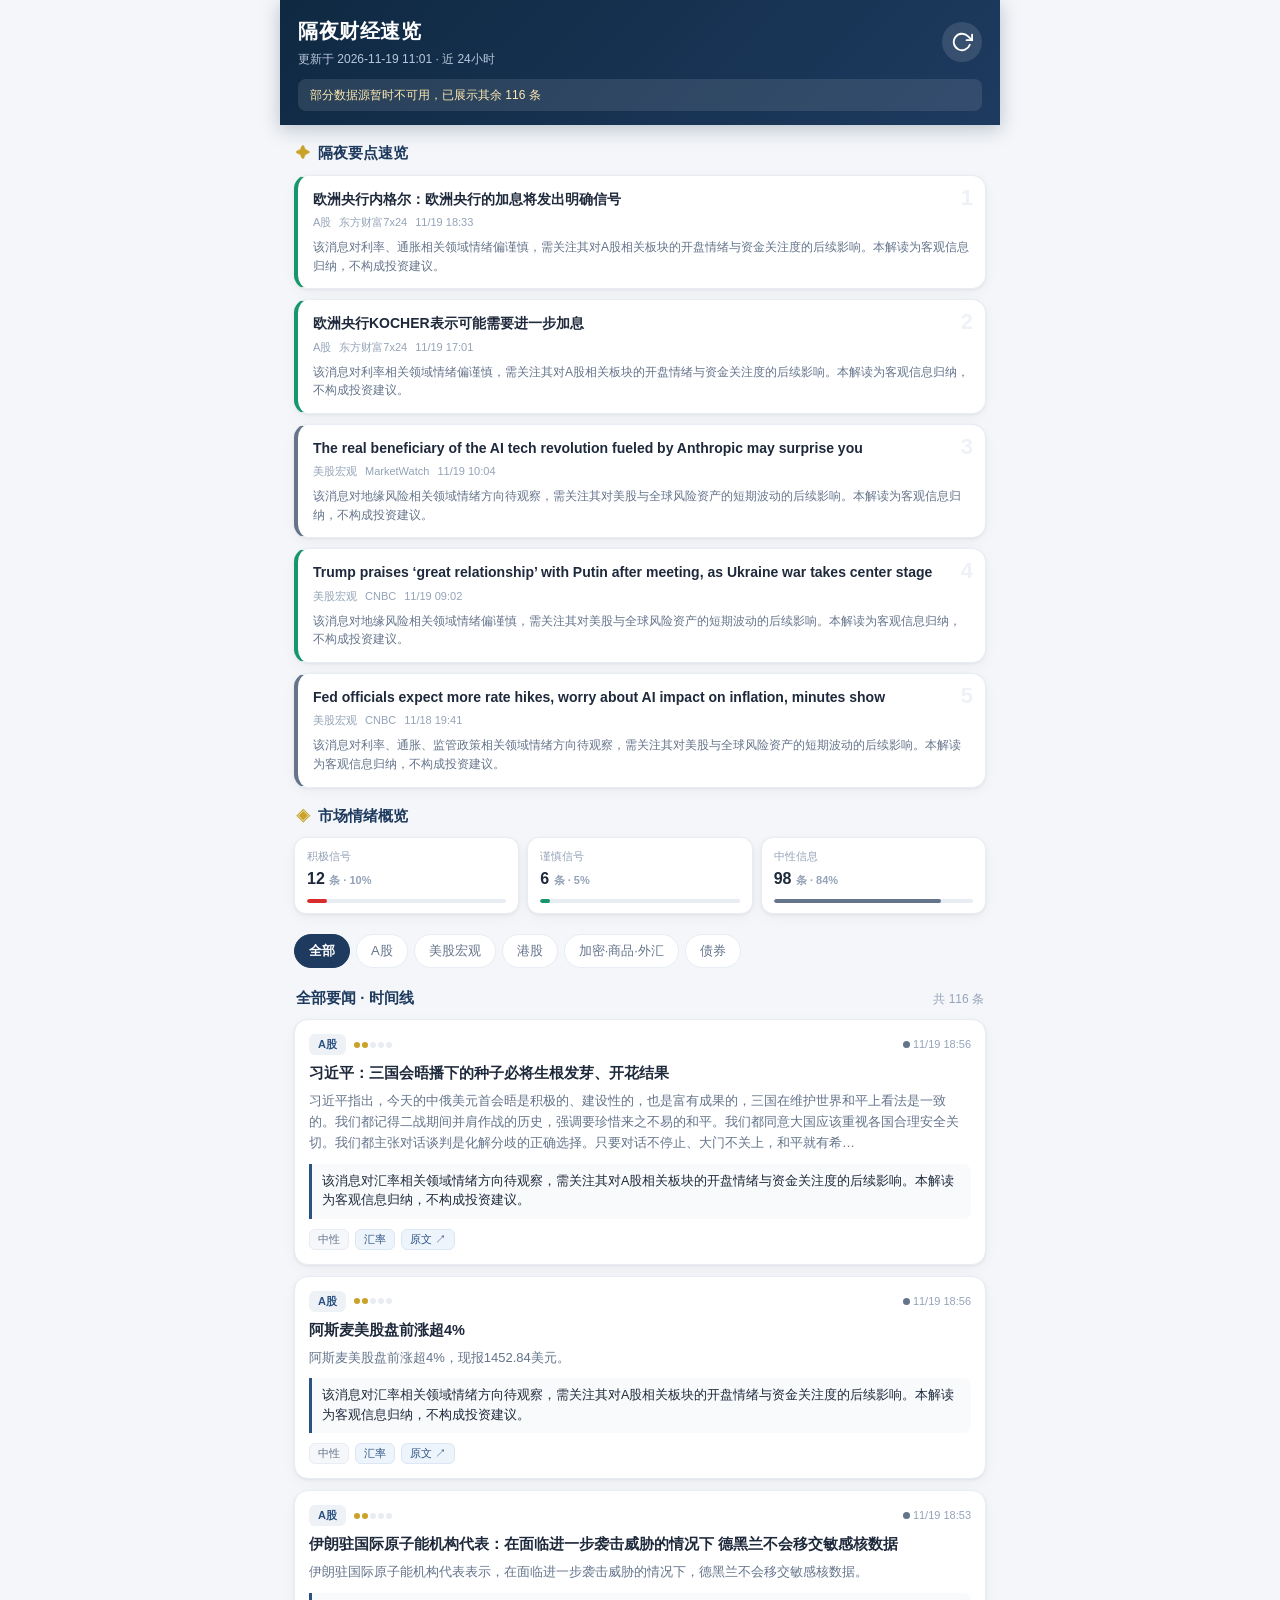
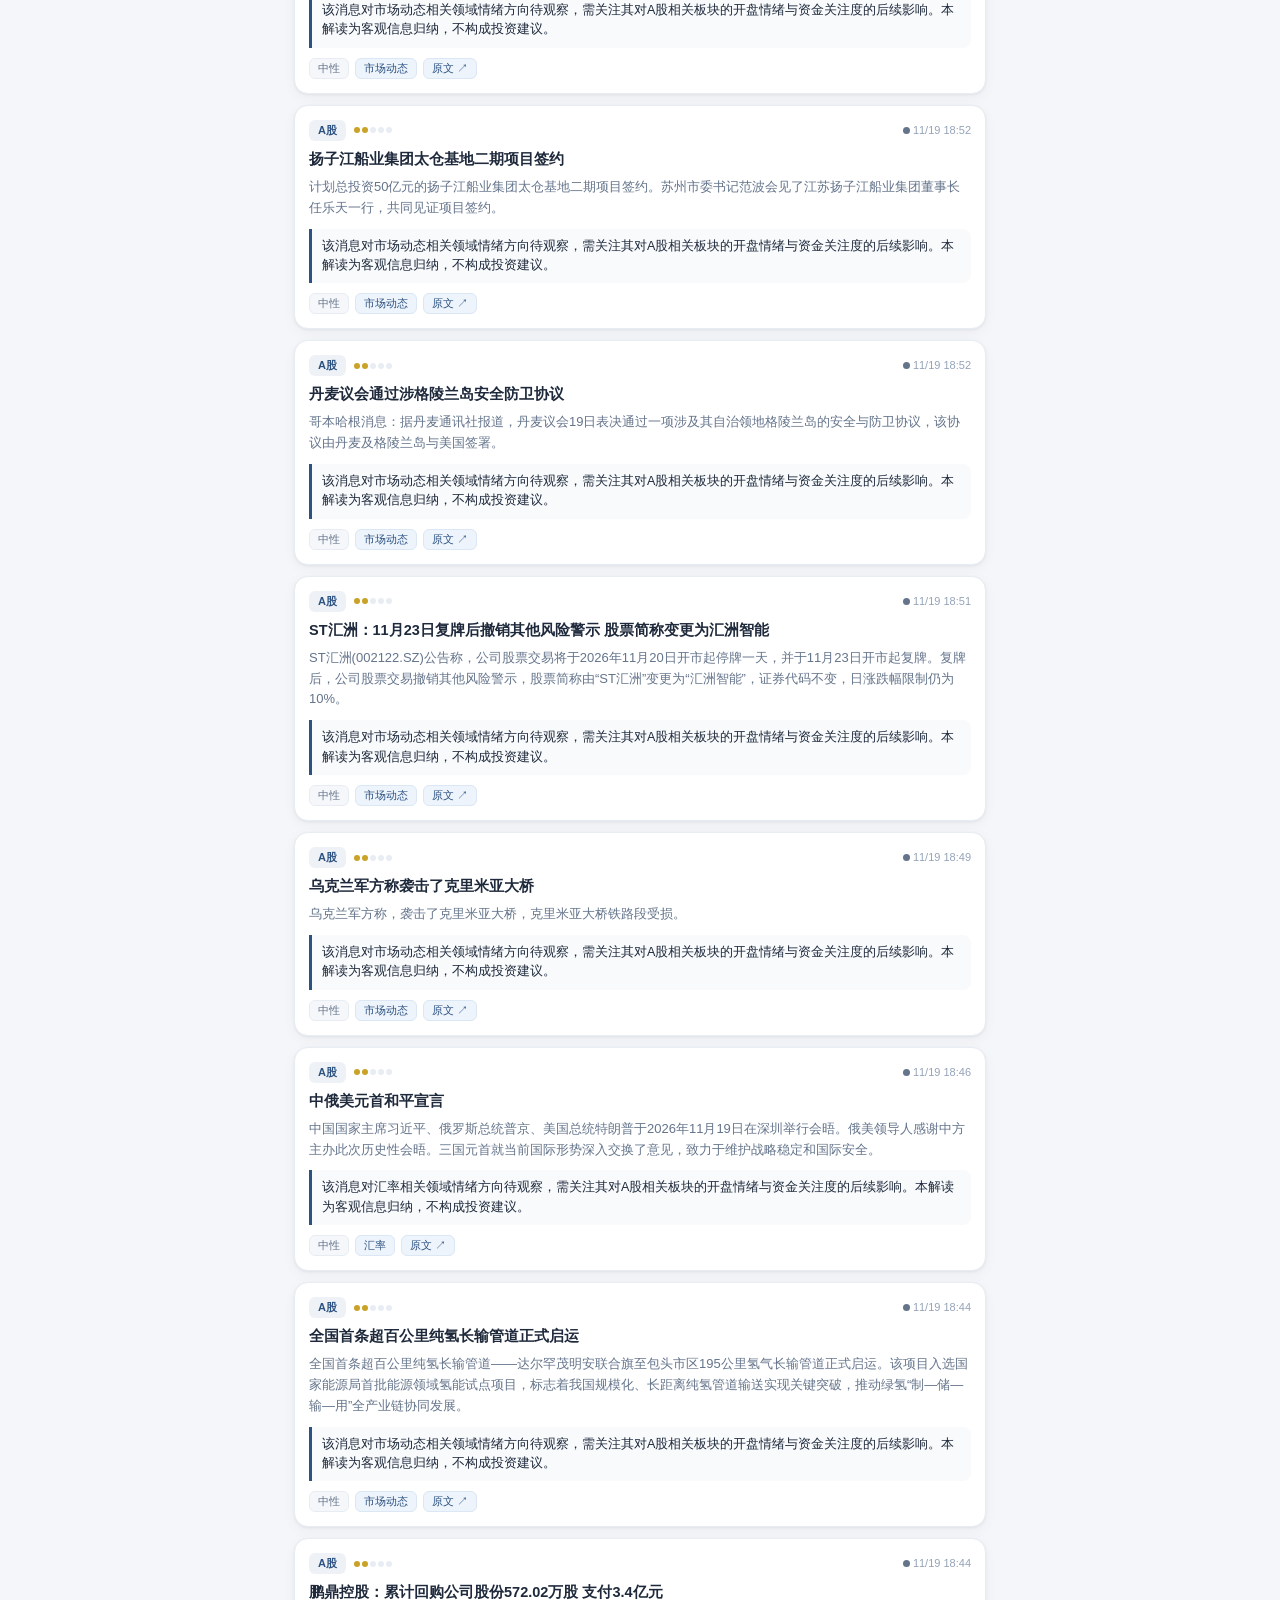
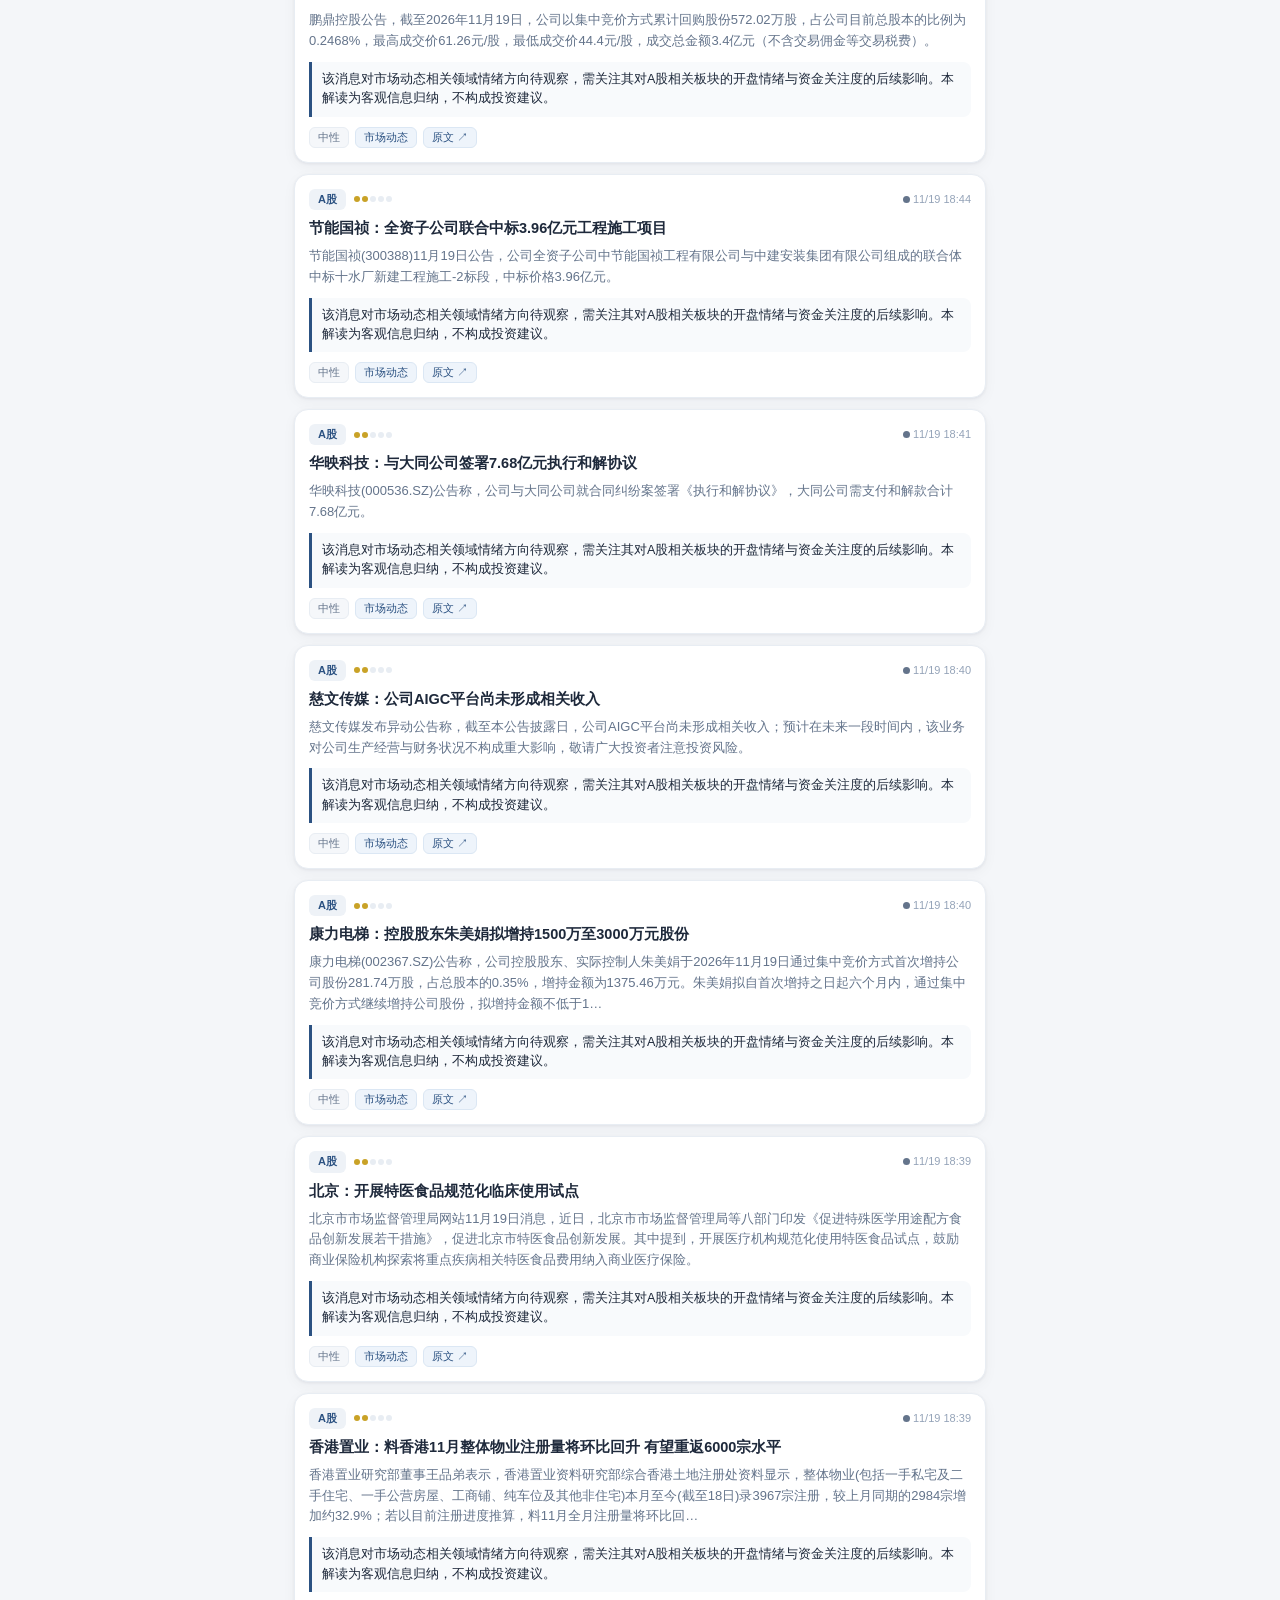
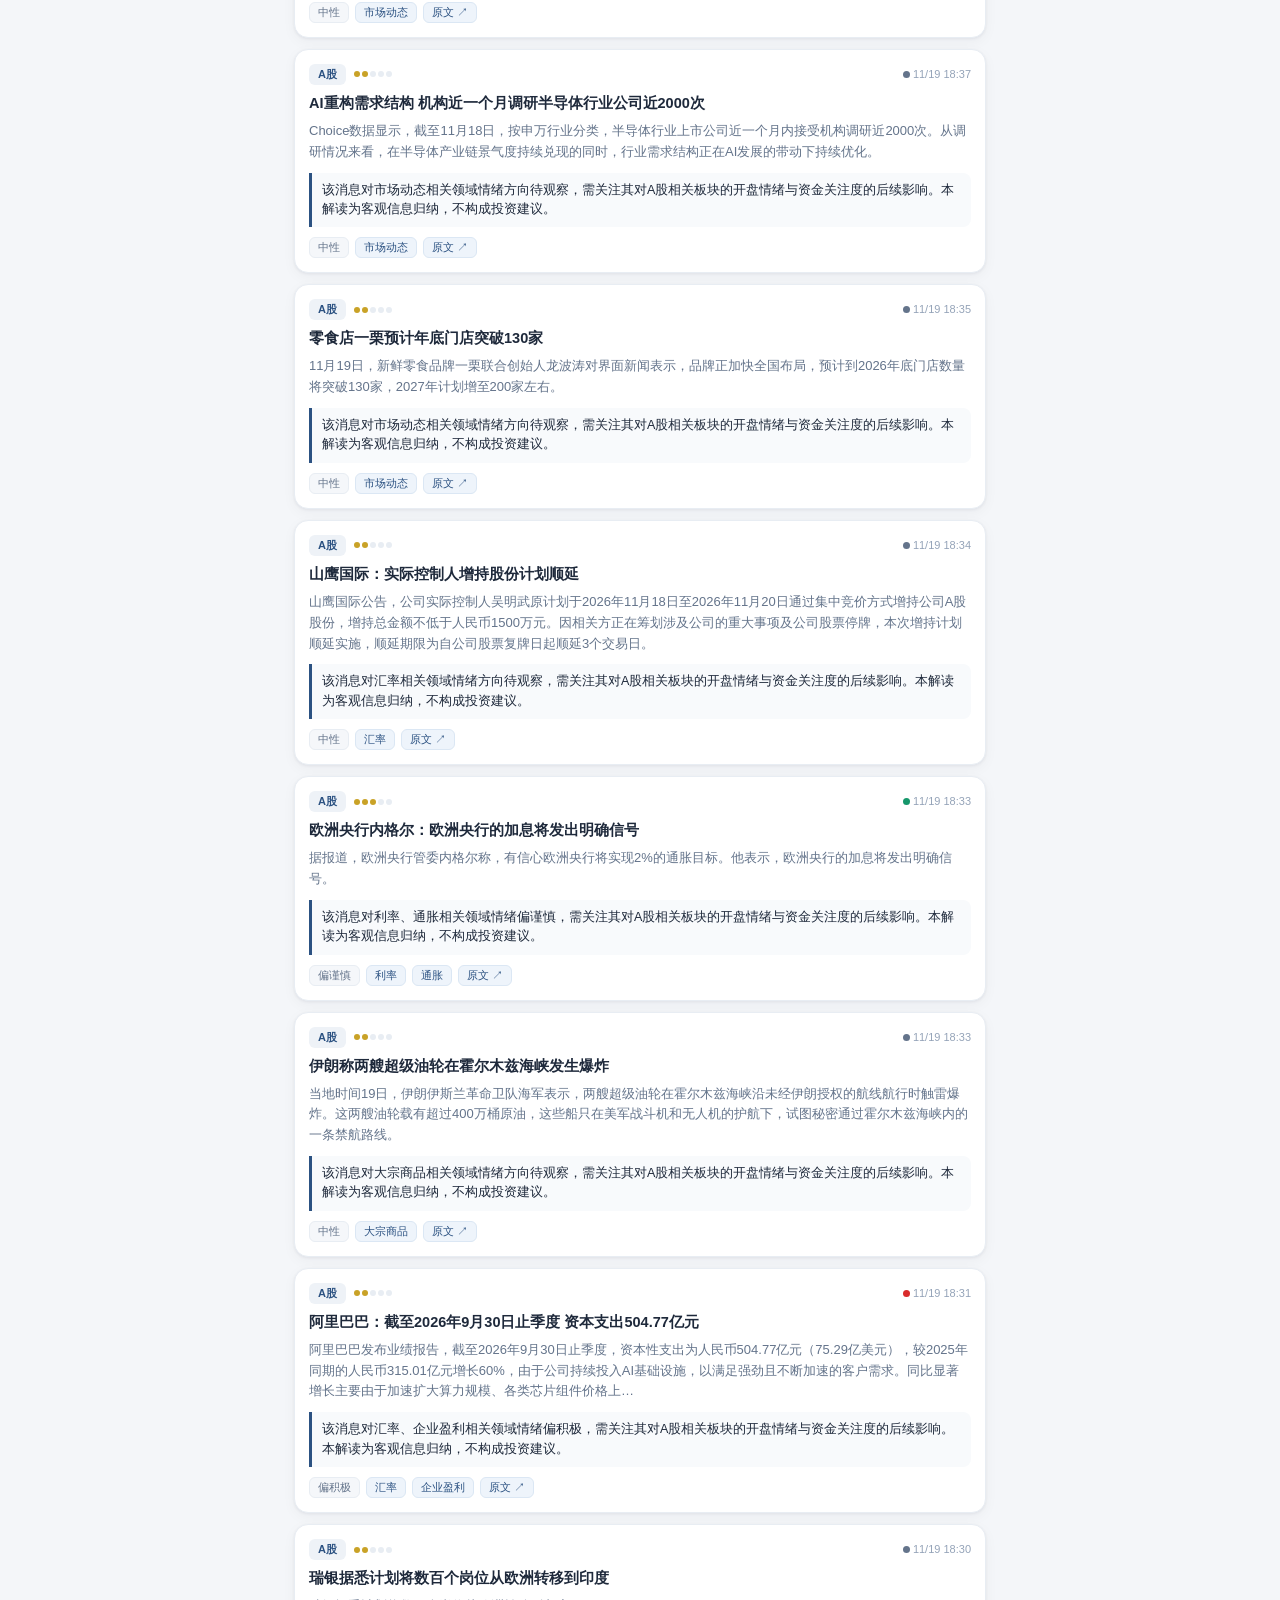
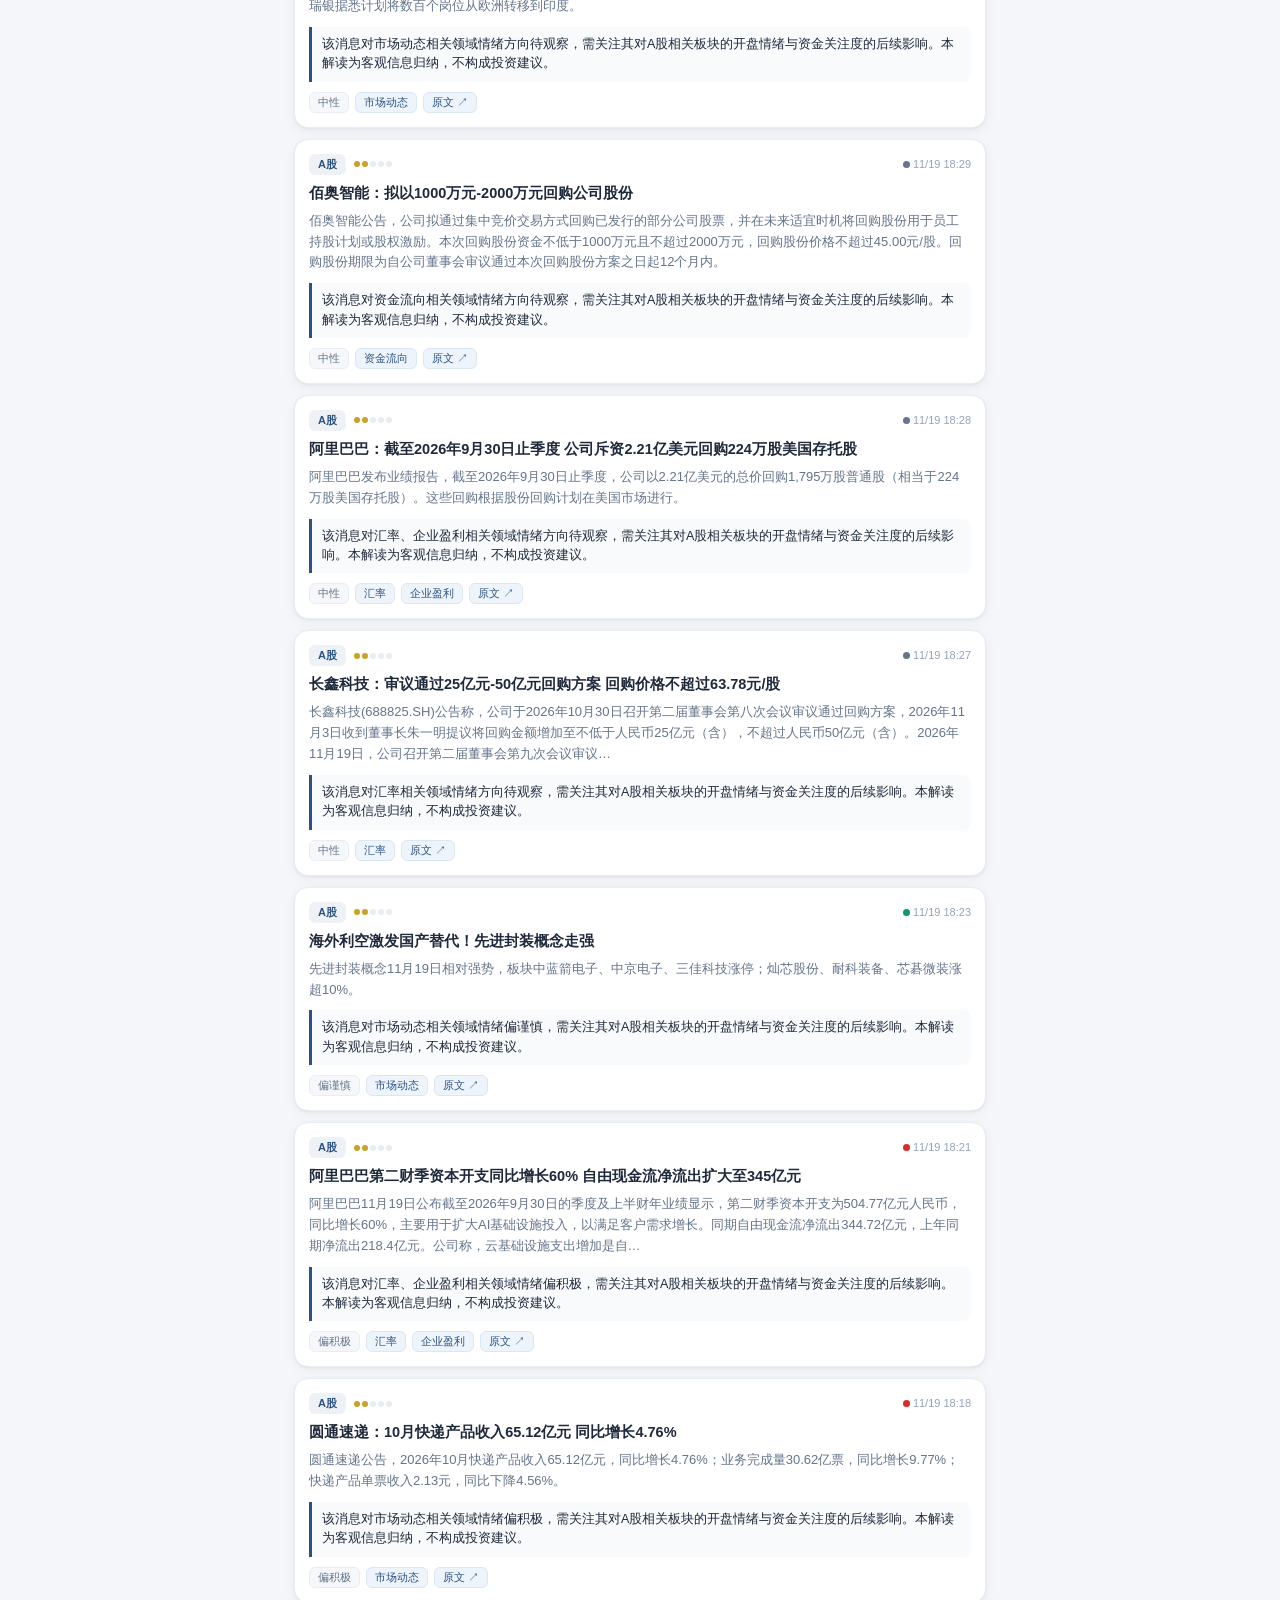
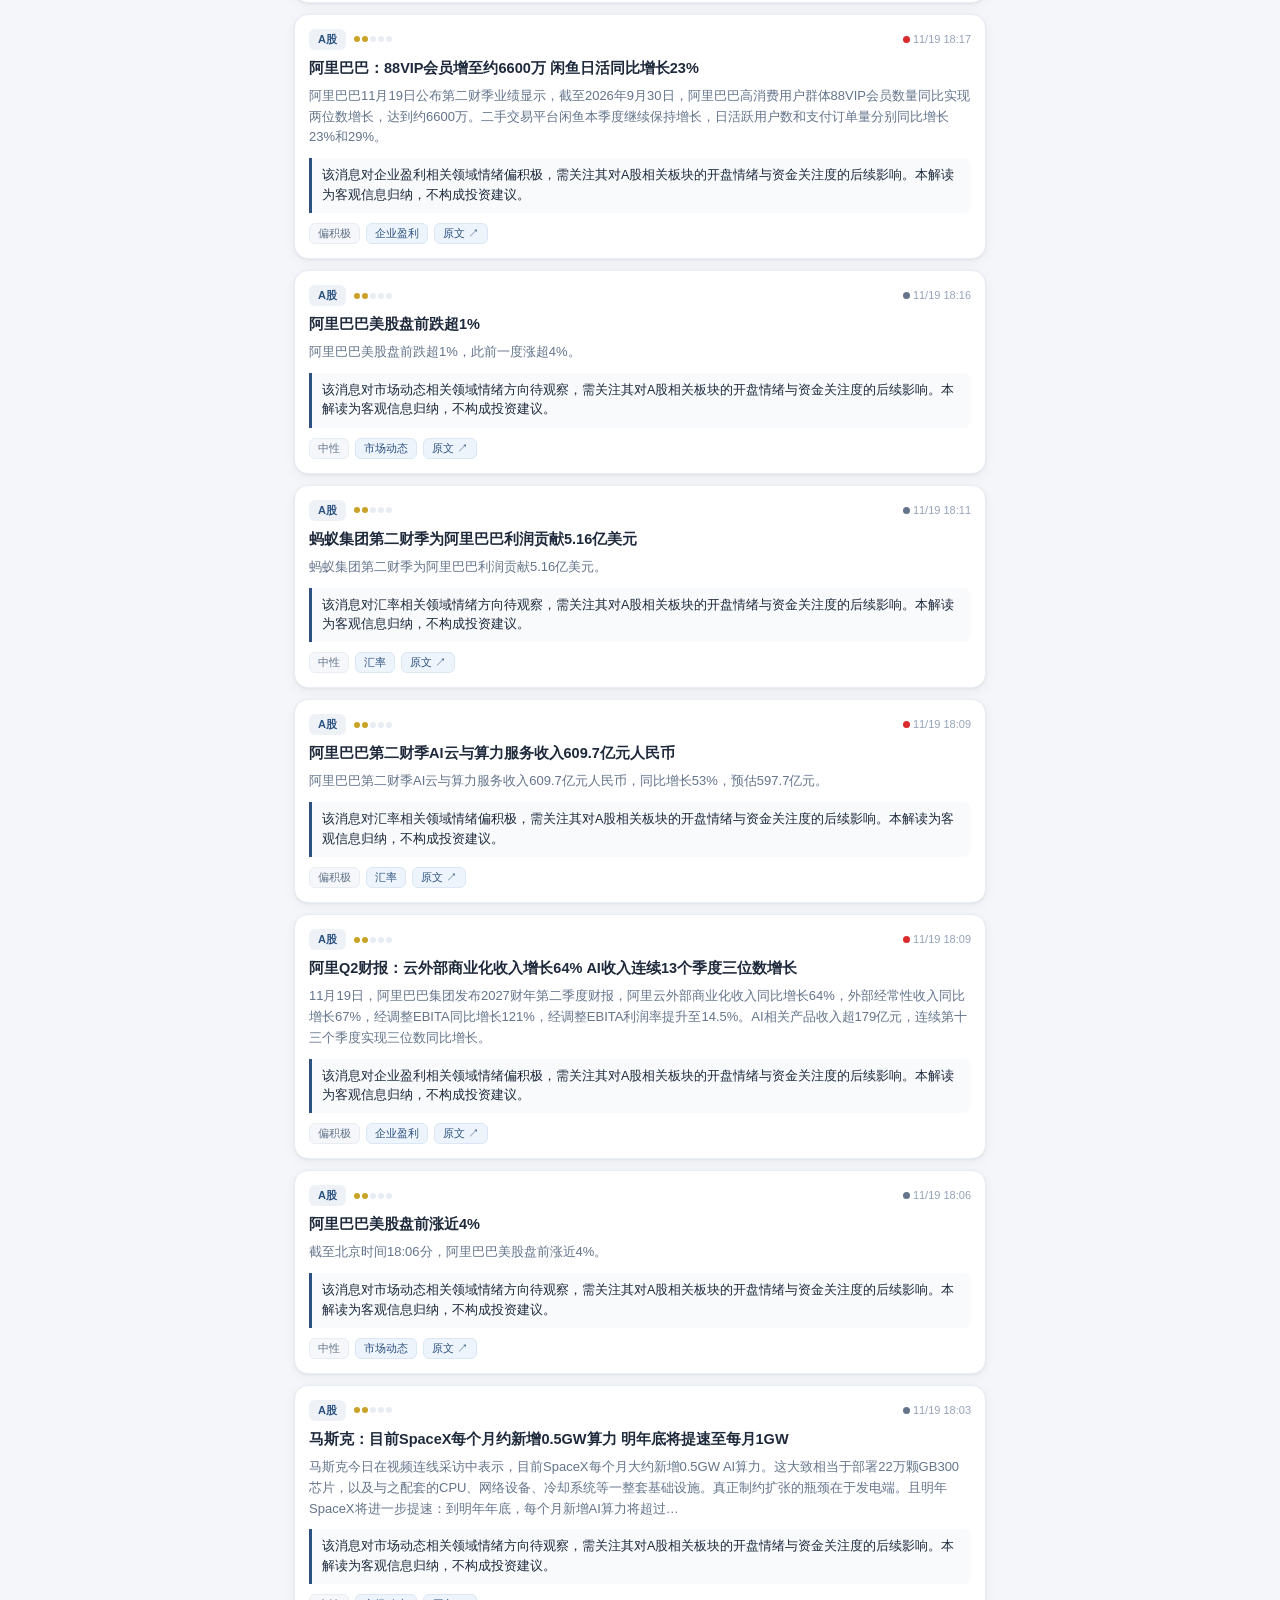
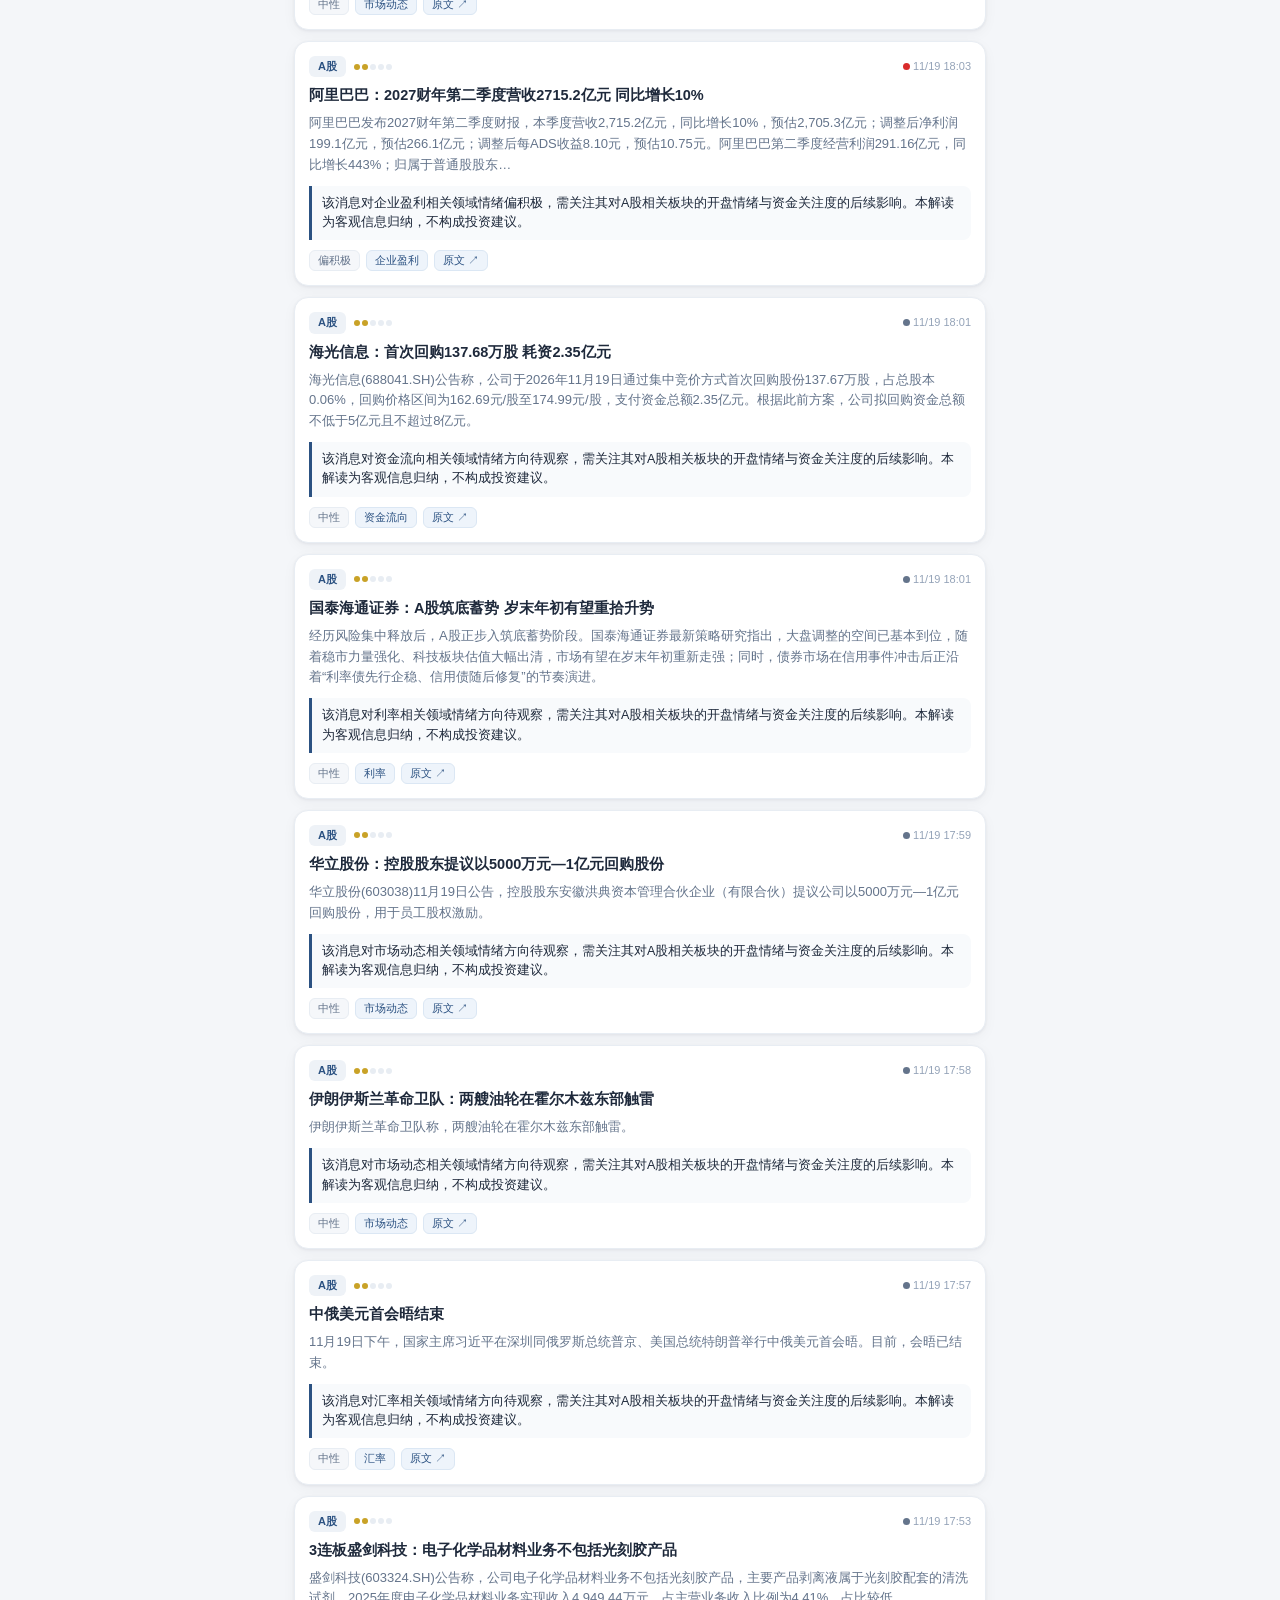
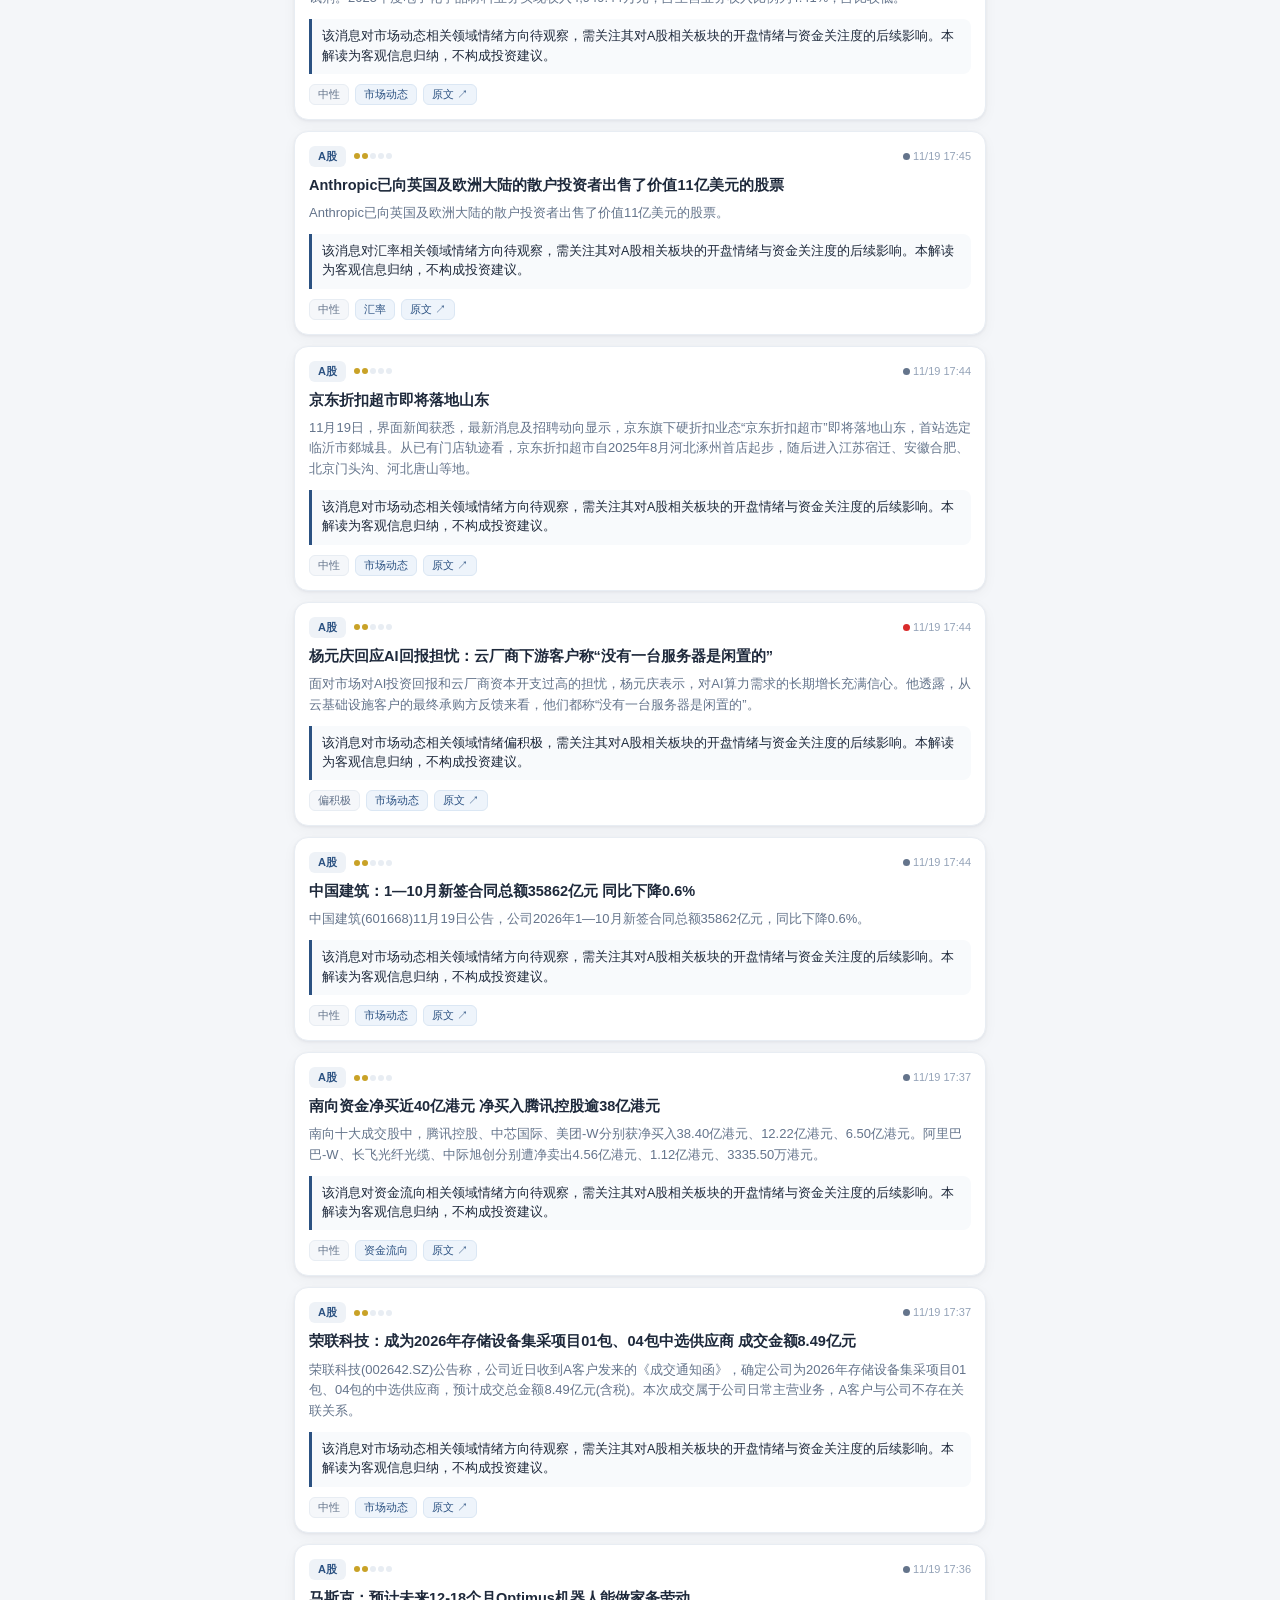
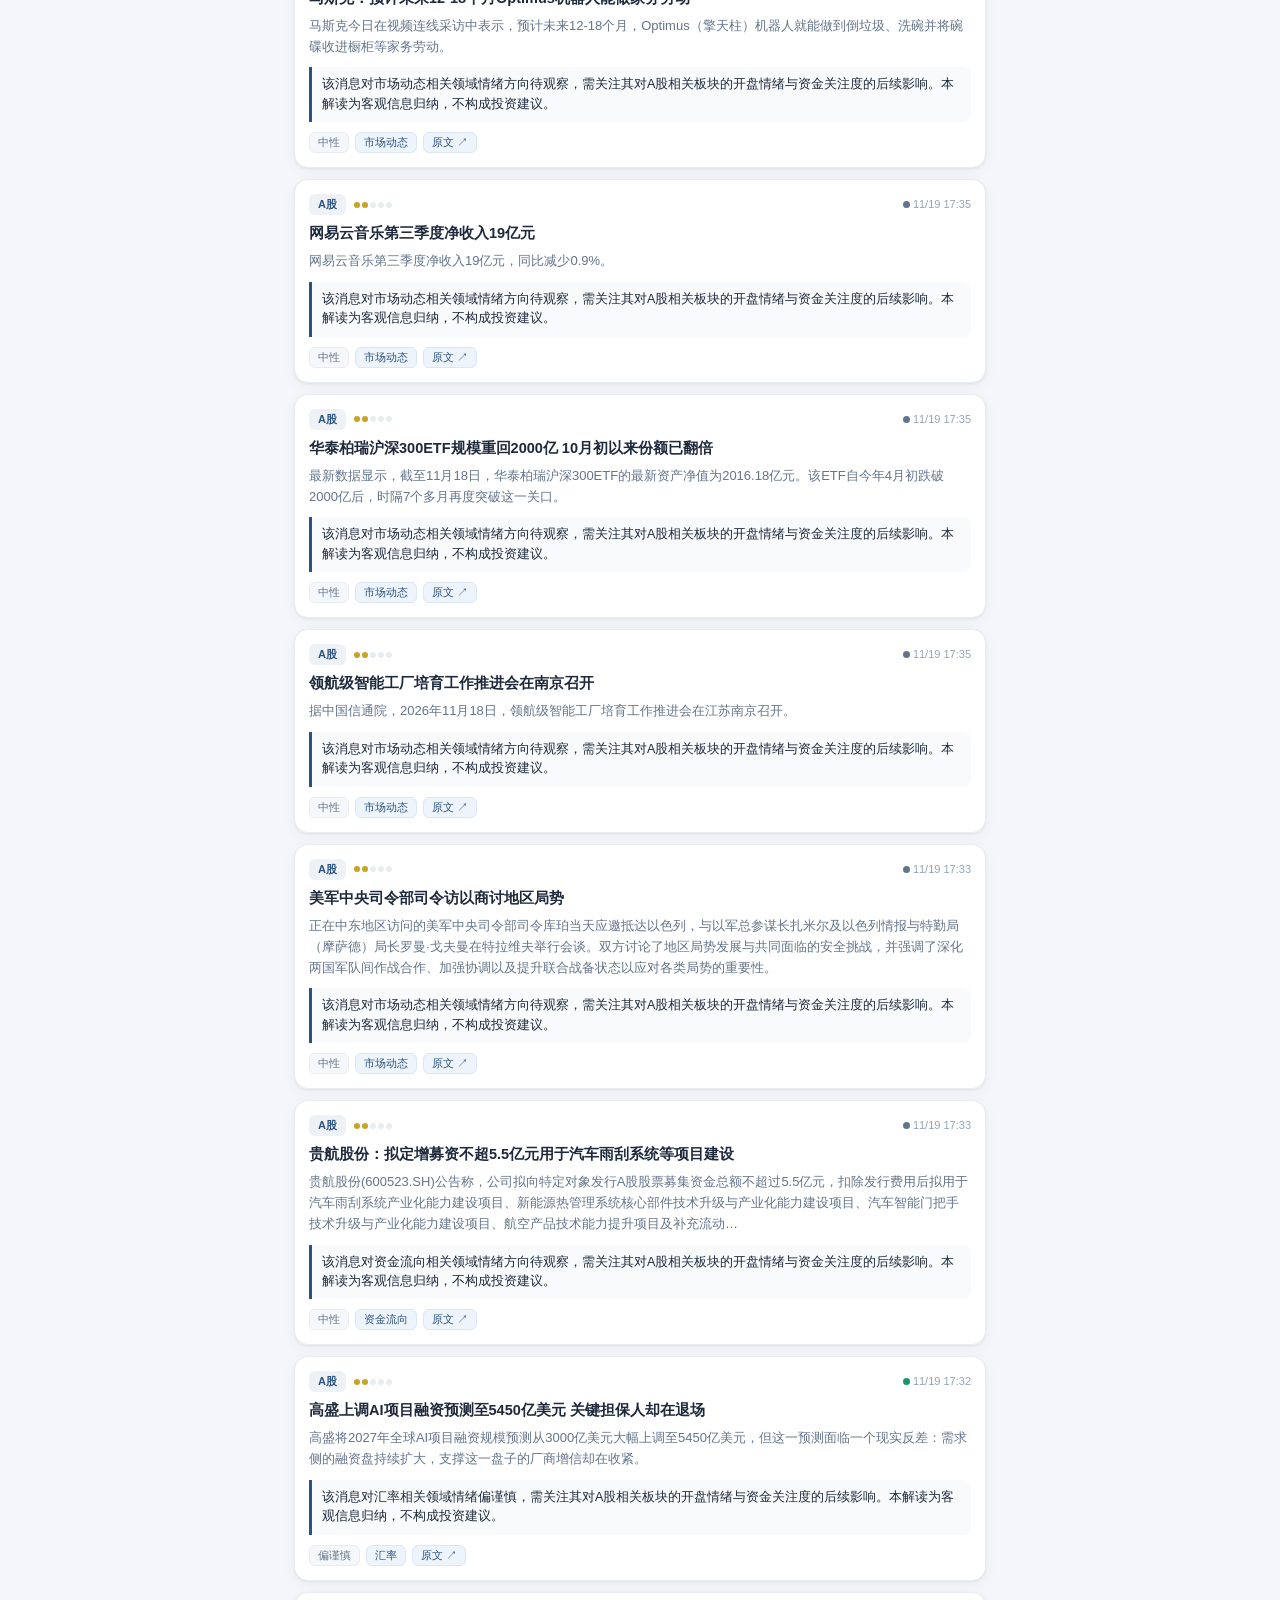
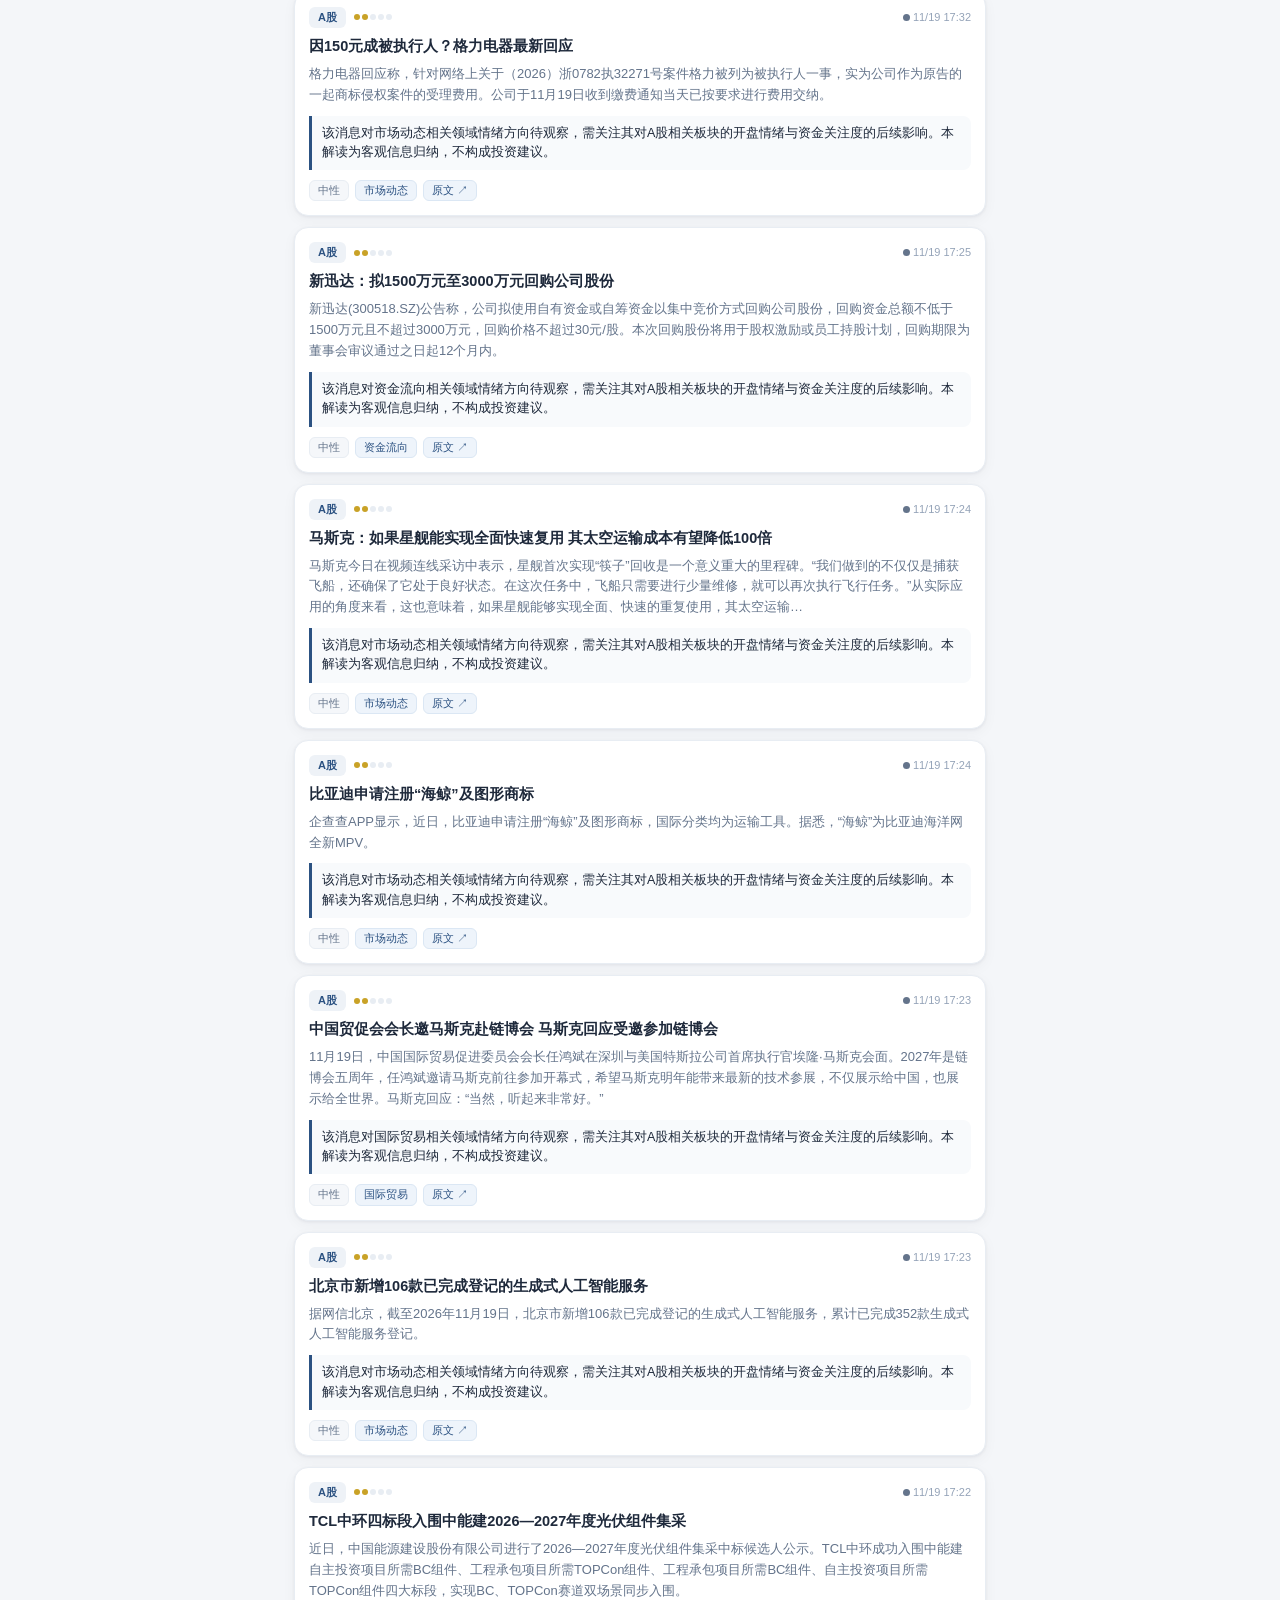
==== docs/index.html @ d335243e "feat: 隔夜财经速览 PWA 初始版本" ====
<!DOCTYPE html>
<html lang="zh-CN">
<head>
  <meta charset="UTF-8">
  <meta name="viewport" content="width=device-width, initial-scale=1.0, viewport-fit=cover">
  <meta name="theme-color" content="#0f172a">
  <meta name="description" content="隔夜财经速览 — 过去24小时全球重点金融新闻，辅助次日交易判断">
  <title>隔夜财经速览</title>
  <link rel="manifest" href="manifest.json">
  <link rel="icon" href="icon.svg" type="image/svg+xml">
  <link rel="apple-touch-icon" href="icon.svg">
  <link rel="stylesheet" href="styles.css">
</head>
<body>
  <header class="app-header">
    <div class="header-main">
      <div>
        <h1 class="app-title">隔夜财经速览</h1>
        <p class="app-subtitle" id="update-time">正在加载...</p>
      </div>
      <button id="refresh-btn" class="icon-btn" aria-label="刷新数据" title="刷新数据">
        <svg viewBox="0 0 24 24" width="22" height="22" fill="none" stroke="currentColor" stroke-width="2" stroke-linecap="round" stroke-linejoin="round">
          <polyline points="23 4 23 10 17 10"></polyline>
          <path d="M20.49 15a9 9 0 1 1-2.12-9.36L23 10"></path>
        </svg>
      </button>
    </div>
    <div id="status-banner" class="status-banner hidden"></div>
  </header>

  <main>
    <!-- 隔夜要点速览 -->
    <section class="section" id="top-section">
      <div class="section-head">
        <h2 class="section-title"><span class="sec-icon">✦</span> 隔夜要点速览</h2>
      </div>
      <div id="top-picks" class="top-picks">
        <div class="skeleton-card"></div>
        <div class="skeleton-card"></div>
        <div class="skeleton-card"></div>
      </div>
    </section>

    <!-- 市场情绪概览 -->
    <section class="section" id="mood-section">
      <div class="section-head">
        <h2 class="section-title"><span class="sec-icon">◈</span> 市场情绪概览</h2>
      </div>
      <div id="mood-bar" class="mood-bar"></div>
    </section>

    <!-- 分区导航 -->
    <nav class="tabs" id="market-tabs" aria-label="市场分区">
      <button class="tab active" data-market="all">全部</button>
      <button class="tab" data-market="A股">A股</button>
      <button class="tab" data-market="美股宏观">美股宏观</button>
      <button class="tab" data-market="港股">港股</button>
      <button class="tab" data-market="加密商品外汇">加密·商品·外汇</button>
      <button class="tab" data-market="债券">债券</button>
    </nav>

    <!-- 新闻列表 -->
    <section class="section" id="feed-section">
      <div class="section-head">
        <h2 class="section-title" id="feed-title">全部要闻 · 时间线</h2>
        <span class="count-badge" id="feed-count"></span>
      </div>
      <div id="feed" class="feed"></div>
    </section>

    <!-- 免责声明 -->
    <footer class="disclaimer">
      <strong>免责声明</strong>
      <p>本应用仅汇总公开新闻并提供客观影响分析，不构成任何投资建议或要约。数据来自第三方，可能存在延迟或误差；市场有风险，决策请自主判断并核对原文。</p>
      <p class="foot-note">数据来源：东方财富、Google News、CNBC、MarketWatch、Yahoo Finance、美联储等公开渠道</p>
    </footer>
  </main>

  <!-- 下拉刷新指示 -->
  <div id="pull-indicator" class="pull-indicator">下拉刷新</div>

  <script src="app.js"></script>
</body>
</html>
---- docs/styles.css ----
:root {
  --bg: #f4f6f9;
  --surface: #ffffff;
  --surface-2: #f8fafc;
  --text: #1e293b;
  --text-2: #64748b;
  --text-3: #94a3b8;
  --border: #e8edf3;
  --primary: #1e3a5f;
  --primary-light: #2c5282;
  --accent: #c9a227;
  --up: #d92b2b;      /* 涨/积极 = 红（中国习惯） */
  --down: #16976b;    /* 跌/消极 = 绿 */
  --neutral: #64748b;
  --shadow: 0 1px 3px rgba(15, 23, 42, .06), 0 4px 14px rgba(15, 23, 42, .04);
  --radius: 14px;
}

* { box-sizing: border-box; -webkit-tap-highlight-color: transparent; }

html, body {
  margin: 0;
  padding: 0;
  background: var(--bg);
  color: var(--text);
  font-family: -apple-system, BlinkMacSystemFont, "PingFang SC", "Microsoft YaHei", "Segoe UI", Roboto, sans-serif;
  line-height: 1.55;
  -webkit-font-smoothing: antialiased;
}

body {
  padding-top: env(safe-area-inset-top);
  padding-bottom: calc(64px + env(safe-area-inset-bottom));
  max-width: 720px;
  margin: 0 auto;
}

/* ---------- Header ---------- */
.app-header {
  position: sticky;
  top: 0;
  z-index: 20;
  background: linear-gradient(135deg, #0f2942 0%, #1e3a5f 100%);
  color: #fff;
  padding: calc(16px + env(safe-area-inset-top)) 18px 14px;
  box-shadow: 0 4px 18px rgba(15, 41, 66, .25);
}
.header-main { display: flex; align-items: center; justify-content: space-between; }
.app-title { margin: 0; font-size: 20px; font-weight: 700; letter-spacing: .5px; }
.app-subtitle { margin: 3px 0 0; font-size: 12px; color: #b9c9dc; }
.icon-btn {
  background: rgba(255,255,255,.12);
  border: none;
  color: #fff;
  width: 40px; height: 40px;
  border-radius: 50%;
  display: flex; align-items: center; justify-content: center;
  cursor: pointer;
  transition: background .2s, transform .3s;
}
.icon-btn:active { background: rgba(255,255,255,.24); }
.icon-btn.spinning svg { animation: spin .8s linear infinite; }
@keyframes spin { to { transform: rotate(360deg); } }

.status-banner {
  margin-top: 10px;
  padding: 7px 12px;
  border-radius: 8px;
  font-size: 12px;
  background: rgba(255,255,255,.1);
  color: #ffe9b0;
}
.status-banner.error { background: rgba(217,43,43,.25); color: #ffd7d7; }
.hidden { display: none !important; }

/* ---------- Section ---------- */
.section { margin: 16px 14px; }
.section-head {
  display: flex; align-items: baseline; justify-content: space-between;
  margin-bottom: 10px; padding: 0 2px;
}
.section-title { margin: 0; font-size: 15px; font-weight: 700; color: var(--primary); }
.sec-icon { color: var(--accent); margin-right: 4px; font-size: 14px; }
.count-badge { font-size: 12px; color: var(--text-3); }

/* ---------- Top picks ---------- */
.top-picks { display: flex; flex-direction: column; gap: 10px; }
.top-card {
  position: relative;
  background: var(--surface);
  border: 1px solid var(--border);
  border-left: 4px solid var(--up);
  border-radius: var(--radius);
  padding: 13px 14px 13px 15px;
  box-shadow: var(--shadow);
  text-decoration: none;
  color: inherit;
  display: block;
  transition: transform .15s, box-shadow .15s;
}
.top-card:active { transform: scale(.99); }
.top-card .rank {
  position: absolute; top: 11px; right: 12px;
  font-size: 22px; font-weight: 800; color: #eef2f7; line-height: 1;
}
.top-card .tc-title { font-size: 14px; font-weight: 700; margin: 0 26px 5px 0; line-height: 1.45; }
.top-card .tc-meta { font-size: 11px; color: var(--text-3); display: flex; gap: 8px; flex-wrap: wrap; }
.top-card .tc-view { font-size: 12px; color: var(--text-2); margin: 7px 0 0; }
.top-card.negative { border-left-color: var(--down); }
.top-card.neutral { border-left-color: var(--neutral); }

/* ---------- Mood bar ---------- */
.mood-bar {
  display: flex; gap: 8px; flex-wrap: wrap;
}
.mood-item {
  flex: 1 1 100px;
  background: var(--surface);
  border: 1px solid var(--border);
  border-radius: 12px;
  padding: 10px 12px;
  box-shadow: var(--shadow);
}
.mood-item .mi-label { font-size: 11px; color: var(--text-3); }
.mood-item .mi-value { font-size: 16px; font-weight: 700; margin-top: 2px; }
.mood-item .mi-bar { height: 4px; border-radius: 4px; background: var(--border); margin-top: 7px; overflow: hidden; }
.mood-item .mi-bar span { display: block; height: 100%; border-radius: 4px; }

/* ---------- Tabs ---------- */
.tabs {
  display: flex; gap: 6px; overflow-x: auto;
  padding: 4px 14px 2px;
  position: sticky; top: 0; z-index: 10;
  background: var(--bg);
  scrollbar-width: none;
}
.tabs::-webkit-scrollbar { display: none; }
.tab {
  flex: 0 0 auto;
  border: 1px solid var(--border);
  background: var(--surface);
  color: var(--text-2);
  padding: 7px 14px;
  border-radius: 20px;
  font-size: 13px;
  cursor: pointer;
  white-space: nowrap;
  transition: all .15s;
}
.tab.active { background: var(--primary); color: #fff; border-color: var(--primary); font-weight: 600; }

/* ---------- Feed ---------- */
.feed { display: flex; flex-direction: column; gap: 11px; }
.card {
  background: var(--surface);
  border: 1px solid var(--border);
  border-radius: var(--radius);
  padding: 14px;
  box-shadow: var(--shadow);
}
.card-head { display: flex; align-items: center; gap: 8px; margin-bottom: 8px; }
.market-chip {
  font-size: 11px; font-weight: 600;
  padding: 2px 9px; border-radius: 6px;
  background: #eef2f7; color: var(--primary-light);
}
.importance { display: flex; gap: 2px; }
.importance i { width: 6px; height: 6px; border-radius: 50%; background: var(--border); }
.importance i.on { background: var(--accent); }
.card-time { margin-left: auto; font-size: 11px; color: var(--text-3); }
.card-title { margin: 0 0 7px; font-size: 14.5px; font-weight: 700; line-height: 1.45; }
.card-title a { color: var(--text); text-decoration: none; }
.card-title a:active { color: var(--primary-light); }
.card-summary { margin: 0; font-size: 13px; color: var(--text-2); line-height: 1.6; }
.card-view {
  margin: 10px 0 0;
  font-size: 12.5px;
  color: var(--text);
  background: var(--surface-2);
  border-left: 3px solid var(--primary-light);
  border-radius: 0 8px 8px 0;
  padding: 8px 10px;
}
.tags { display: flex; gap: 6px; flex-wrap: wrap; margin-top: 10px; }
.tag {
  font-size: 11px; color: var(--primary-light);
  background: #eef4fb; border: 1px solid #dbe7f4;
  padding: 1px 8px; border-radius: 6px;
}
.sentiment-dot { width: 7px; height: 7px; border-radius: 50%; display: inline-block; }
.sentiment-dot.positive { background: var(--up); }
.sentiment-dot.negative { background: var(--down); }
.sentiment-dot.neutral { background: var(--neutral); }

.skeleton-card {
  height: 92px; border-radius: var(--radius);
  background: linear-gradient(90deg, #eef1f5 25%, #f7f9fb 50%, #eef1f5 75%);
  background-size: 200% 100%;
  animation: shimmer 1.3s infinite;
}
@keyframes shimmer { to { background-position: -200% 0; } }

.empty-state { text-align: center; padding: 40px 20px; color: var(--text-3); font-size: 13px; }

/* ---------- Disclaimer ---------- */
.disclaimer {
  margin: 22px 14px 10px; padding: 16px;
  background: #eef1f5; border-radius: 12px;
  font-size: 11.5px; color: var(--text-2); line-height: 1.6;
}
.disclaimer strong { color: var(--text); font-size: 12px; }
.disclaimer p { margin: 6px 0 0; }
.foot-note { color: var(--text-3) !important; font-size: 10.5px !important; }

/* ---------- Pull indicator ---------- */
.pull-indicator {
  position: fixed; top: -50px; left: 0; right: 0;
  text-align: center; font-size: 12px; color: #fff;
  background: var(--primary); padding: 10px;
  transition: top .2s; z-index: 30;
}
.pull-indicator.show { top: 0; }

@media (max-width: 380px) {
  .app-title { font-size: 18px; }
  .card-title { font-size: 13.5px; }
}
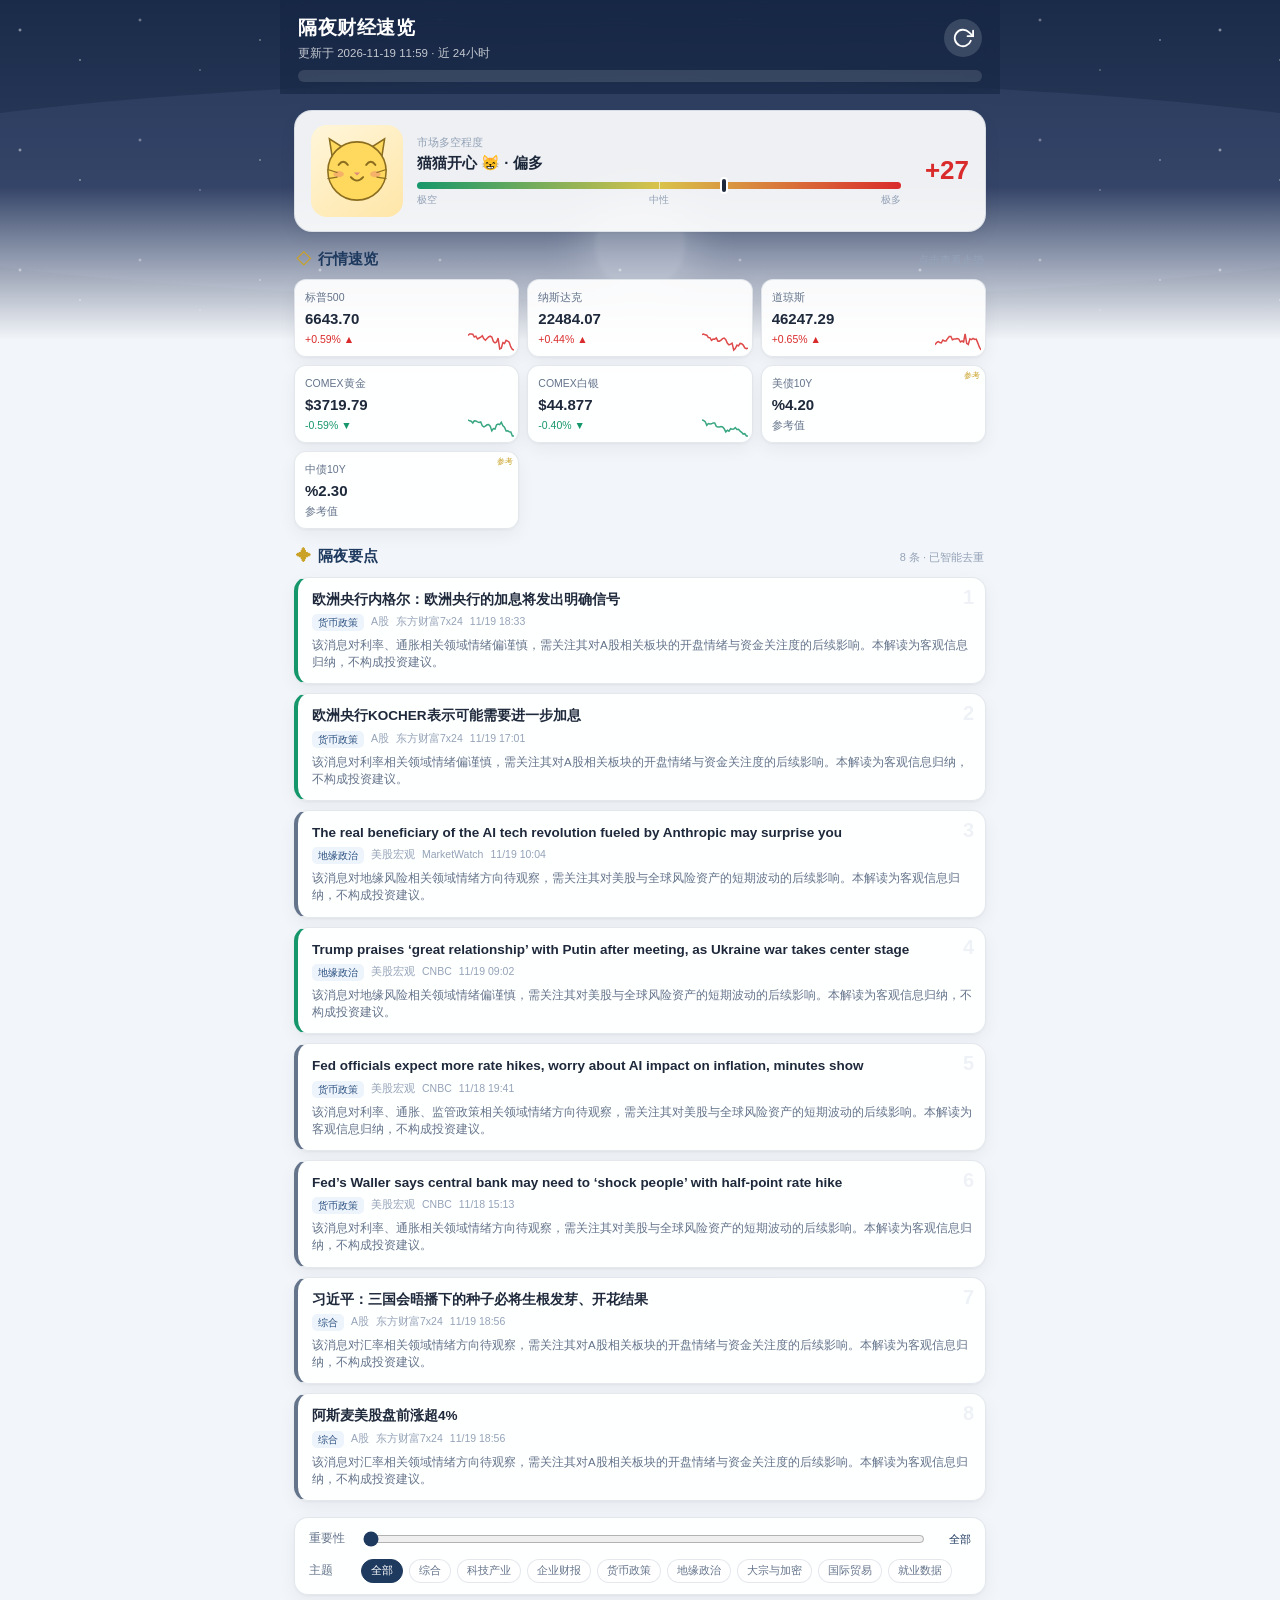
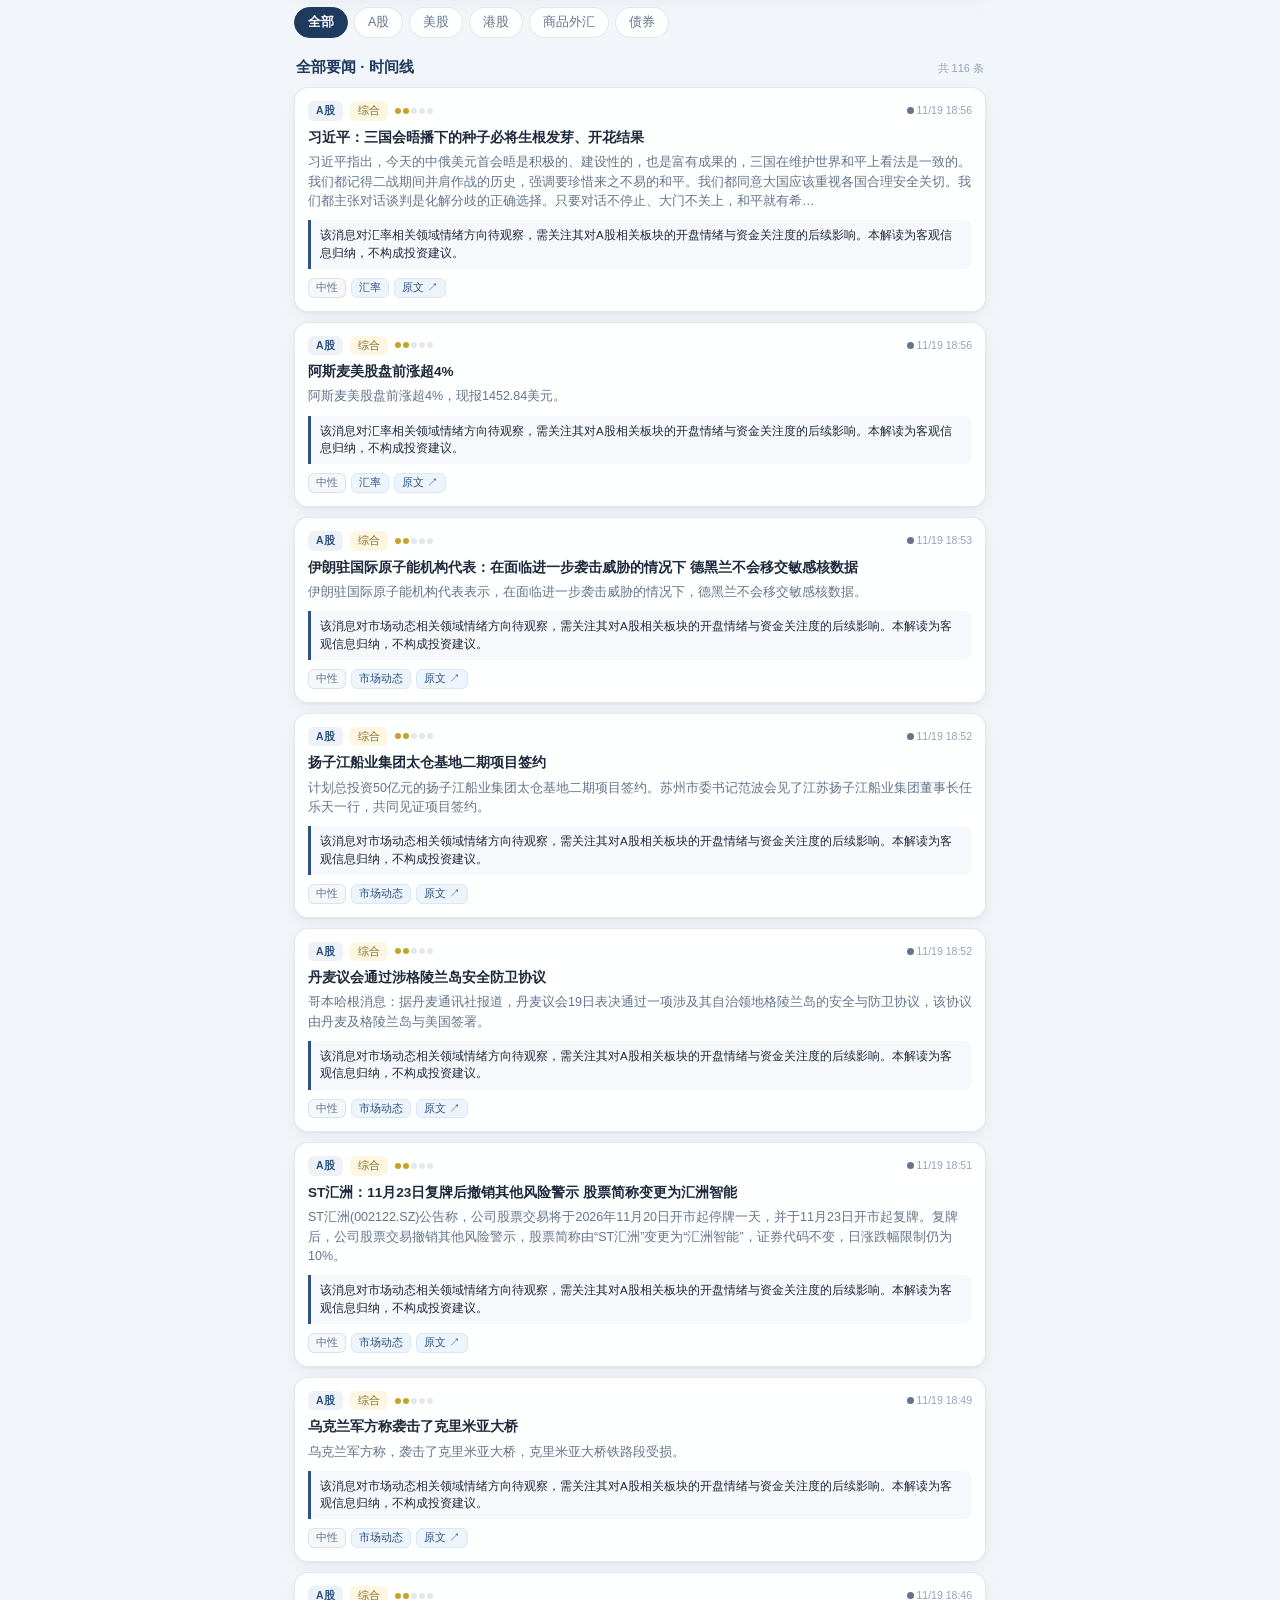
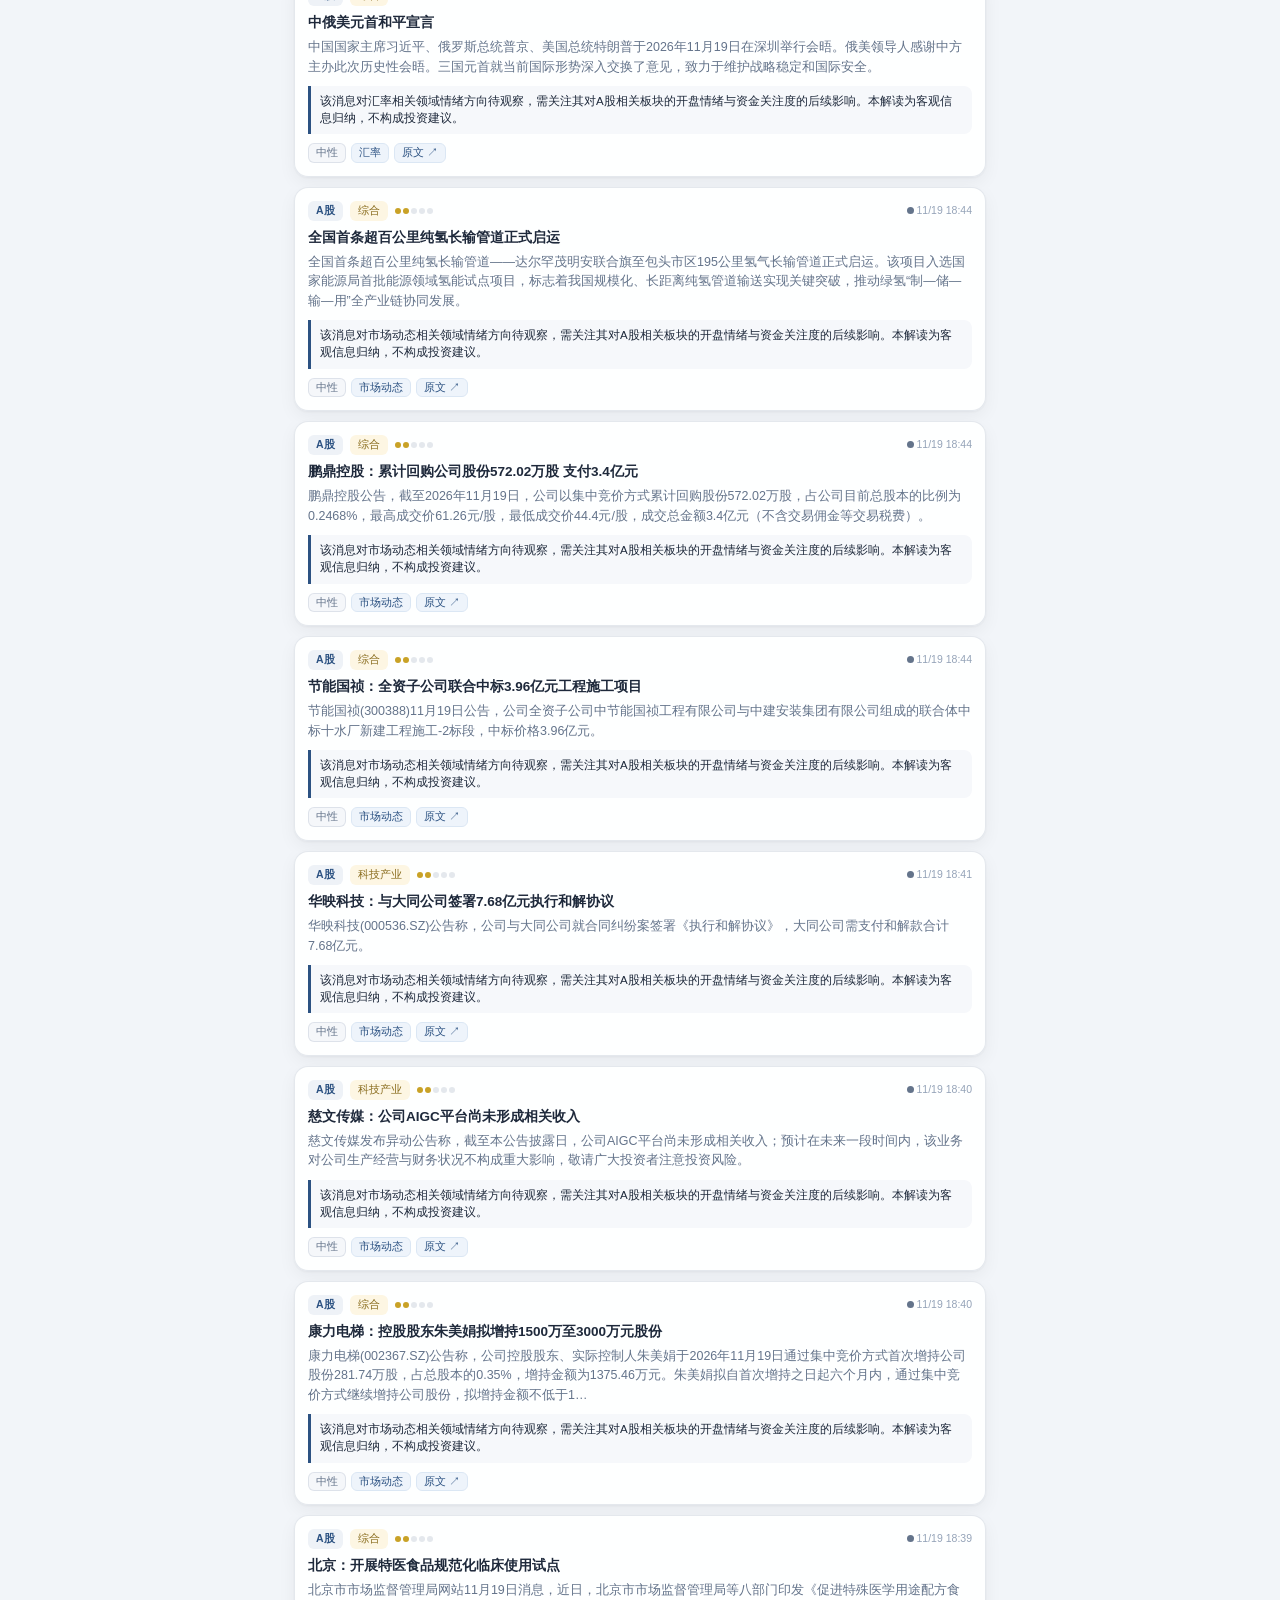
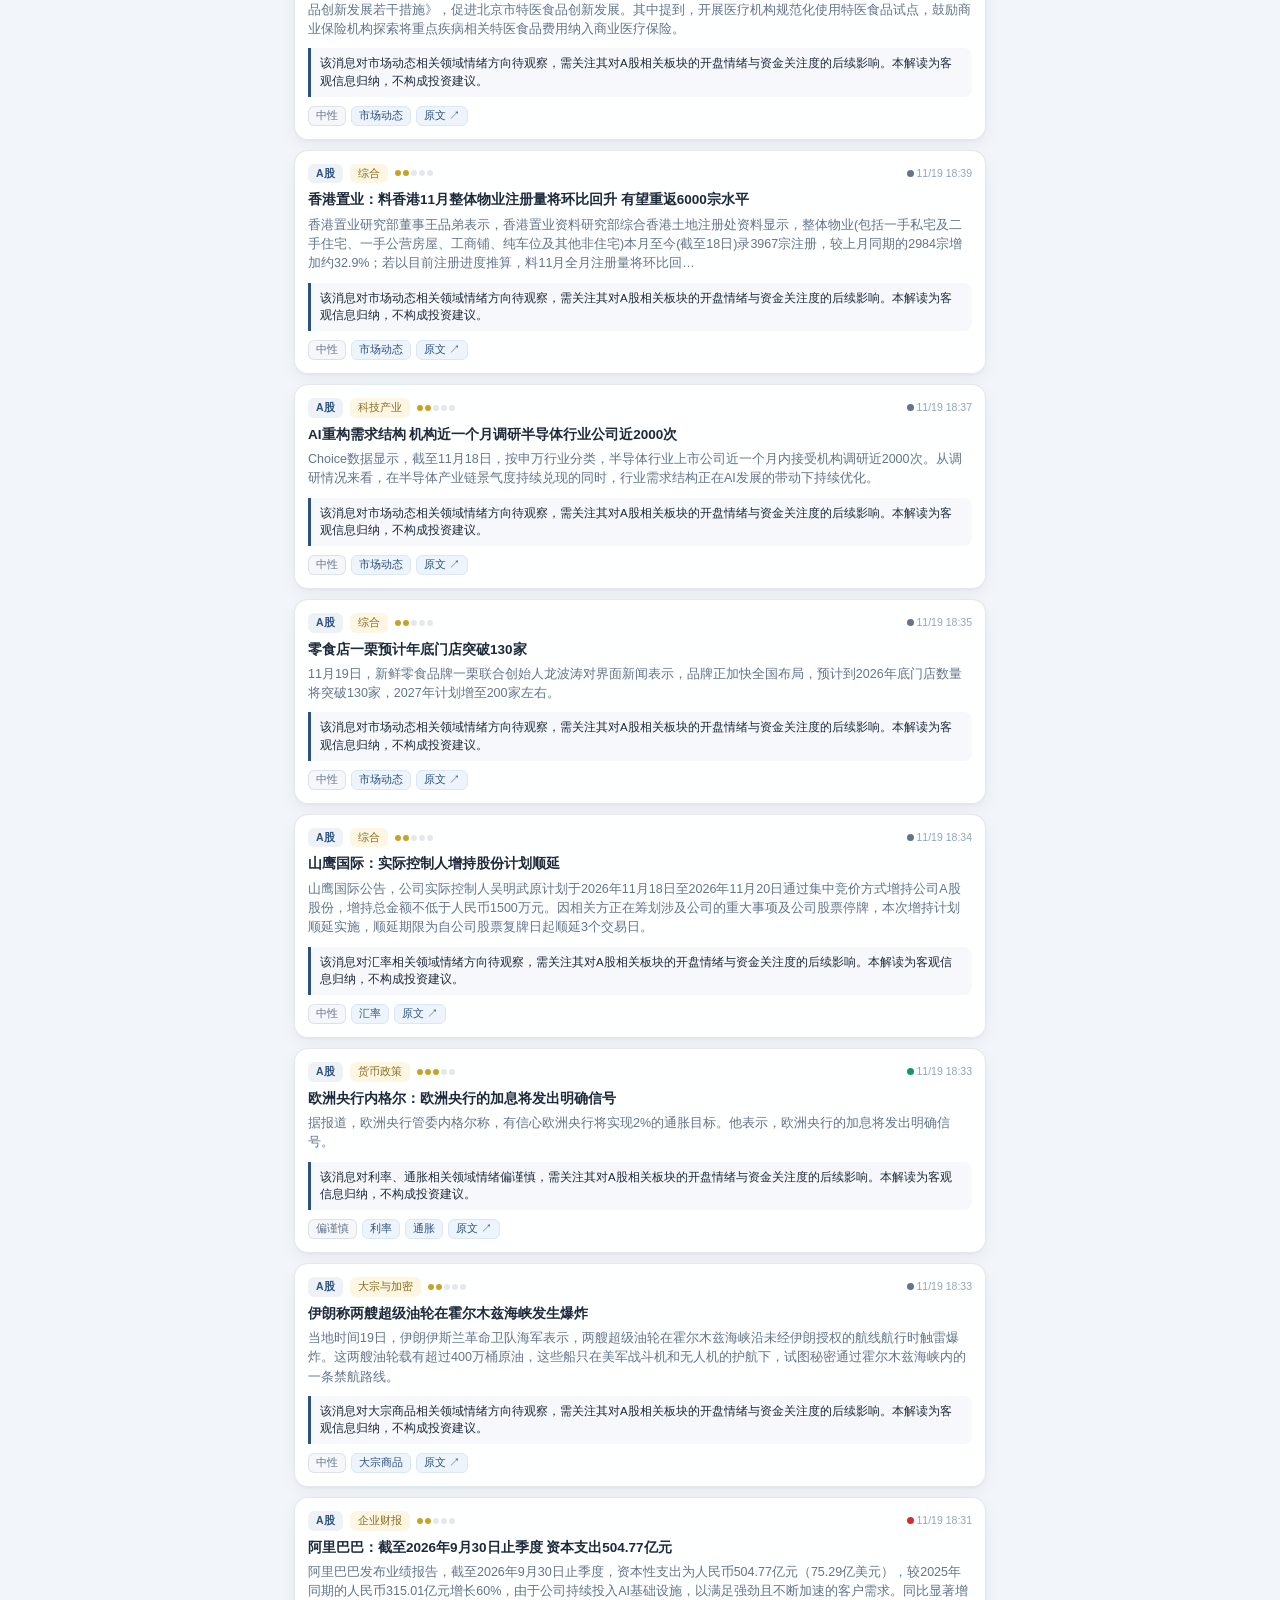
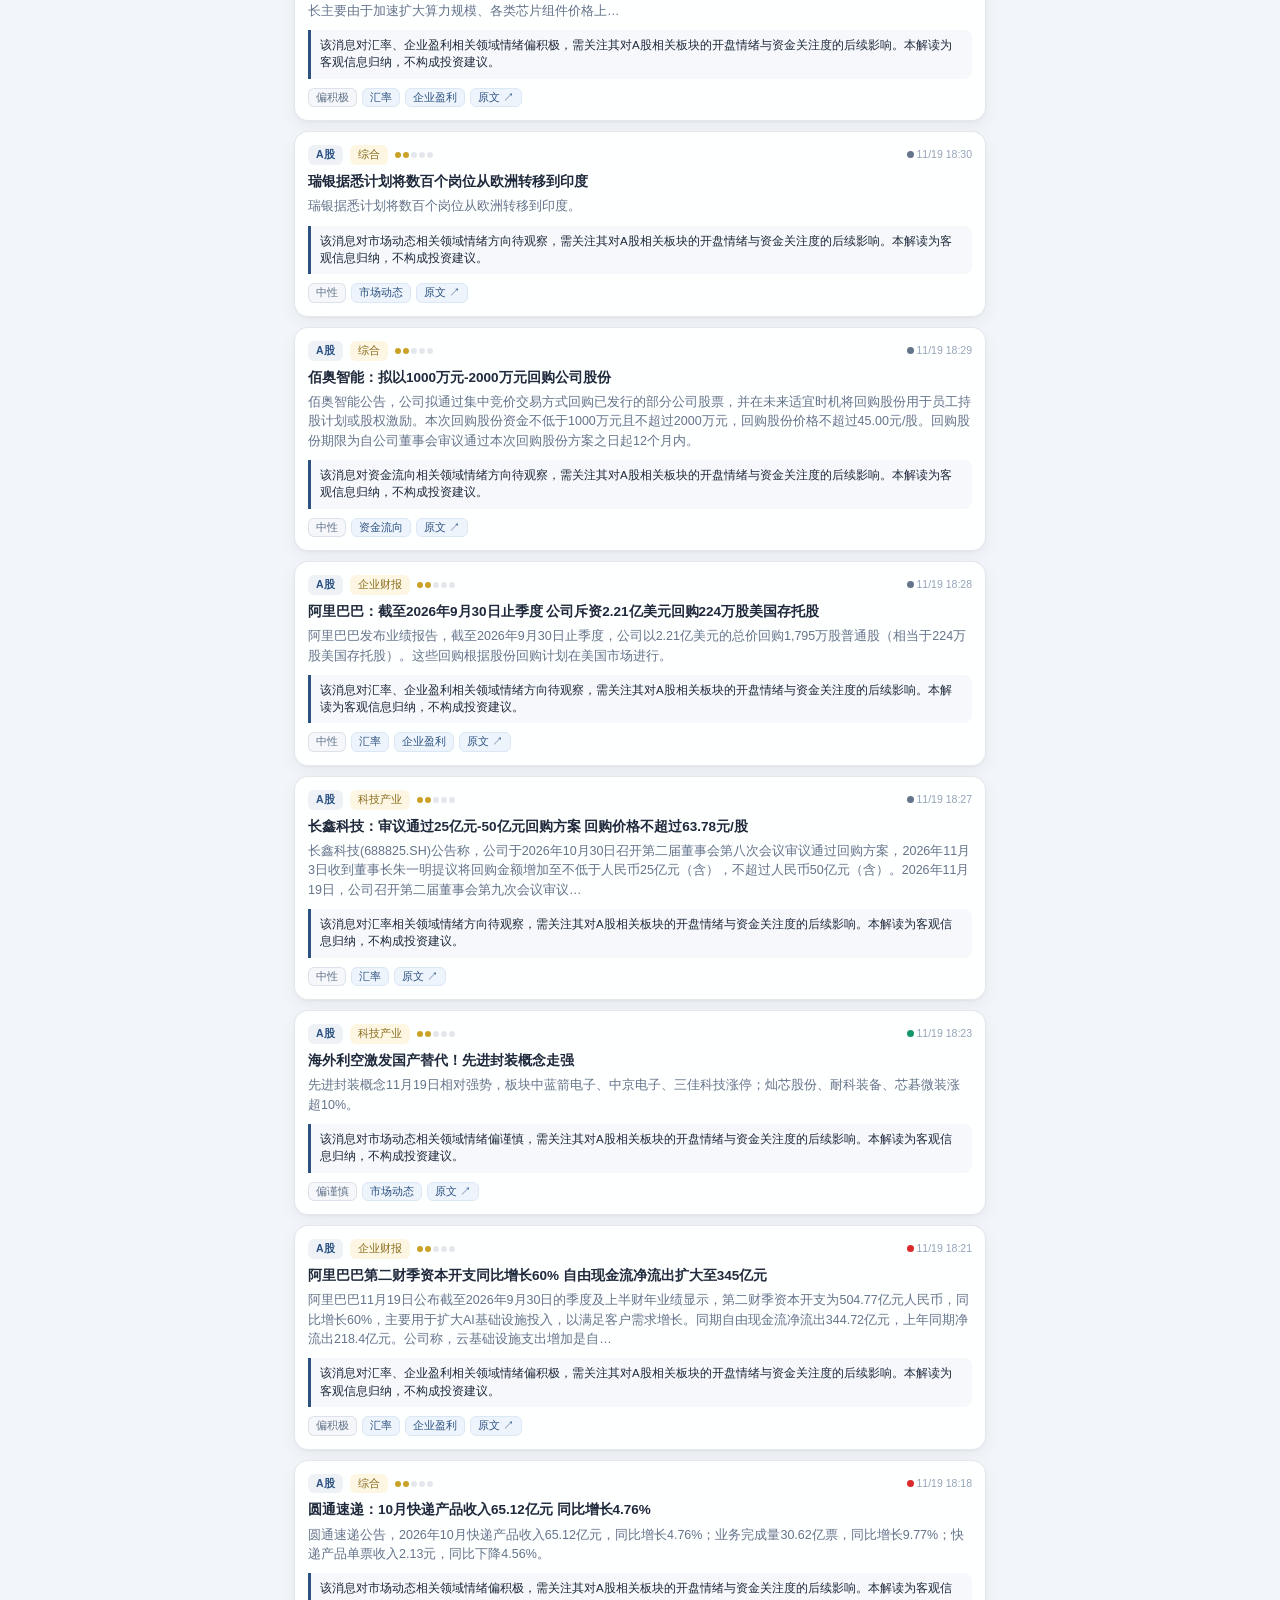
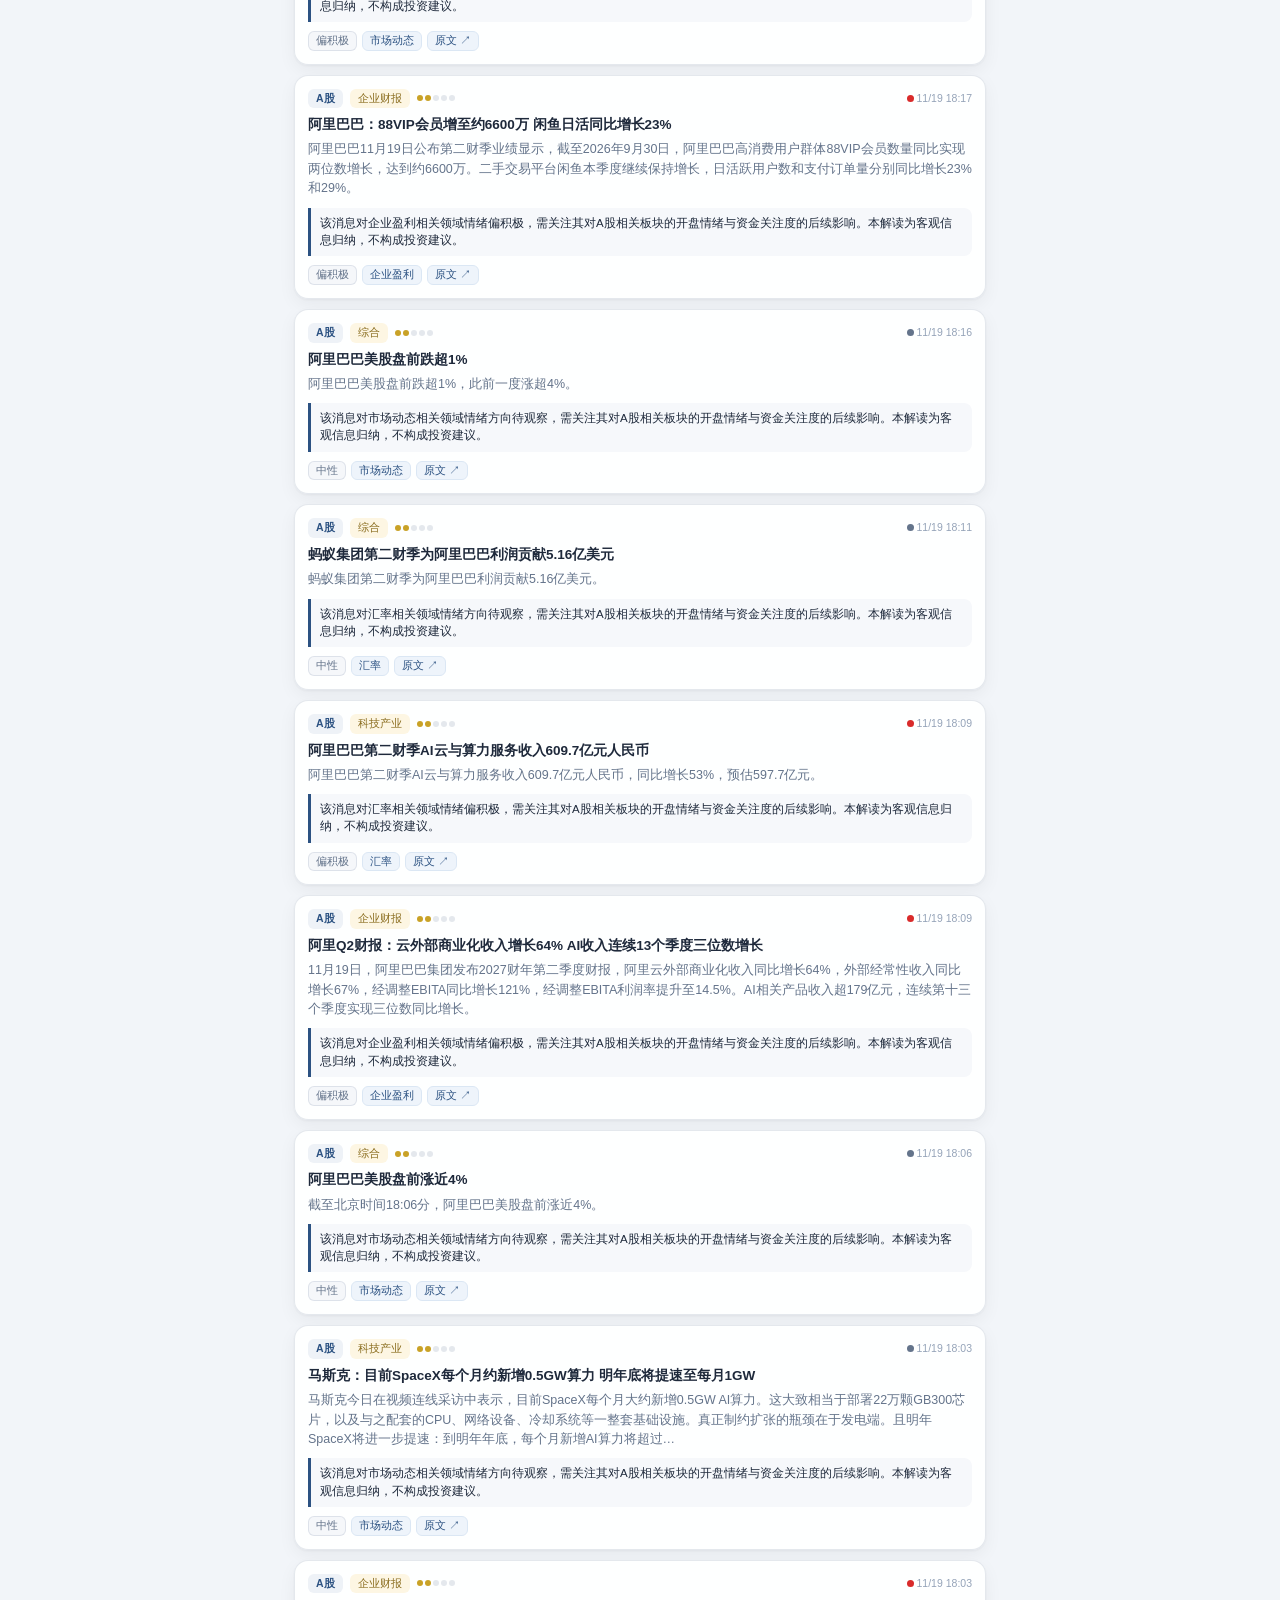
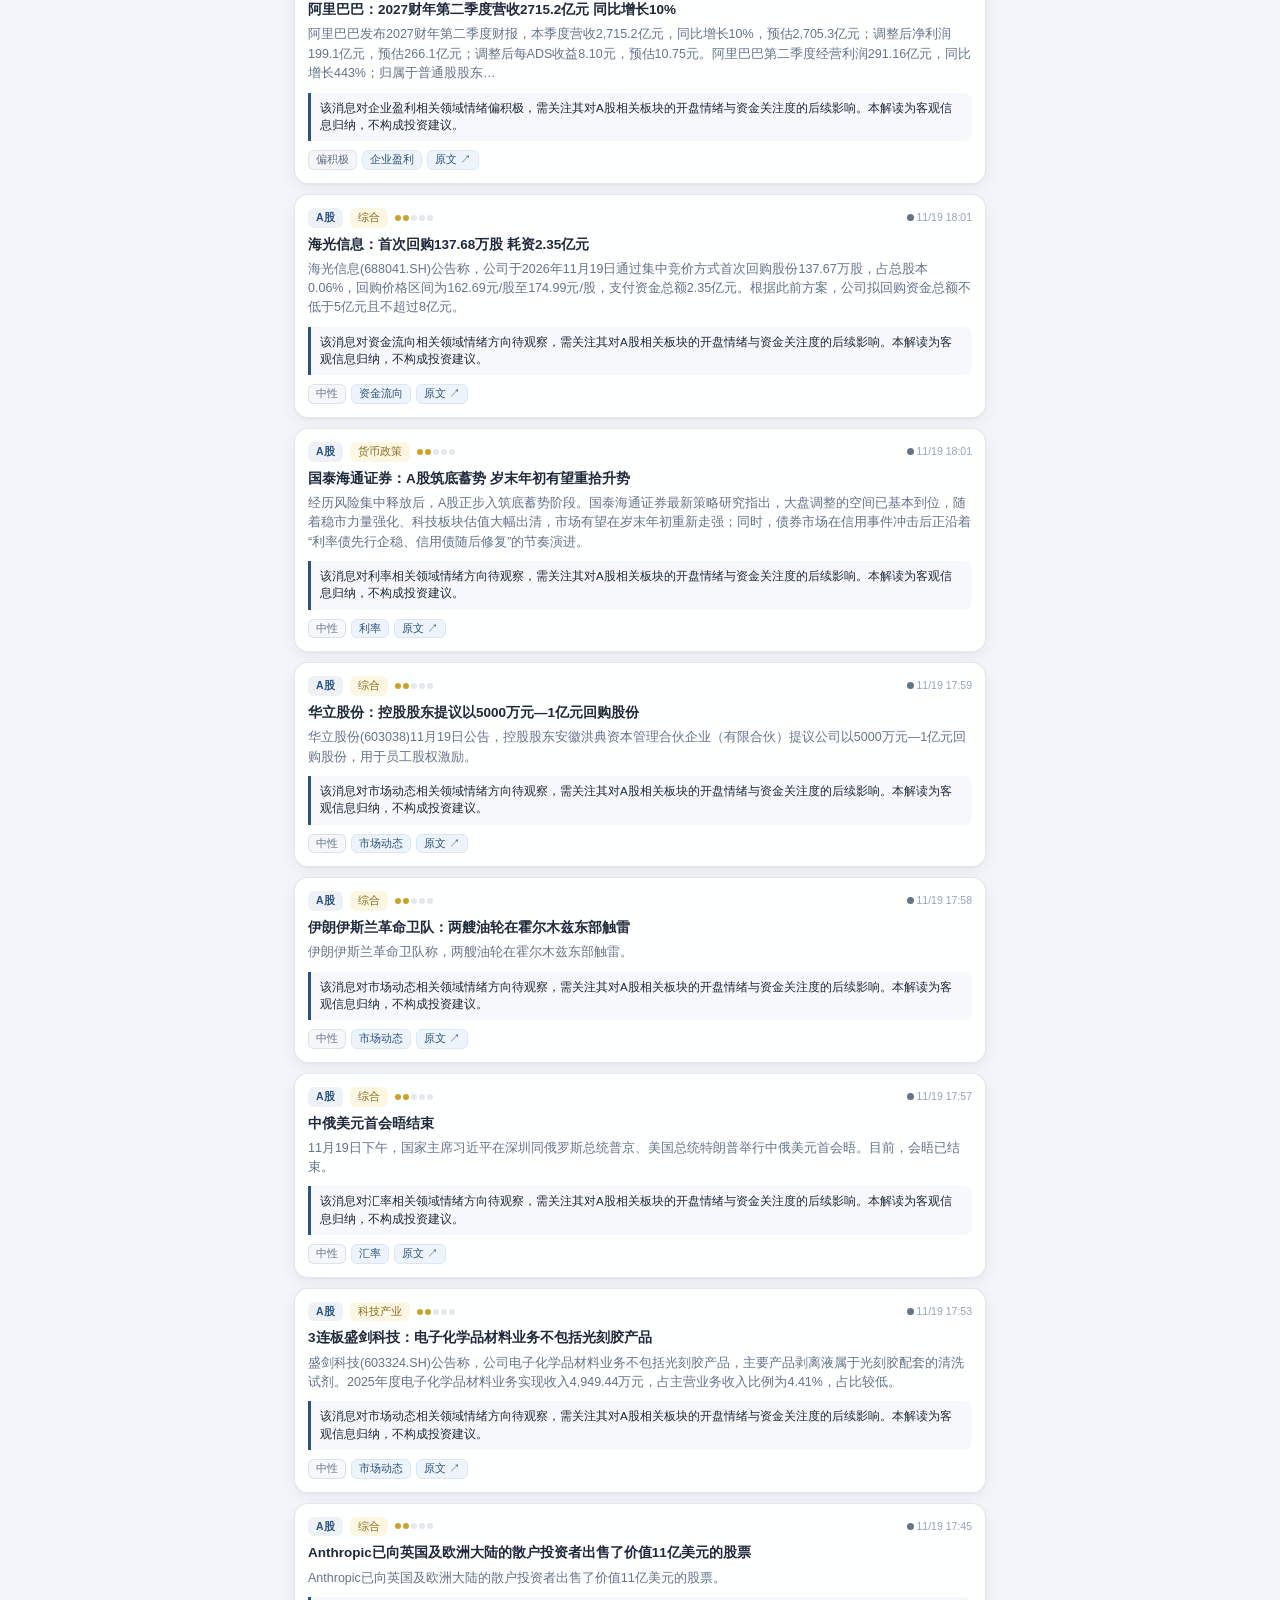
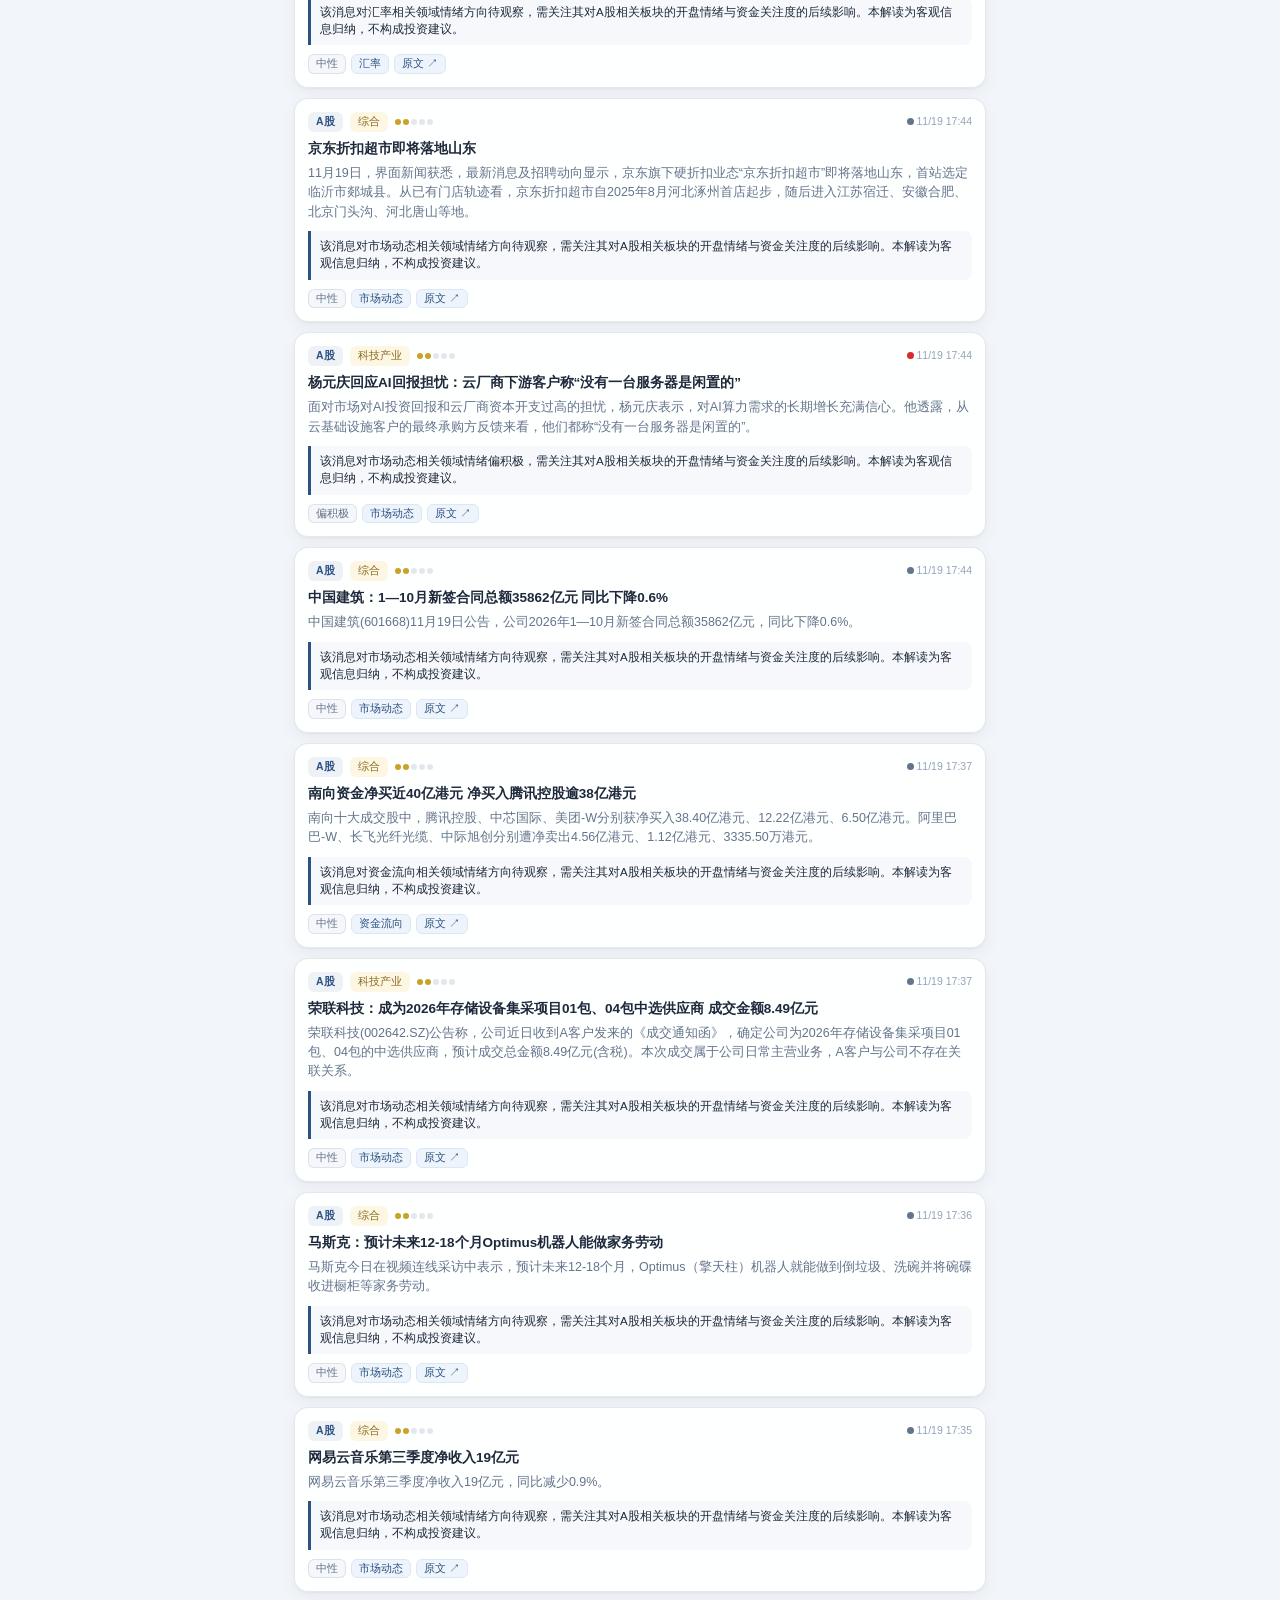
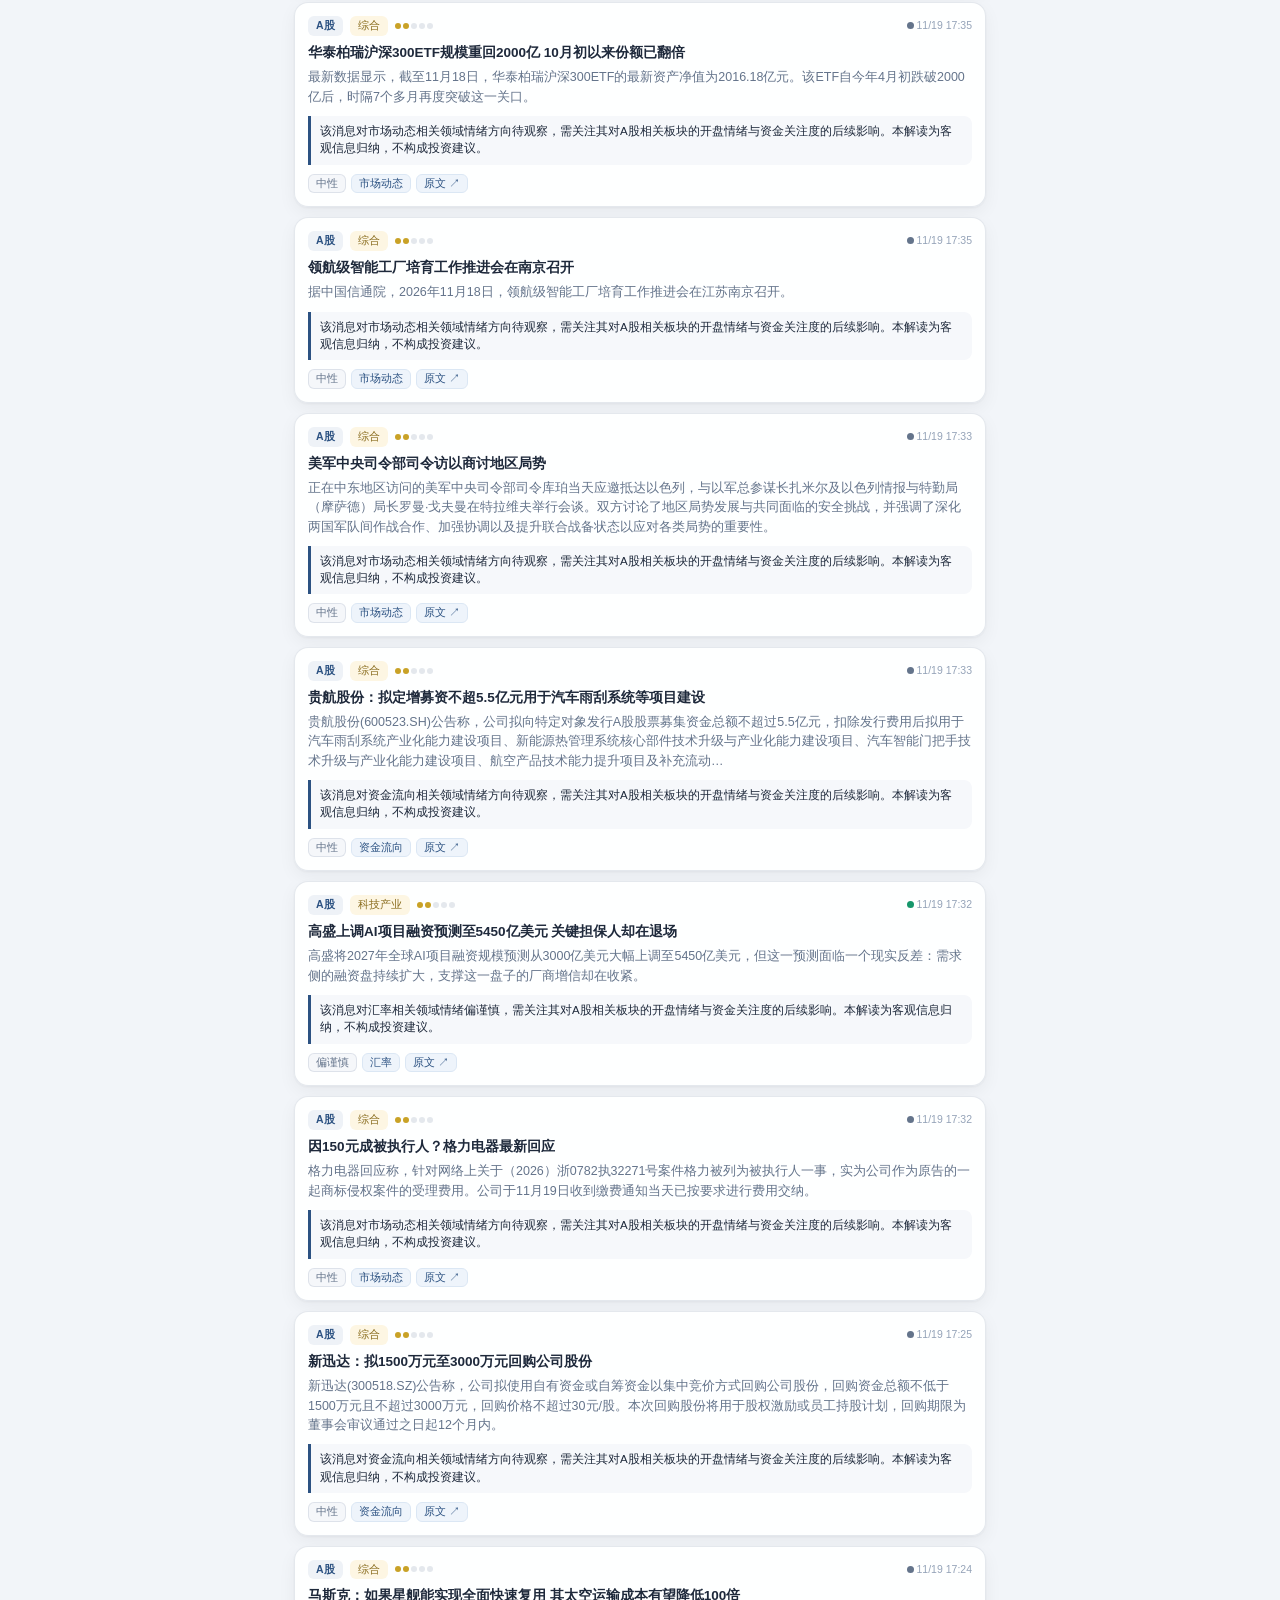
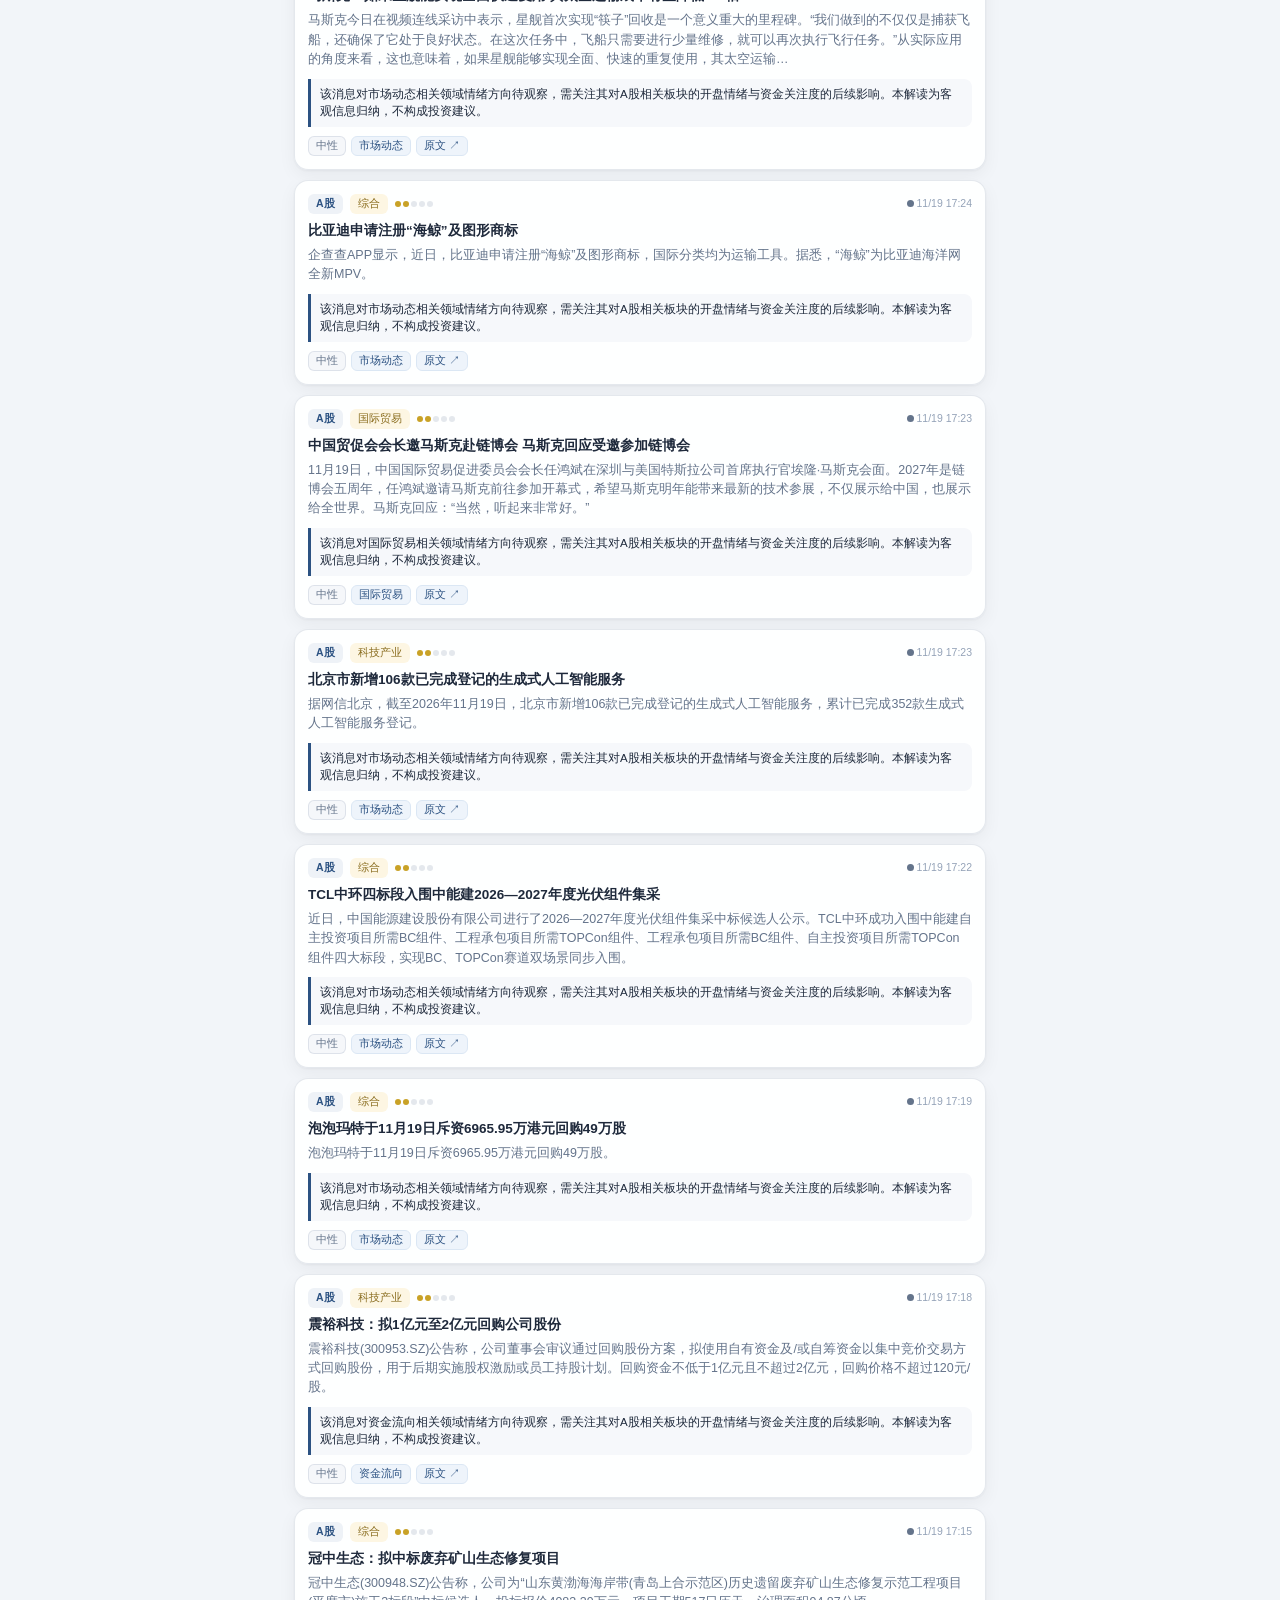
==== commit 3f7c6aed: "feat: 增加行情走势图、猫猫心情多空指数、晨昏线背景与筛选精简" ====
--- a/docs/index.html
+++ b/docs/index.html
@@ -3,8 +3,8 @@
 <head>
   <meta charset="UTF-8">
   <meta name="viewport" content="width=device-width, initial-scale=1.0, viewport-fit=cover">
-  <meta name="theme-color" content="#0f172a">
-  <meta name="description" content="隔夜财经速览 — 过去24小时全球重点金融新闻，辅助次日交易判断">
+  <meta name="theme-color" content="#1a2b4a">
+  <meta name="description" content="隔夜财经速览 — 过去24小时全球重点金融新闻与行情，辅助次日交易判断">
   <title>隔夜财经速览</title>
   <link rel="manifest" href="manifest.json">
   <link rel="icon" href="icon.svg" type="image/svg+xml">
@@ -12,6 +12,13 @@
   <link rel="stylesheet" href="styles.css">
 </head>
 <body>
+  <!-- 晨昏线动态背景 -->
+  <div class="sky-bg" id="sky-bg" aria-hidden="true">
+    <div class="sky-horizon"></div>
+    <div class="sky-sun" id="sky-sun"></div>
+    <div class="sky-stars" id="sky-stars"></div>
+  </div>
+
   <header class="app-header">
     <div class="header-main">
       <div>
@@ -29,33 +36,63 @@
   </header>
 
   <main>
+    <!-- 猫猫心情 + 多空程度 -->
+    <section class="mood-hero" id="mood-hero">
+      <div class="cat-box" id="cat-box">
+        <svg id="cat-svg" viewBox="0 0 120 120" width="92" height="92" aria-label="市场心情猫猫"></svg>
+      </div>
+      <div class="mood-info">
+        <div class="mood-label" id="mood-label">市场情绪</div>
+        <div class="mood-cat-mood" id="mood-cat-mood">加载中…</div>
+        <div class="mood-scale-wrap">
+          <div class="mood-scale">
+            <div class="mood-scale-fill" id="mood-fill"></div>
+            <div class="mood-scale-mid"></div>
+          </div>
+          <div class="mood-scale-labels"><span>极空</span><span>中性</span><span>极多</span></div>
+        </div>
+      </div>
+      <div class="mood-score" id="mood-score">--</div>
+    </section>
+
+    <!-- 行情速览 -->
+    <section class="section" id="quotes-section">
+      <div class="section-head">
+        <h2 class="section-title"><span class="sec-icon">◇</span> 行情速览</h2>
+        <span class="hint-text">点击查看走势</span>
+      </div>
+      <div class="quotes-grid" id="quotes-grid"></div>
+    </section>
+
     <!-- 隔夜要点速览 -->
     <section class="section" id="top-section">
       <div class="section-head">
-        <h2 class="section-title"><span class="sec-icon">✦</span> 隔夜要点速览</h2>
+        <h2 class="section-title"><span class="sec-icon">✦</span> 隔夜要点</h2>
+        <span class="hint-text" id="top-count"></span>
       </div>
-      <div id="top-picks" class="top-picks">
-        <div class="skeleton-card"></div>
-        <div class="skeleton-card"></div>
-        <div class="skeleton-card"></div>
-      </div>
+      <div id="top-picks" class="top-picks"></div>
     </section>
 
-    <!-- 市场情绪概览 -->
-    <section class="section" id="mood-section">
-      <div class="section-head">
-        <h2 class="section-title"><span class="sec-icon">◈</span> 市场情绪概览</h2>
+    <!-- 筛选控制 -->
+    <section class="filter-bar" id="filter-bar">
+      <div class="filter-row">
+        <span class="filter-label">重要性</span>
+        <input type="range" id="importance-range" min="1" max="5" value="1" step="1">
+        <span class="filter-value" id="importance-value">全部</span>
       </div>
-      <div id="mood-bar" class="mood-bar"></div>
+      <div class="filter-row">
+        <span class="filter-label">主题</span>
+        <div class="chip-scroll" id="subtopic-chips"></div>
+      </div>
     </section>
 
     <!-- 分区导航 -->
     <nav class="tabs" id="market-tabs" aria-label="市场分区">
       <button class="tab active" data-market="all">全部</button>
       <button class="tab" data-market="A股">A股</button>
-      <button class="tab" data-market="美股宏观">美股宏观</button>
+      <button class="tab" data-market="美股宏观">美股</button>
       <button class="tab" data-market="港股">港股</button>
-      <button class="tab" data-market="加密商品外汇">加密·商品·外汇</button>
+      <button class="tab" data-market="加密商品外汇">商品外汇</button>
       <button class="tab" data-market="债券">债券</button>
     </nav>
 
@@ -71,10 +108,30 @@
     <!-- 免责声明 -->
     <footer class="disclaimer">
       <strong>免责声明</strong>
-      <p>本应用仅汇总公开新闻并提供客观影响分析，不构成任何投资建议或要约。数据来自第三方，可能存在延迟或误差；市场有风险，决策请自主判断并核对原文。</p>
-      <p class="foot-note">数据来源：东方财富、Google News、CNBC、MarketWatch、Yahoo Finance、美联储等公开渠道</p>
+      <p>本应用仅汇总公开新闻并提供客观影响分析，不构成任何投资建议或要约。数据来自第三方，可能存在延迟或误差；市场有风险，决策请自主判断并核对原文。行情中的"参考值"为静态参考，不代表实时价格。</p>
+      <p class="foot-note">数据来源：新浪财经、东方财富、Google News、CNBC、MarketWatch、美联储等公开渠道</p>
     </footer>
   </main>
+
+  <!-- 走势图弹窗 -->
+  <div class="modal-overlay hidden" id="chart-modal">
+    <div class="modal-sheet">
+      <div class="modal-head">
+        <div>
+          <div class="modal-title" id="chart-title">走势</div>
+          <div class="modal-price" id="chart-price"></div>
+        </div>
+        <button class="modal-close" id="chart-close" aria-label="关闭">×</button>
+      </div>
+      <div class="chart-tabs" id="chart-tabs">
+        <button class="chart-tab" data-range="7">1周</button>
+        <button class="chart-tab active" data-range="14">2周</button>
+        <button class="chart-tab" data-range="30">1月</button>
+      </div>
+      <div class="chart-wrap"><canvas id="chart-canvas"></canvas></div>
+      <div class="chart-note" id="chart-note"></div>
+    </div>
+  </div>
 
   <!-- 下拉刷新指示 -->
   <div id="pull-indicator" class="pull-indicator">下拉刷新</div>
--- a/docs/styles.css
+++ b/docs/styles.css
@@ -1,227 +1,163 @@
 :root {
-  --bg: #f4f6f9;
-  --surface: #ffffff;
-  --surface-2: #f8fafc;
+  --bg: #f2f5f9;
+  --surface: rgba(255, 255, 255, 0.92);
+  --solid: #ffffff;
+  --surface-2: #f6f8fb;
   --text: #1e293b;
   --text-2: #64748b;
   --text-3: #94a3b8;
-  --border: #e8edf3;
+  --border: rgba(148, 163, 184, 0.25);
   --primary: #1e3a5f;
   --primary-light: #2c5282;
   --accent: #c9a227;
-  --up: #d92b2b;      /* 涨/积极 = 红（中国习惯） */
-  --down: #16976b;    /* 跌/消极 = 绿 */
+  --up: #d92b2b;
+  --down: #16976b;
   --neutral: #64748b;
-  --shadow: 0 1px 3px rgba(15, 23, 42, .06), 0 4px 14px rgba(15, 23, 42, .04);
+  --shadow: 0 1px 3px rgba(15,23,42,.05), 0 6px 18px rgba(15,23,42,.05);
   --radius: 14px;
 }
 
 * { box-sizing: border-box; -webkit-tap-highlight-color: transparent; }
+html, body { margin: 0; padding: 0; font-family: -apple-system, BlinkMacSystemFont, "PingFang SC", "Microsoft YaHei", "Segoe UI", Roboto, sans-serif; line-height: 1.5; -webkit-font-smoothing: antialiased; color: var(--text); }
+body { min-height: 100vh; background: var(--bg); padding-bottom: calc(60px + env(safe-area-inset-bottom)); max-width: 720px; margin: 0 auto; position: relative; }
 
-html, body {
-  margin: 0;
-  padding: 0;
-  background: var(--bg);
-  color: var(--text);
-  font-family: -apple-system, BlinkMacSystemFont, "PingFang SC", "Microsoft YaHei", "Segoe UI", Roboto, sans-serif;
-  line-height: 1.55;
-  -webkit-font-smoothing: antialiased;
-}
-
-body {
-  padding-top: env(safe-area-inset-top);
-  padding-bottom: calc(64px + env(safe-area-inset-bottom));
-  max-width: 720px;
-  margin: 0 auto;
-}
+/* ---------- 晨昏线背景 ---------- */
+.sky-bg { position: fixed; inset: 0 0 auto 0; height: 340px; z-index: -1; overflow: hidden; transition: background 1.5s ease; pointer-events: none; }
+.sky-bg::after { content: ""; position: absolute; inset: 0; background: linear-gradient(to bottom, transparent 55%, var(--bg) 100%); }
+.sky-horizon { position: absolute; left: -20%; right: -20%; height: 220px; border-radius: 50%; bottom: 40px; opacity: .5; transition: background 1.5s ease; }
+.sky-sun { position: absolute; width: 90px; height: 90px; border-radius: 50%; left: 50%; top: 120px; transform: translateX(-50%); filter: blur(2px); transition: all 1.5s ease; }
+.sky-stars { position: absolute; inset: 0; opacity: 0; transition: opacity 1.5s ease; background-image: radial-gradient(2px 2px at 20px 30px, rgba(255,255,255,.9), transparent), radial-gradient(1.5px 1.5px at 80px 60px, rgba(255,255,255,.8), transparent), radial-gradient(2px 2px at 140px 20px, rgba(255,255,255,.7), transparent), radial-gradient(1px 1px at 200px 70px, rgba(255,255,255,.9), transparent), radial-gradient(1.5px 1.5px at 260px 40px, rgba(255,255,255,.7), transparent); background-size: 300px 120px; }
 
 /* ---------- Header ---------- */
-.app-header {
-  position: sticky;
-  top: 0;
-  z-index: 20;
-  background: linear-gradient(135deg, #0f2942 0%, #1e3a5f 100%);
-  color: #fff;
-  padding: calc(16px + env(safe-area-inset-top)) 18px 14px;
-  box-shadow: 0 4px 18px rgba(15, 41, 66, .25);
-}
+.app-header { position: sticky; top: 0; z-index: 20; padding: calc(14px + env(safe-area-inset-top)) 18px 12px; color: #fff; background: rgba(20, 38, 66, .55); backdrop-filter: blur(14px); -webkit-backdrop-filter: blur(14px); }
 .header-main { display: flex; align-items: center; justify-content: space-between; }
-.app-title { margin: 0; font-size: 20px; font-weight: 700; letter-spacing: .5px; }
-.app-subtitle { margin: 3px 0 0; font-size: 12px; color: #b9c9dc; }
-.icon-btn {
-  background: rgba(255,255,255,.12);
-  border: none;
-  color: #fff;
-  width: 40px; height: 40px;
-  border-radius: 50%;
-  display: flex; align-items: center; justify-content: center;
-  cursor: pointer;
-  transition: background .2s, transform .3s;
-}
-.icon-btn:active { background: rgba(255,255,255,.24); }
+.app-title { margin: 0; font-size: 19px; font-weight: 700; letter-spacing: .5px; }
+.app-subtitle { margin: 2px 0 0; font-size: 11.5px; color: rgba(255,255,255,.75); }
+.icon-btn { background: rgba(255,255,255,.15); border: none; color: #fff; width: 38px; height: 38px; border-radius: 50%; display: flex; align-items: center; justify-content: center; cursor: pointer; transition: background .2s; }
+.icon-btn:active { background: rgba(255,255,255,.3); }
 .icon-btn.spinning svg { animation: spin .8s linear infinite; }
 @keyframes spin { to { transform: rotate(360deg); } }
+.status-banner { margin-top: 8px; padding: 6px 12px; border-radius: 8px; font-size: 11.5px; background: rgba(255,255,255,.12); color: #ffe9b0; }
+.status-banner.error { background: rgba(217,43,43,.3); color: #ffdada; }
+.hidden { display: none !important; }
 
-.status-banner {
-  margin-top: 10px;
-  padding: 7px 12px;
-  border-radius: 8px;
-  font-size: 12px;
-  background: rgba(255,255,255,.1);
-  color: #ffe9b0;
-}
-.status-banner.error { background: rgba(217,43,43,.25); color: #ffd7d7; }
-.hidden { display: none !important; }
+/* ---------- Mood hero (猫猫) ---------- */
+.mood-hero { margin: 16px 14px 4px; display: flex; align-items: center; gap: 14px; background: var(--surface); backdrop-filter: blur(10px); border: 1px solid var(--border); border-radius: 18px; padding: 14px 16px; box-shadow: var(--shadow); }
+.cat-box { flex: 0 0 92px; height: 92px; border-radius: 16px; background: linear-gradient(145deg,#fff6da,#ffe6a8); display: flex; align-items: center; justify-content: center; }
+.mood-info { flex: 1; min-width: 0; }
+.mood-label { font-size: 11px; color: var(--text-3); }
+.mood-cat-mood { font-size: 15px; font-weight: 700; margin: 1px 0 8px; }
+.mood-scale-wrap { width: 100%; }
+.mood-scale { position: relative; height: 7px; border-radius: 6px; background: linear-gradient(90deg,#16976b,#d9c34a,#d92b2b); }
+.mood-scale-fill { position: absolute; top: -3px; width: 4px; height: 13px; background: #1e293b; border-radius: 3px; left: 50%; transition: left .6s ease; box-shadow: 0 0 0 2px #fff; }
+.mood-scale-mid { position: absolute; left: 50%; top: 0; width: 1px; height: 7px; background: rgba(255,255,255,.6); }
+.mood-scale-labels { display: flex; justify-content: space-between; font-size: 10px; color: var(--text-3); margin-top: 3px; }
+.mood-score { font-size: 26px; font-weight: 800; min-width: 54px; text-align: right; }
+.mood-score.pos { color: var(--up); }
+.mood-score.neg { color: var(--down); }
+.mood-score.zero { color: var(--neutral); }
 
 /* ---------- Section ---------- */
 .section { margin: 16px 14px; }
-.section-head {
-  display: flex; align-items: baseline; justify-content: space-between;
-  margin-bottom: 10px; padding: 0 2px;
-}
+.section-head { display: flex; align-items: baseline; justify-content: space-between; margin-bottom: 9px; padding: 0 2px; }
 .section-title { margin: 0; font-size: 15px; font-weight: 700; color: var(--primary); }
-.sec-icon { color: var(--accent); margin-right: 4px; font-size: 14px; }
-.count-badge { font-size: 12px; color: var(--text-3); }
+.sec-icon { color: var(--accent); margin-right: 3px; }
+.hint-text, .count-badge { font-size: 11px; color: var(--text-3); }
+
+/* ---------- Quotes ---------- */
+.quotes-grid { display: grid; grid-template-columns: repeat(3, 1fr); gap: 8px; }
+.quote-card { background: var(--surface); backdrop-filter: blur(8px); border: 1px solid var(--border); border-radius: 12px; padding: 10px 10px 9px; box-shadow: var(--shadow); cursor: pointer; transition: transform .12s; position: relative; overflow: hidden; }
+.quote-card:active { transform: scale(.96); }
+.quote-card .qc-name { font-size: 10.5px; color: var(--text-2); white-space: nowrap; overflow: hidden; text-overflow: ellipsis; }
+.quote-card .qc-price { font-size: 15px; font-weight: 700; margin-top: 2px; font-variant-numeric: tabular-nums; }
+.quote-card .qc-chg { font-size: 10.5px; font-variant-numeric: tabular-nums; margin-top: 1px; }
+.qc-up { color: var(--up); }
+.qc-down { color: var(--down); }
+.qc-flat { color: var(--neutral); }
+.quote-card .qc-spark { position: absolute; right: 4px; bottom: 4px; width: 46px; height: 20px; opacity: .85; }
+.quote-card .qc-ref { position: absolute; top: 4px; right: 5px; font-size: 8px; color: var(--accent); }
 
 /* ---------- Top picks ---------- */
-.top-picks { display: flex; flex-direction: column; gap: 10px; }
-.top-card {
-  position: relative;
-  background: var(--surface);
-  border: 1px solid var(--border);
-  border-left: 4px solid var(--up);
-  border-radius: var(--radius);
-  padding: 13px 14px 13px 15px;
-  box-shadow: var(--shadow);
-  text-decoration: none;
-  color: inherit;
-  display: block;
-  transition: transform .15s, box-shadow .15s;
-}
-.top-card:active { transform: scale(.99); }
-.top-card .rank {
-  position: absolute; top: 11px; right: 12px;
-  font-size: 22px; font-weight: 800; color: #eef2f7; line-height: 1;
-}
-.top-card .tc-title { font-size: 14px; font-weight: 700; margin: 0 26px 5px 0; line-height: 1.45; }
-.top-card .tc-meta { font-size: 11px; color: var(--text-3); display: flex; gap: 8px; flex-wrap: wrap; }
-.top-card .tc-view { font-size: 12px; color: var(--text-2); margin: 7px 0 0; }
+.top-picks { display: flex; flex-direction: column; gap: 9px; }
+.top-card { position: relative; background: var(--surface); border: 1px solid var(--border); border-left: 4px solid var(--up); border-radius: var(--radius); padding: 12px 13px 12px 14px; box-shadow: var(--shadow); text-decoration: none; color: inherit; display: block; transition: transform .12s; }
+.top-card:active { transform: scale(.995); }
+.top-card .rank { position: absolute; top: 9px; right: 11px; font-size: 20px; font-weight: 800; color: #eef2f7; line-height: 1; }
+.top-card .tc-title { font-size: 13.5px; font-weight: 700; margin: 0 24px 5px 0; line-height: 1.42; }
+.top-card .tc-meta { font-size: 10.5px; color: var(--text-3); display: flex; gap: 7px; flex-wrap: wrap; }
+.top-card .tc-view { font-size: 11.5px; color: var(--text-2); margin: 6px 0 0; }
 .top-card.negative { border-left-color: var(--down); }
 .top-card.neutral { border-left-color: var(--neutral); }
+.topic-chip { display: inline-block; font-size: 10px; padding: 1px 6px; border-radius: 5px; background: #eef4fb; color: var(--primary-light); }
 
-/* ---------- Mood bar ---------- */
-.mood-bar {
-  display: flex; gap: 8px; flex-wrap: wrap;
-}
-.mood-item {
-  flex: 1 1 100px;
-  background: var(--surface);
-  border: 1px solid var(--border);
-  border-radius: 12px;
-  padding: 10px 12px;
-  box-shadow: var(--shadow);
-}
-.mood-item .mi-label { font-size: 11px; color: var(--text-3); }
-.mood-item .mi-value { font-size: 16px; font-weight: 700; margin-top: 2px; }
-.mood-item .mi-bar { height: 4px; border-radius: 4px; background: var(--border); margin-top: 7px; overflow: hidden; }
-.mood-item .mi-bar span { display: block; height: 100%; border-radius: 4px; }
+/* ---------- Filter ---------- */
+.filter-bar { margin: 8px 14px; background: var(--surface); border: 1px solid var(--border); border-radius: 14px; padding: 11px 14px; box-shadow: var(--shadow); }
+.filter-row { display: flex; align-items: center; gap: 10px; }
+.filter-row + .filter-row { margin-top: 10px; }
+.filter-label { font-size: 11.5px; color: var(--text-2); flex: 0 0 42px; }
+.filter-row input[type=range] { flex: 1; accent-color: var(--primary); }
+.filter-value { font-size: 11px; color: var(--primary); min-width: 34px; text-align: right; }
+.chip-scroll { display: flex; gap: 6px; overflow-x: auto; scrollbar-width: none; flex: 1; }
+.chip-scroll::-webkit-scrollbar { display: none; }
+.subchip { flex: 0 0 auto; font-size: 10.5px; padding: 3px 9px; border-radius: 12px; border: 1px solid var(--border); background: var(--solid); color: var(--text-2); cursor: pointer; white-space: nowrap; }
+.subchip.active { background: var(--primary); color: #fff; border-color: var(--primary); }
 
 /* ---------- Tabs ---------- */
-.tabs {
-  display: flex; gap: 6px; overflow-x: auto;
-  padding: 4px 14px 2px;
-  position: sticky; top: 0; z-index: 10;
-  background: var(--bg);
-  scrollbar-width: none;
-}
+.tabs { display: flex; gap: 6px; overflow-x: auto; padding: 4px 14px 2px; scrollbar-width: none; }
 .tabs::-webkit-scrollbar { display: none; }
-.tab {
-  flex: 0 0 auto;
-  border: 1px solid var(--border);
-  background: var(--surface);
-  color: var(--text-2);
-  padding: 7px 14px;
-  border-radius: 20px;
-  font-size: 13px;
-  cursor: pointer;
-  white-space: nowrap;
-  transition: all .15s;
-}
+.tab { flex: 0 0 auto; border: 1px solid var(--border); background: var(--surface); color: var(--text-2); padding: 6px 13px; border-radius: 18px; font-size: 12.5px; cursor: pointer; white-space: nowrap; transition: all .15s; }
 .tab.active { background: var(--primary); color: #fff; border-color: var(--primary); font-weight: 600; }
 
 /* ---------- Feed ---------- */
-.feed { display: flex; flex-direction: column; gap: 11px; }
-.card {
-  background: var(--surface);
-  border: 1px solid var(--border);
-  border-radius: var(--radius);
-  padding: 14px;
-  box-shadow: var(--shadow);
-}
-.card-head { display: flex; align-items: center; gap: 8px; margin-bottom: 8px; }
-.market-chip {
-  font-size: 11px; font-weight: 600;
-  padding: 2px 9px; border-radius: 6px;
-  background: #eef2f7; color: var(--primary-light);
-}
+.feed { display: flex; flex-direction: column; gap: 10px; }
+.card { background: var(--surface); border: 1px solid var(--border); border-radius: var(--radius); padding: 13px; box-shadow: var(--shadow); }
+.card-head { display: flex; align-items: center; gap: 7px; margin-bottom: 7px; flex-wrap: wrap; }
+.market-chip { font-size: 10.5px; font-weight: 600; padding: 2px 8px; border-radius: 6px; background: #eef2f7; color: var(--primary-light); }
+.topic-chip-2 { font-size: 10.5px; padding: 2px 8px; border-radius: 6px; background: #fdf6e3; color: #8a6d1f; }
 .importance { display: flex; gap: 2px; }
 .importance i { width: 6px; height: 6px; border-radius: 50%; background: var(--border); }
 .importance i.on { background: var(--accent); }
-.card-time { margin-left: auto; font-size: 11px; color: var(--text-3); }
-.card-title { margin: 0 0 7px; font-size: 14.5px; font-weight: 700; line-height: 1.45; }
+.card-time { margin-left: auto; font-size: 10.5px; color: var(--text-3); }
+.card-title { margin: 0 0 6px; font-size: 13.5px; font-weight: 700; line-height: 1.42; }
 .card-title a { color: var(--text); text-decoration: none; }
-.card-title a:active { color: var(--primary-light); }
-.card-summary { margin: 0; font-size: 13px; color: var(--text-2); line-height: 1.6; }
-.card-view {
-  margin: 10px 0 0;
-  font-size: 12.5px;
-  color: var(--text);
-  background: var(--surface-2);
-  border-left: 3px solid var(--primary-light);
-  border-radius: 0 8px 8px 0;
-  padding: 8px 10px;
-}
-.tags { display: flex; gap: 6px; flex-wrap: wrap; margin-top: 10px; }
-.tag {
-  font-size: 11px; color: var(--primary-light);
-  background: #eef4fb; border: 1px solid #dbe7f4;
-  padding: 1px 8px; border-radius: 6px;
-}
+.card-summary { margin: 0; font-size: 12.5px; color: var(--text-2); line-height: 1.55; }
+.card-view { margin: 9px 0 0; font-size: 11.5px; color: var(--text); background: var(--surface-2); border-left: 3px solid var(--primary-light); border-radius: 0 8px 8px 0; padding: 7px 9px; }
+.tags { display: flex; gap: 5px; flex-wrap: wrap; margin-top: 9px; }
+.tag { font-size: 10.5px; color: var(--primary-light); background: #eef4fb; border: 1px solid #dbe7f4; padding: 1px 7px; border-radius: 6px; text-decoration: none; }
 .sentiment-dot { width: 7px; height: 7px; border-radius: 50%; display: inline-block; }
 .sentiment-dot.positive { background: var(--up); }
 .sentiment-dot.negative { background: var(--down); }
 .sentiment-dot.neutral { background: var(--neutral); }
-
-.skeleton-card {
-  height: 92px; border-radius: var(--radius);
-  background: linear-gradient(90deg, #eef1f5 25%, #f7f9fb 50%, #eef1f5 75%);
-  background-size: 200% 100%;
-  animation: shimmer 1.3s infinite;
-}
+.empty-state { text-align: center; padding: 34px 20px; color: var(--text-3); font-size: 12.5px; }
+.skeleton-card { height: 88px; border-radius: var(--radius); background: linear-gradient(90deg,#eef1f5 25%,#f7f9fb 50%,#eef1f5 75%); background-size: 200% 100%; animation: shimmer 1.3s infinite; }
 @keyframes shimmer { to { background-position: -200% 0; } }
 
-.empty-state { text-align: center; padding: 40px 20px; color: var(--text-3); font-size: 13px; }
+/* ---------- Modal ---------- */
+.modal-overlay { position: fixed; inset: 0; z-index: 50; background: rgba(15,23,42,.45); backdrop-filter: blur(3px); display: flex; align-items: flex-end; justify-content: center; }
+.modal-sheet { width: 100%; max-width: 720px; background: var(--solid); border-radius: 20px 20px 0 0; padding: 18px 18px calc(24px + env(safe-area-inset-bottom)); animation: slideUp .28s ease; }
+@keyframes slideUp { from { transform: translateY(100%); } to { transform: translateY(0); } }
+.modal-head { display: flex; justify-content: space-between; align-items: flex-start; }
+.modal-title { font-size: 16px; font-weight: 700; }
+.modal-price { font-size: 13px; margin-top: 3px; font-variant-numeric: tabular-nums; }
+.modal-close { background: var(--surface-2); border: none; width: 32px; height: 32px; border-radius: 50%; font-size: 22px; line-height: 1; color: var(--text-2); cursor: pointer; }
+.chart-tabs { display: flex; gap: 6px; margin: 14px 0 8px; }
+.chart-tab { border: 1px solid var(--border); background: var(--solid); color: var(--text-2); padding: 4px 14px; border-radius: 14px; font-size: 12px; cursor: pointer; }
+.chart-tab.active { background: var(--primary); color: #fff; border-color: var(--primary); }
+.chart-wrap { height: 220px; position: relative; }
+#chart-canvas { width: 100%; height: 100%; }
+.chart-note { font-size: 11px; color: var(--text-3); margin-top: 6px; min-height: 16px; }
 
 /* ---------- Disclaimer ---------- */
-.disclaimer {
-  margin: 22px 14px 10px; padding: 16px;
-  background: #eef1f5; border-radius: 12px;
-  font-size: 11.5px; color: var(--text-2); line-height: 1.6;
-}
+.disclaimer { margin: 22px 14px 10px; padding: 15px; background: rgba(238,241,245,.85); border-radius: 12px; font-size: 11px; color: var(--text-2); line-height: 1.6; }
 .disclaimer strong { color: var(--text); font-size: 12px; }
-.disclaimer p { margin: 6px 0 0; }
-.foot-note { color: var(--text-3) !important; font-size: 10.5px !important; }
+.disclaimer p { margin: 5px 0 0; }
+.foot-note { color: var(--text-3) !important; font-size: 10px !important; }
 
-/* ---------- Pull indicator ---------- */
-.pull-indicator {
-  position: fixed; top: -50px; left: 0; right: 0;
-  text-align: center; font-size: 12px; color: #fff;
-  background: var(--primary); padding: 10px;
-  transition: top .2s; z-index: 30;
-}
+/* ---------- Pull ---------- */
+.pull-indicator { position: fixed; top: -50px; left: 0; right: 0; text-align: center; font-size: 12px; color: #fff; background: var(--primary); padding: 10px; transition: top .2s; z-index: 60; }
 .pull-indicator.show { top: 0; }
 
 @media (max-width: 380px) {
-  .app-title { font-size: 18px; }
-  .card-title { font-size: 13.5px; }
+  .app-title { font-size: 17px; }
+  .mood-score { font-size: 22px; }
+  .quote-card .qc-price { font-size: 13.5px; }
 }
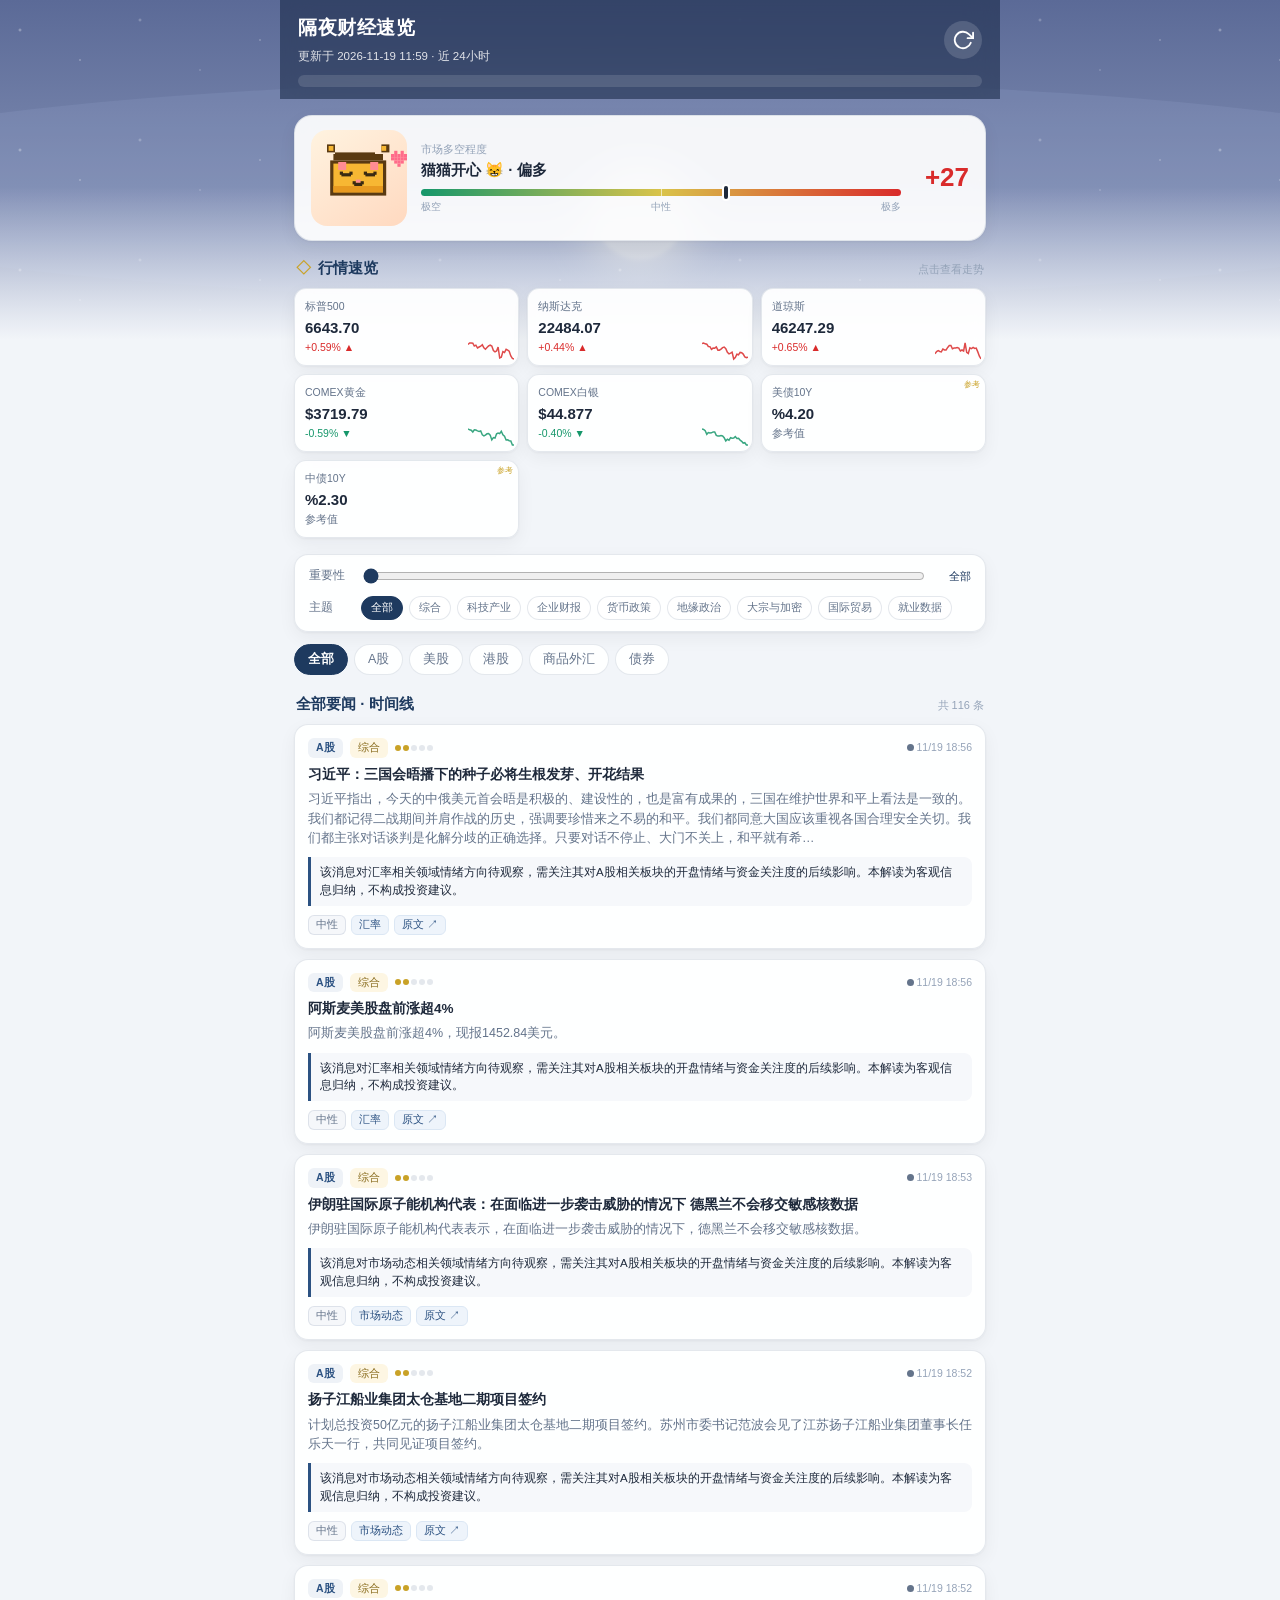
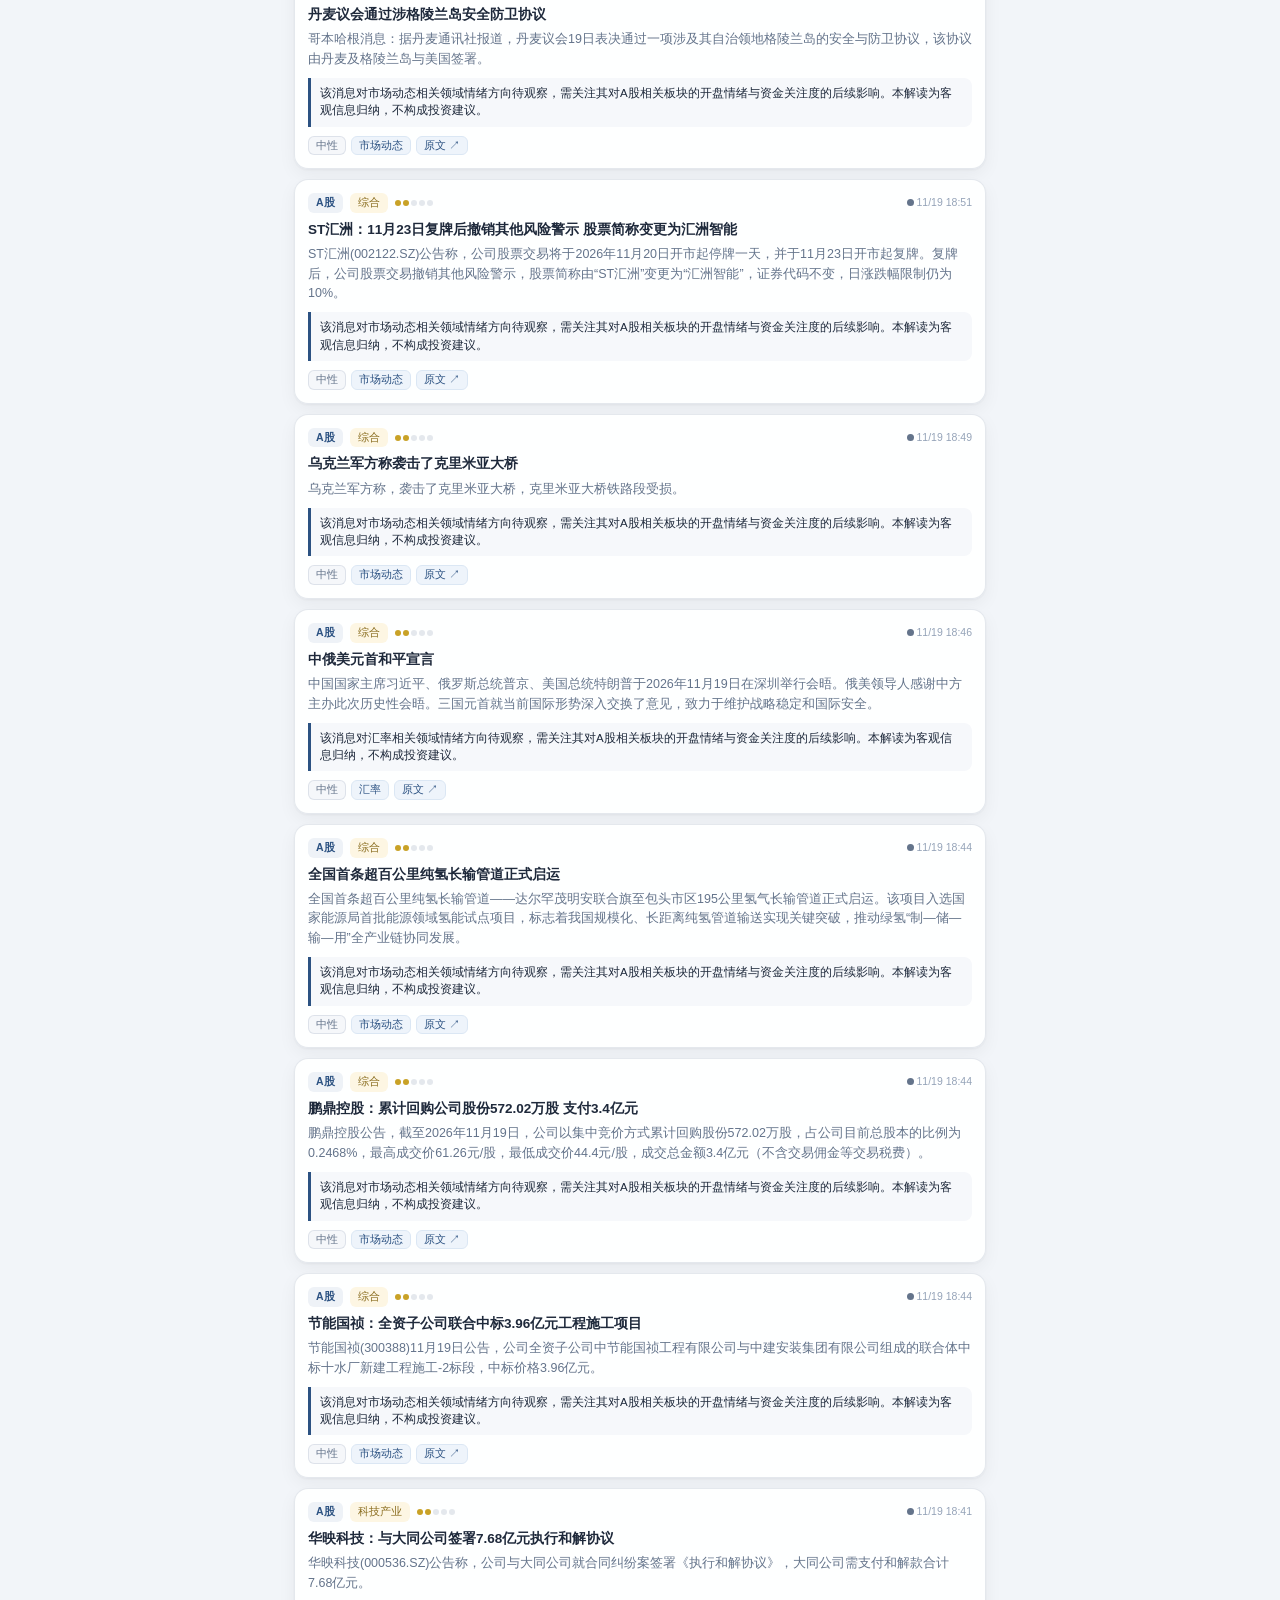
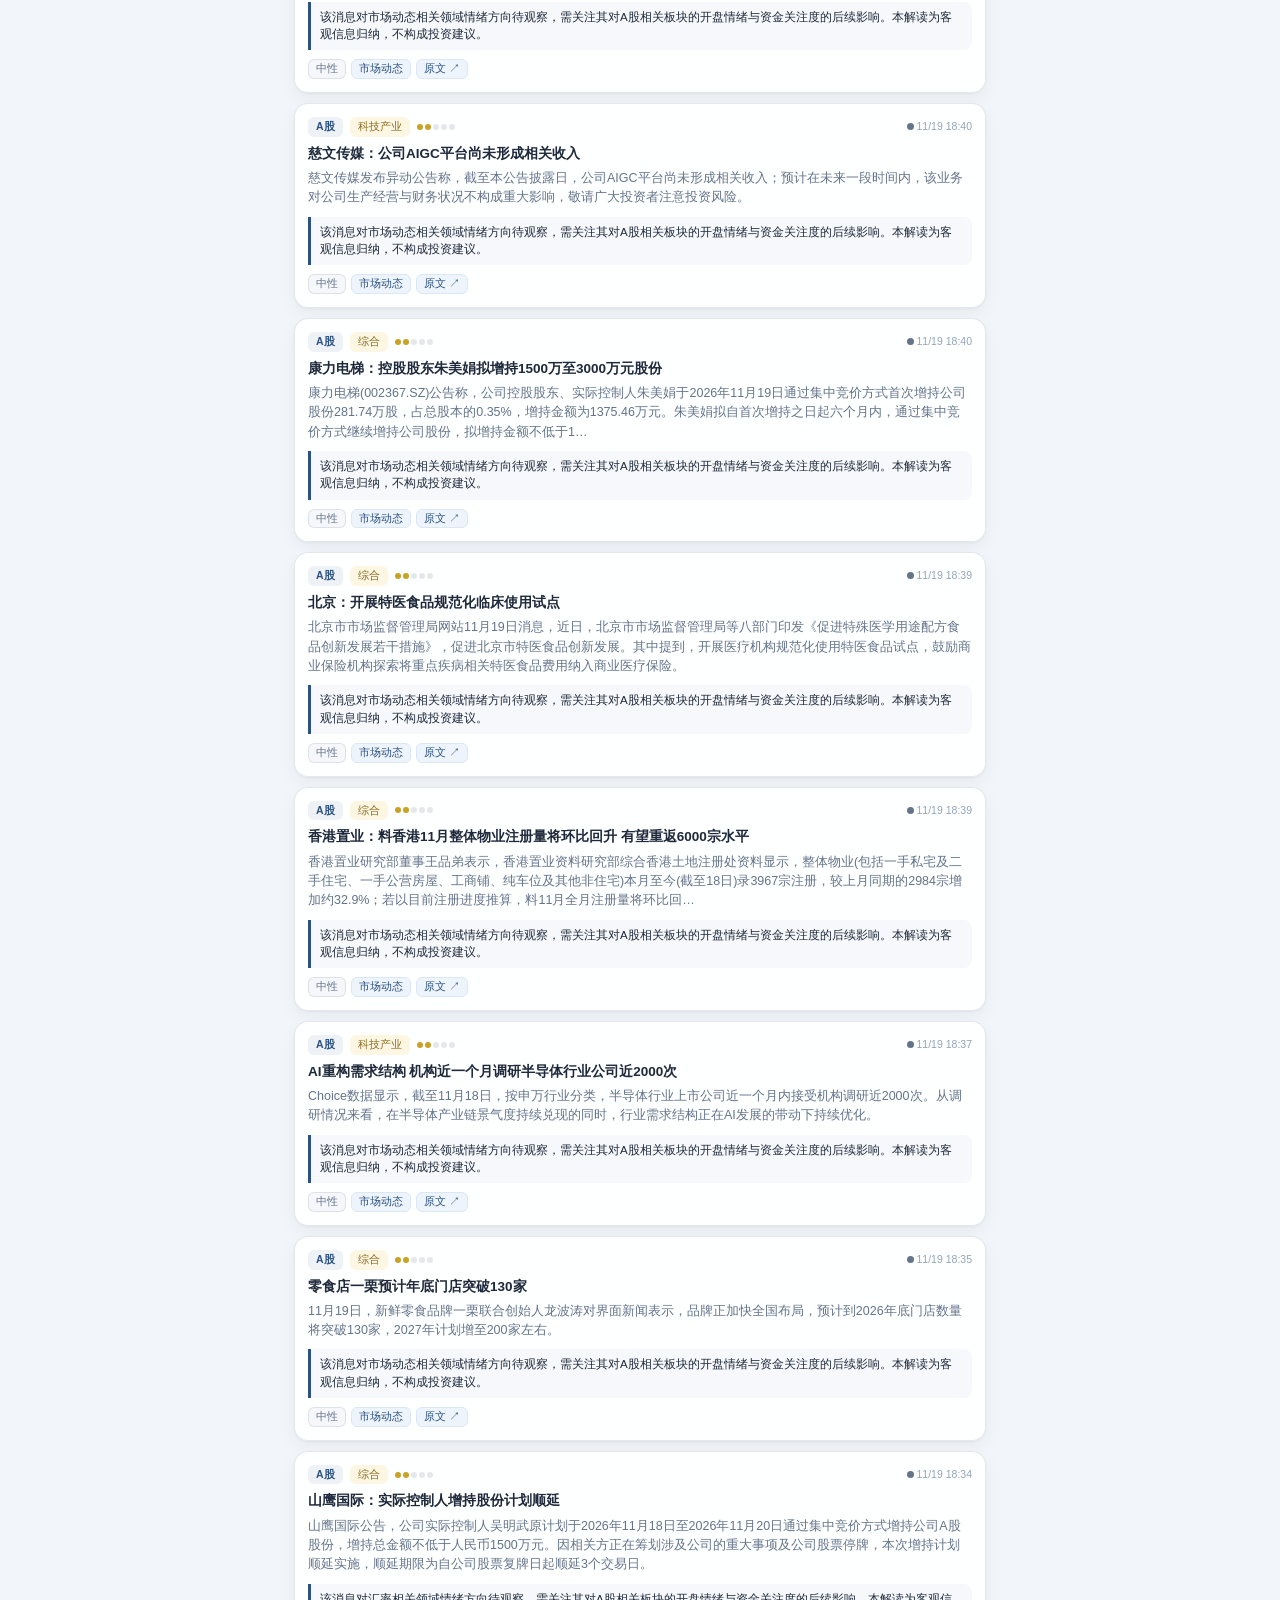
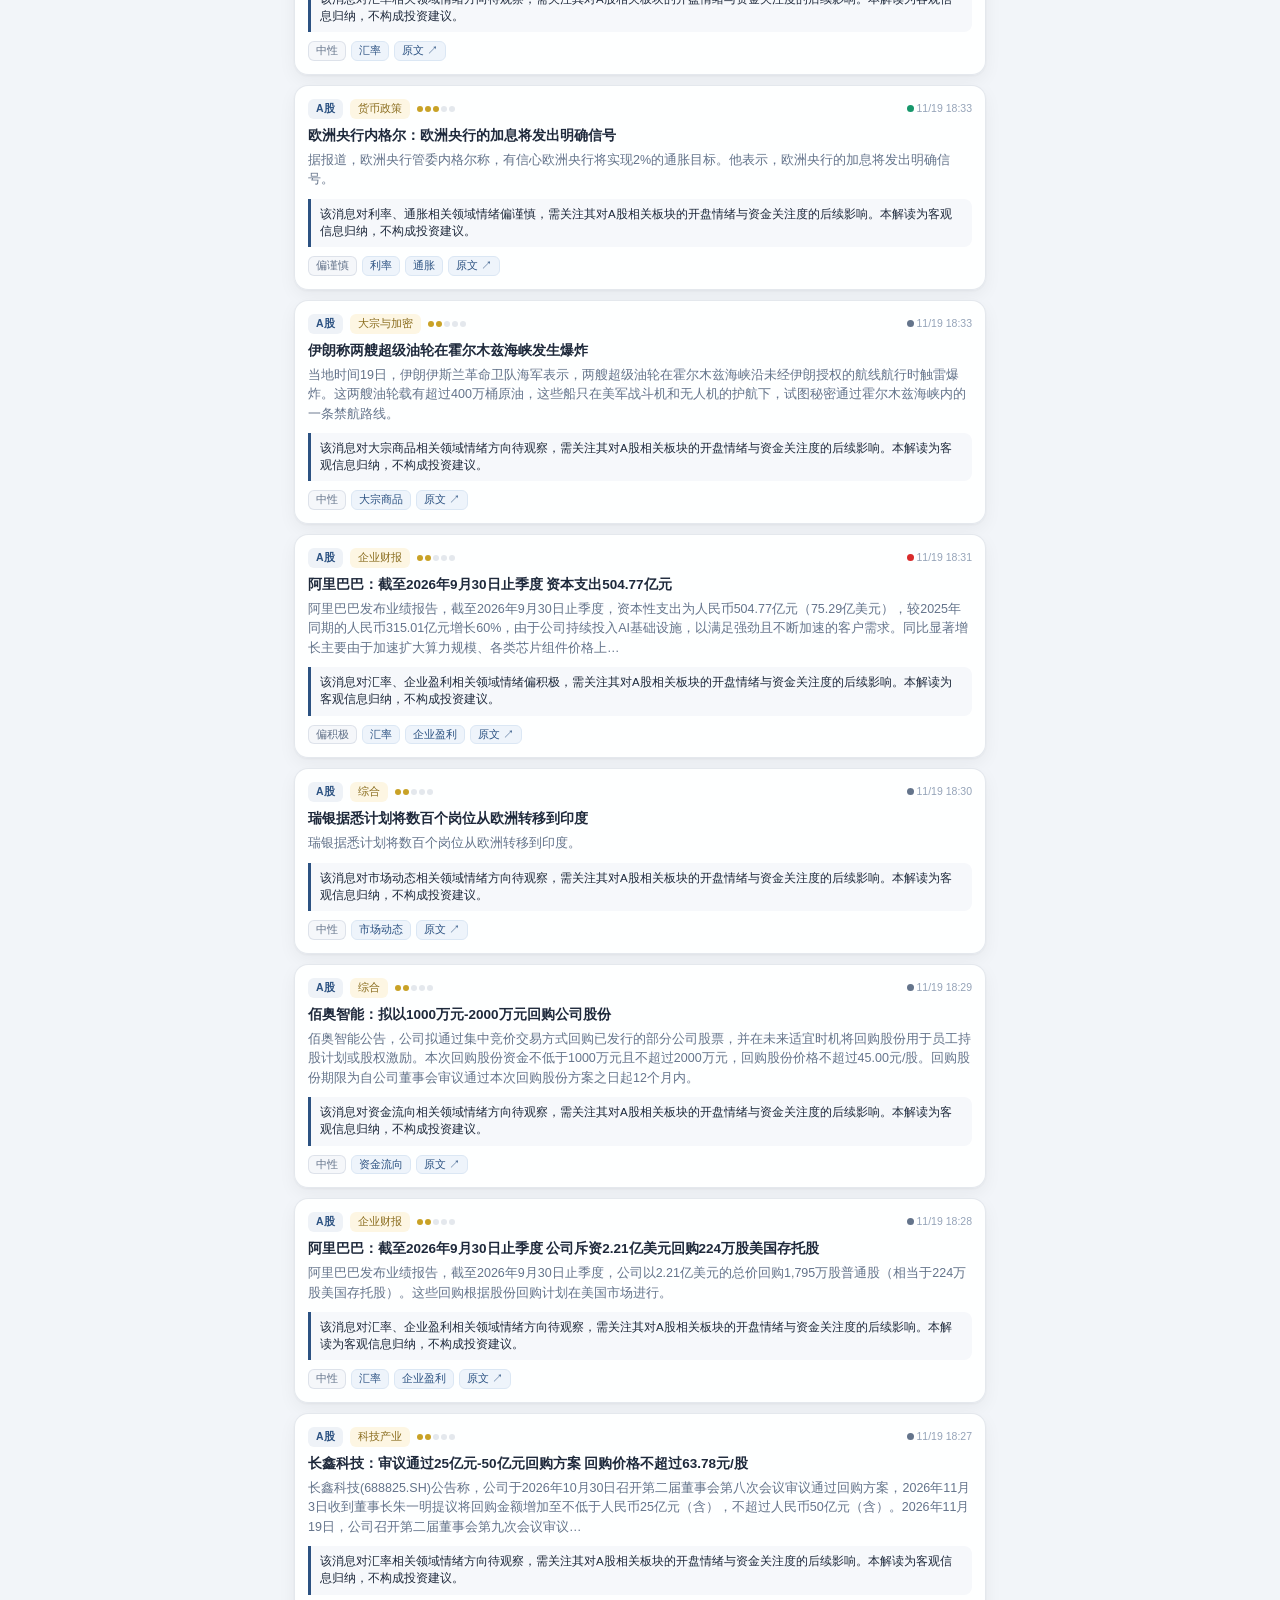
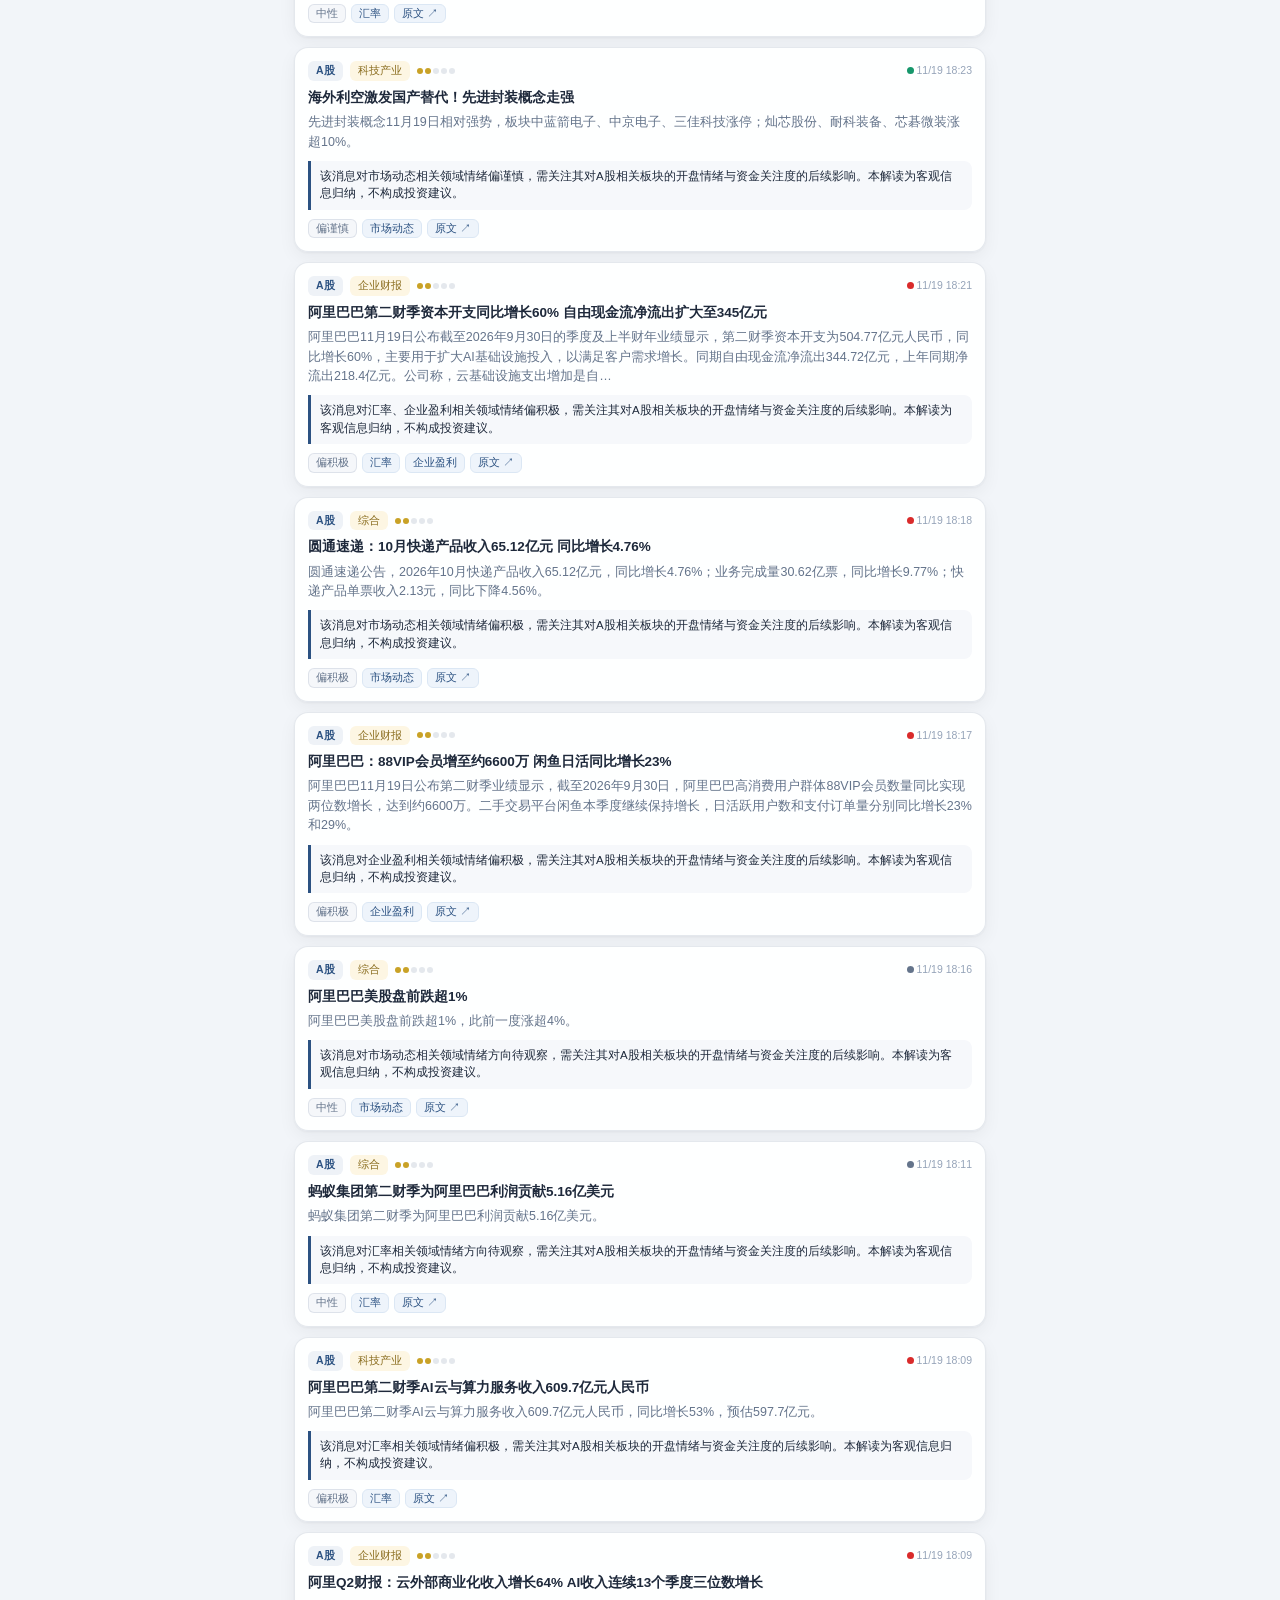
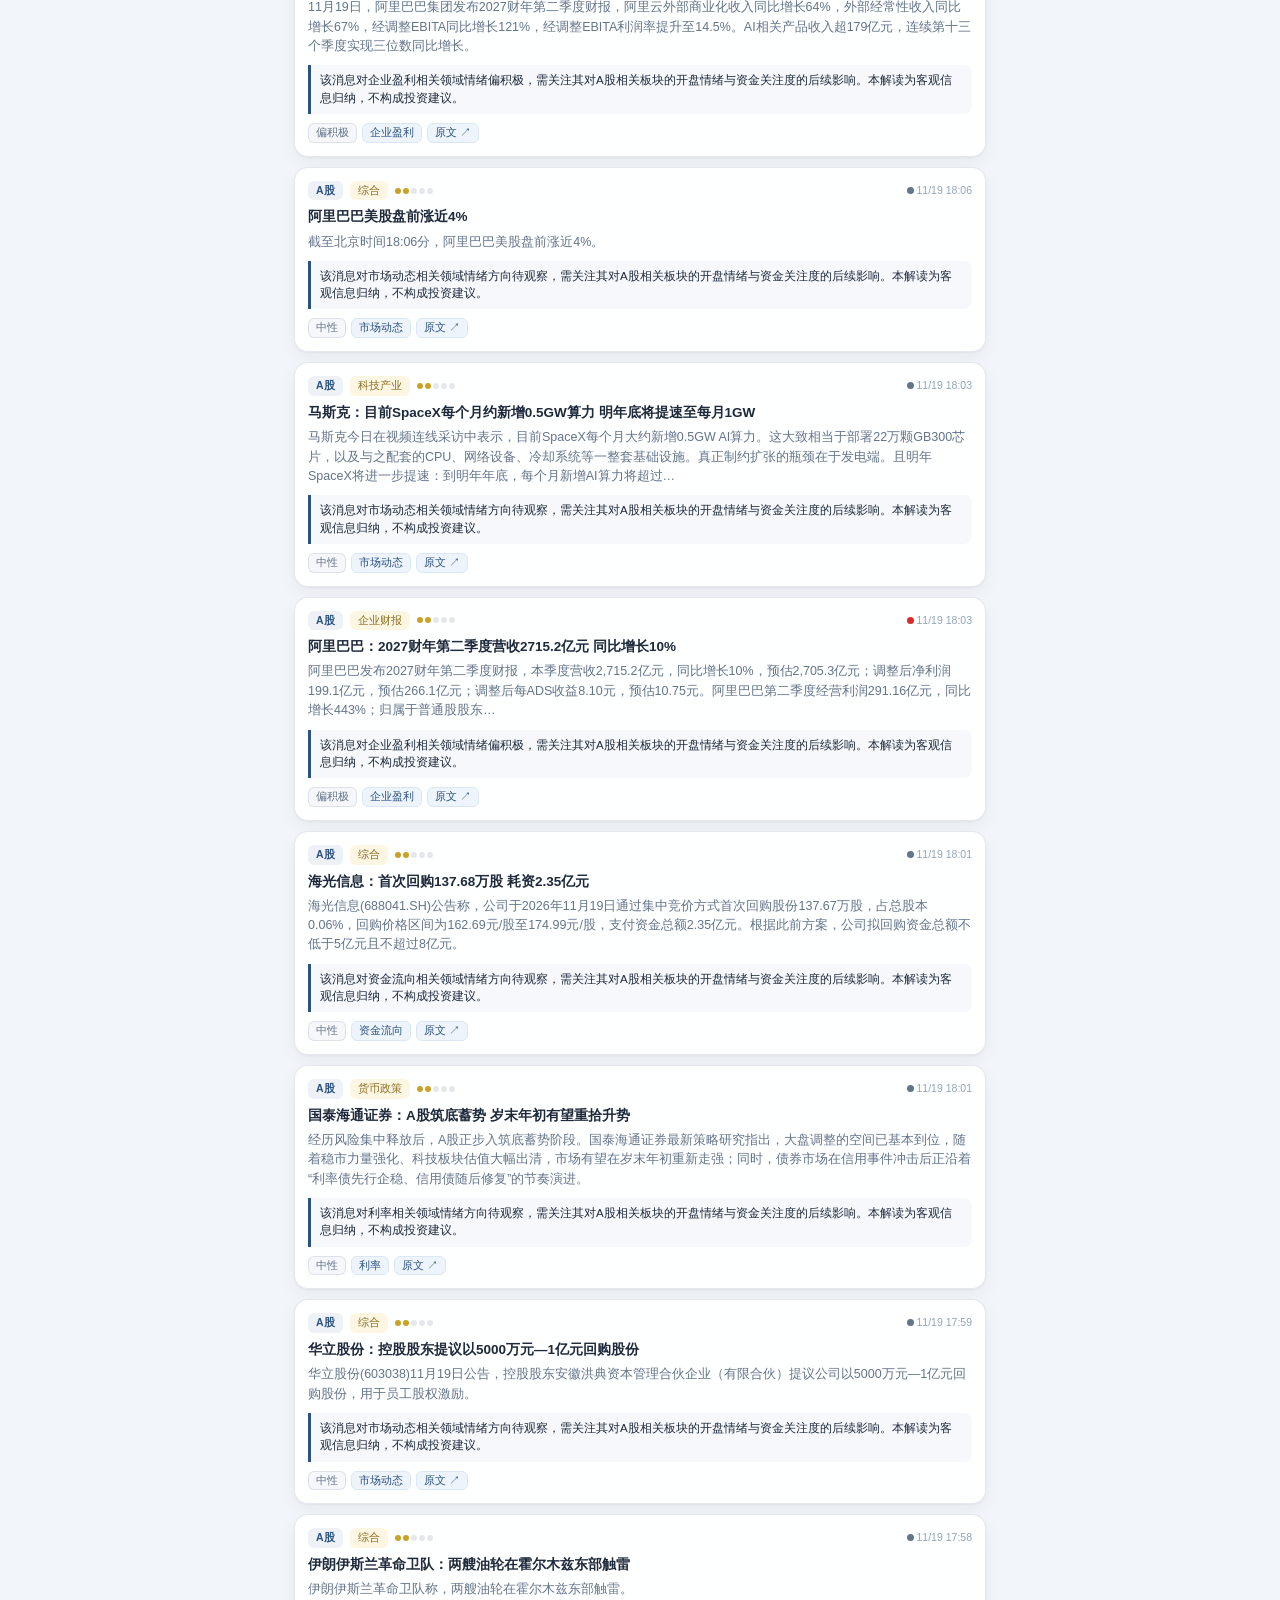
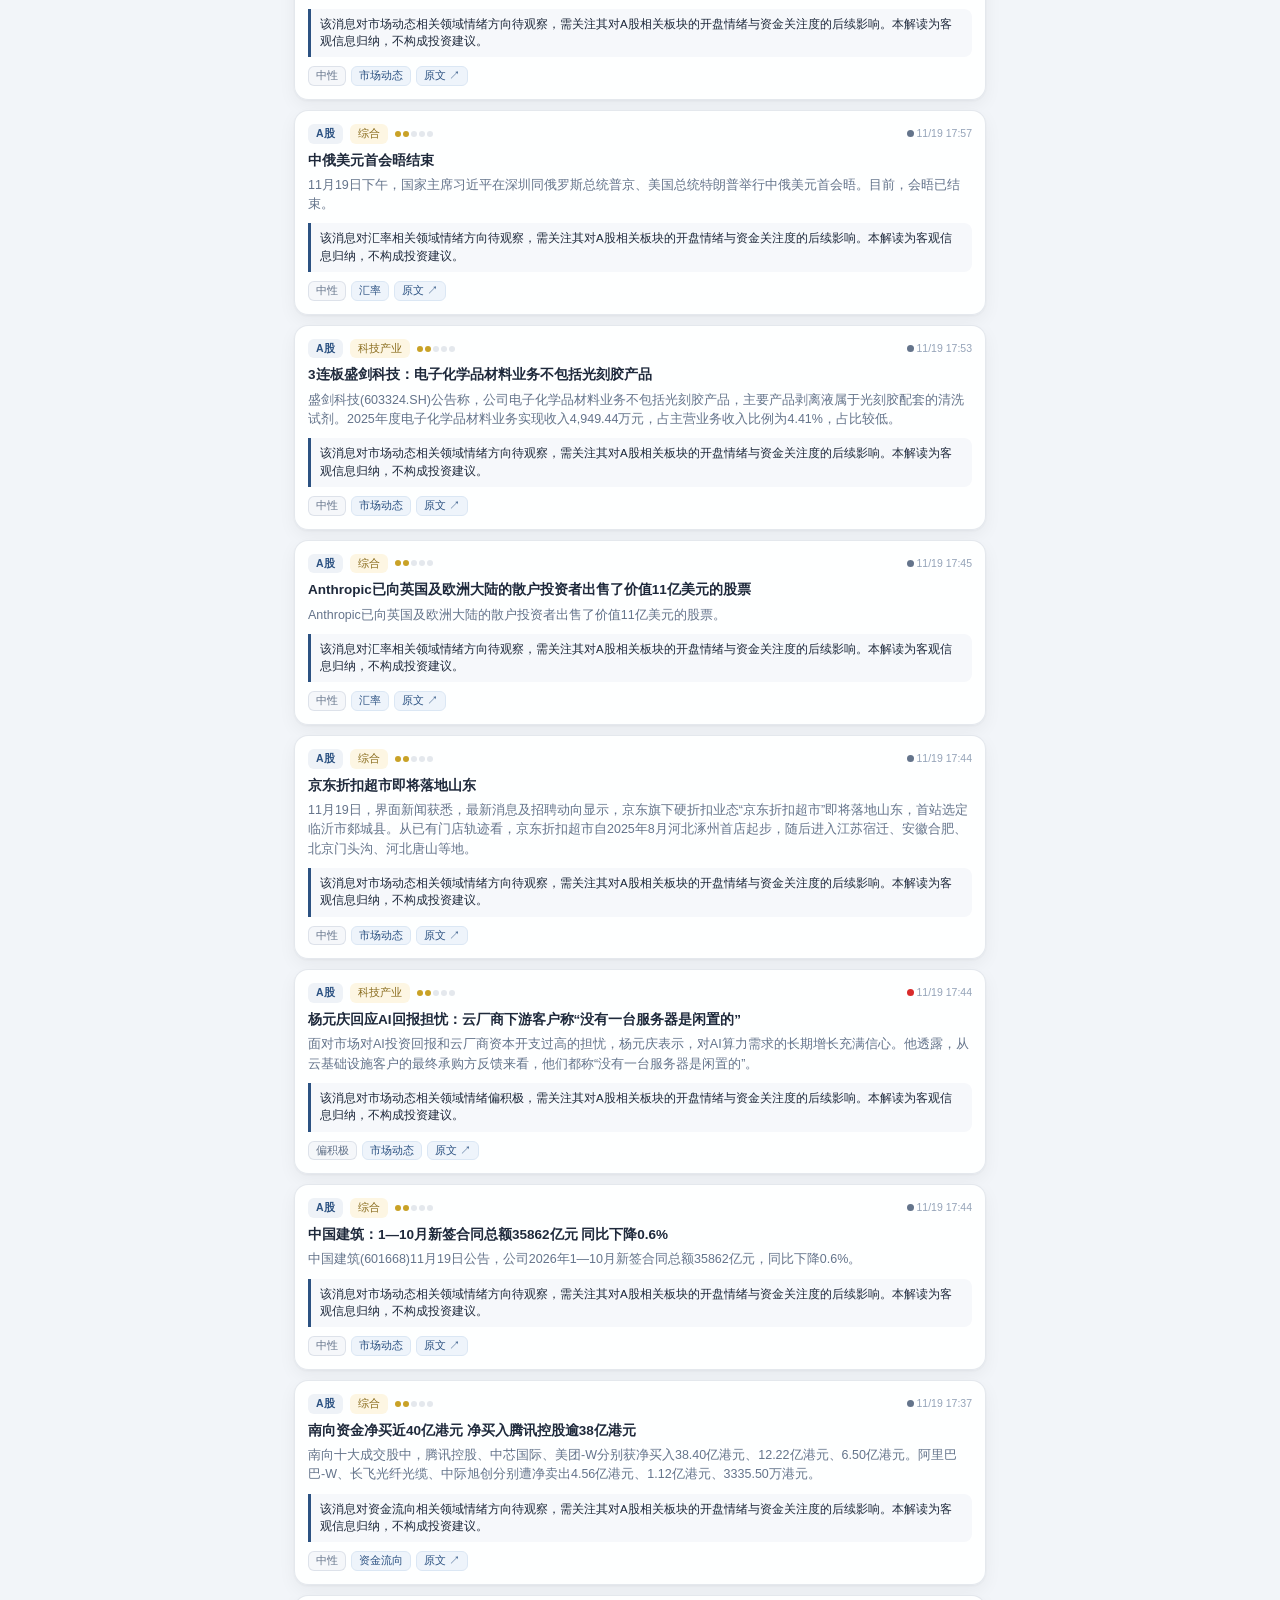
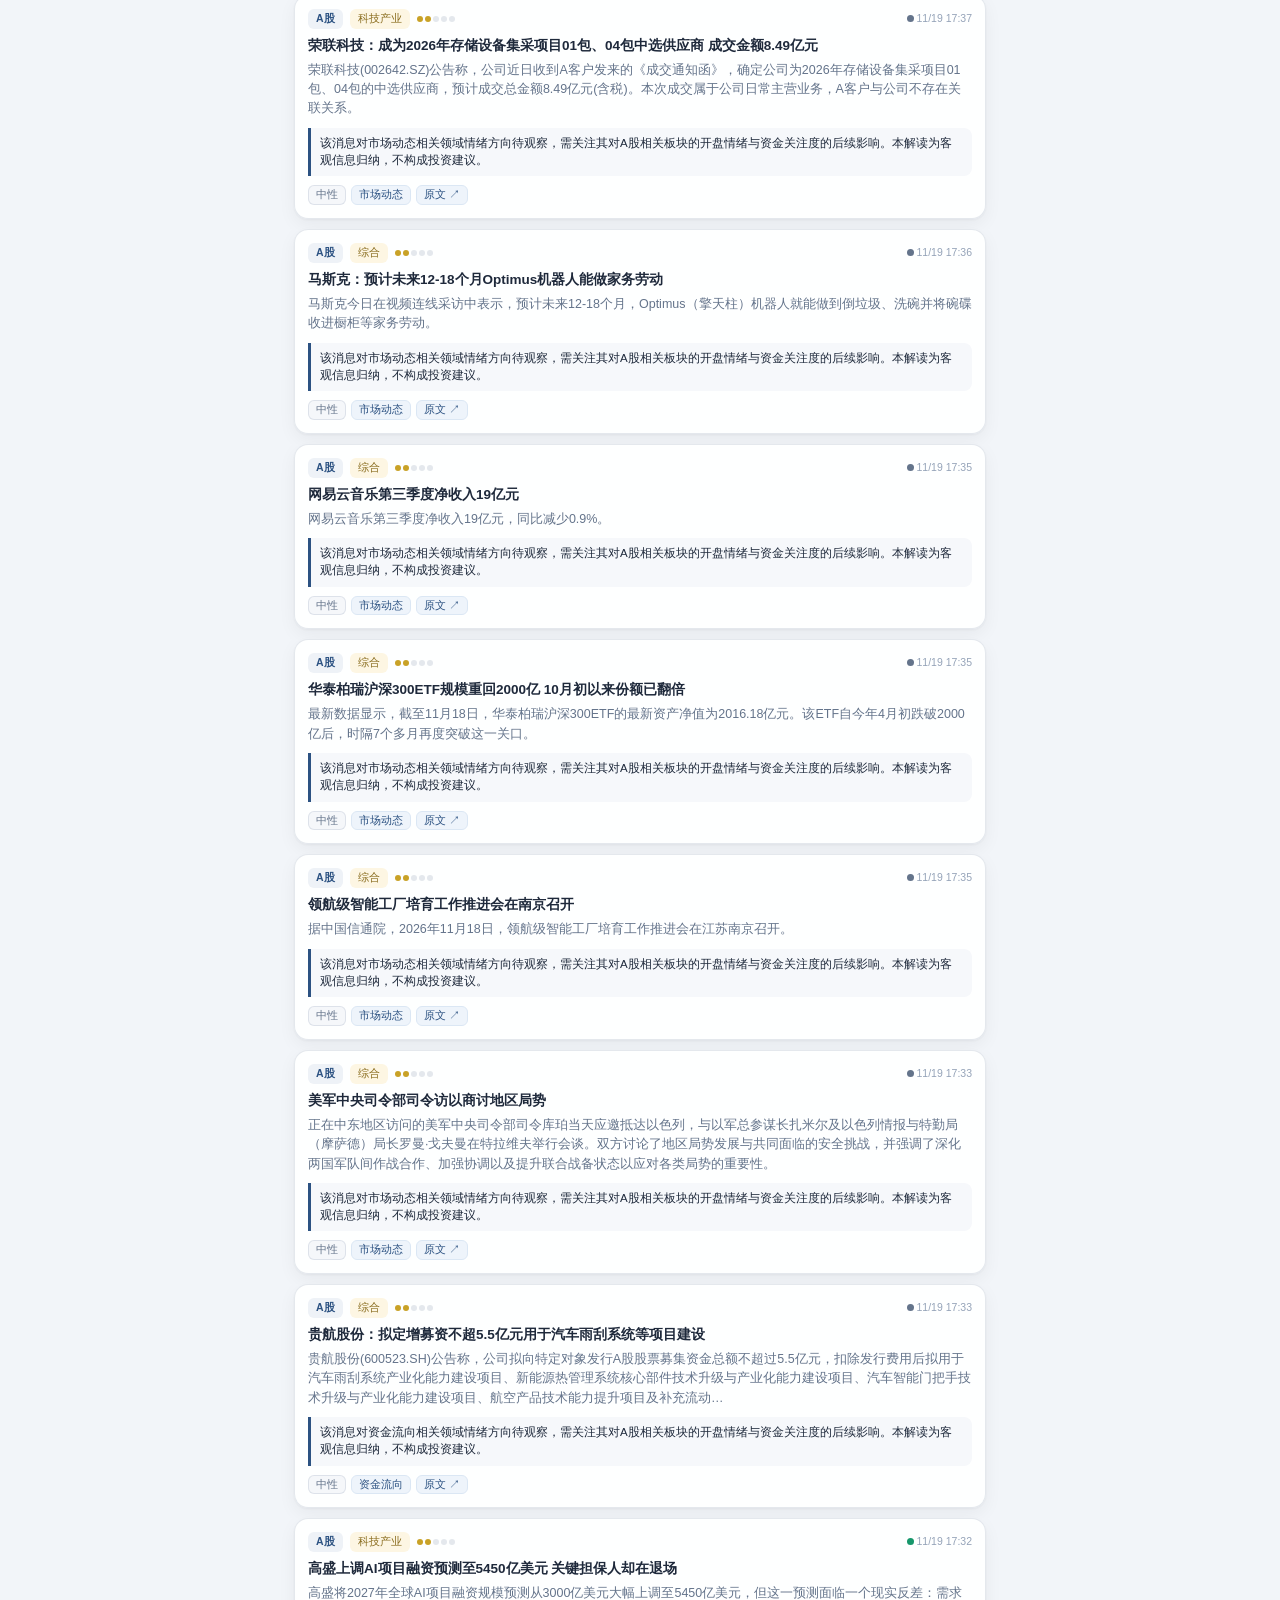
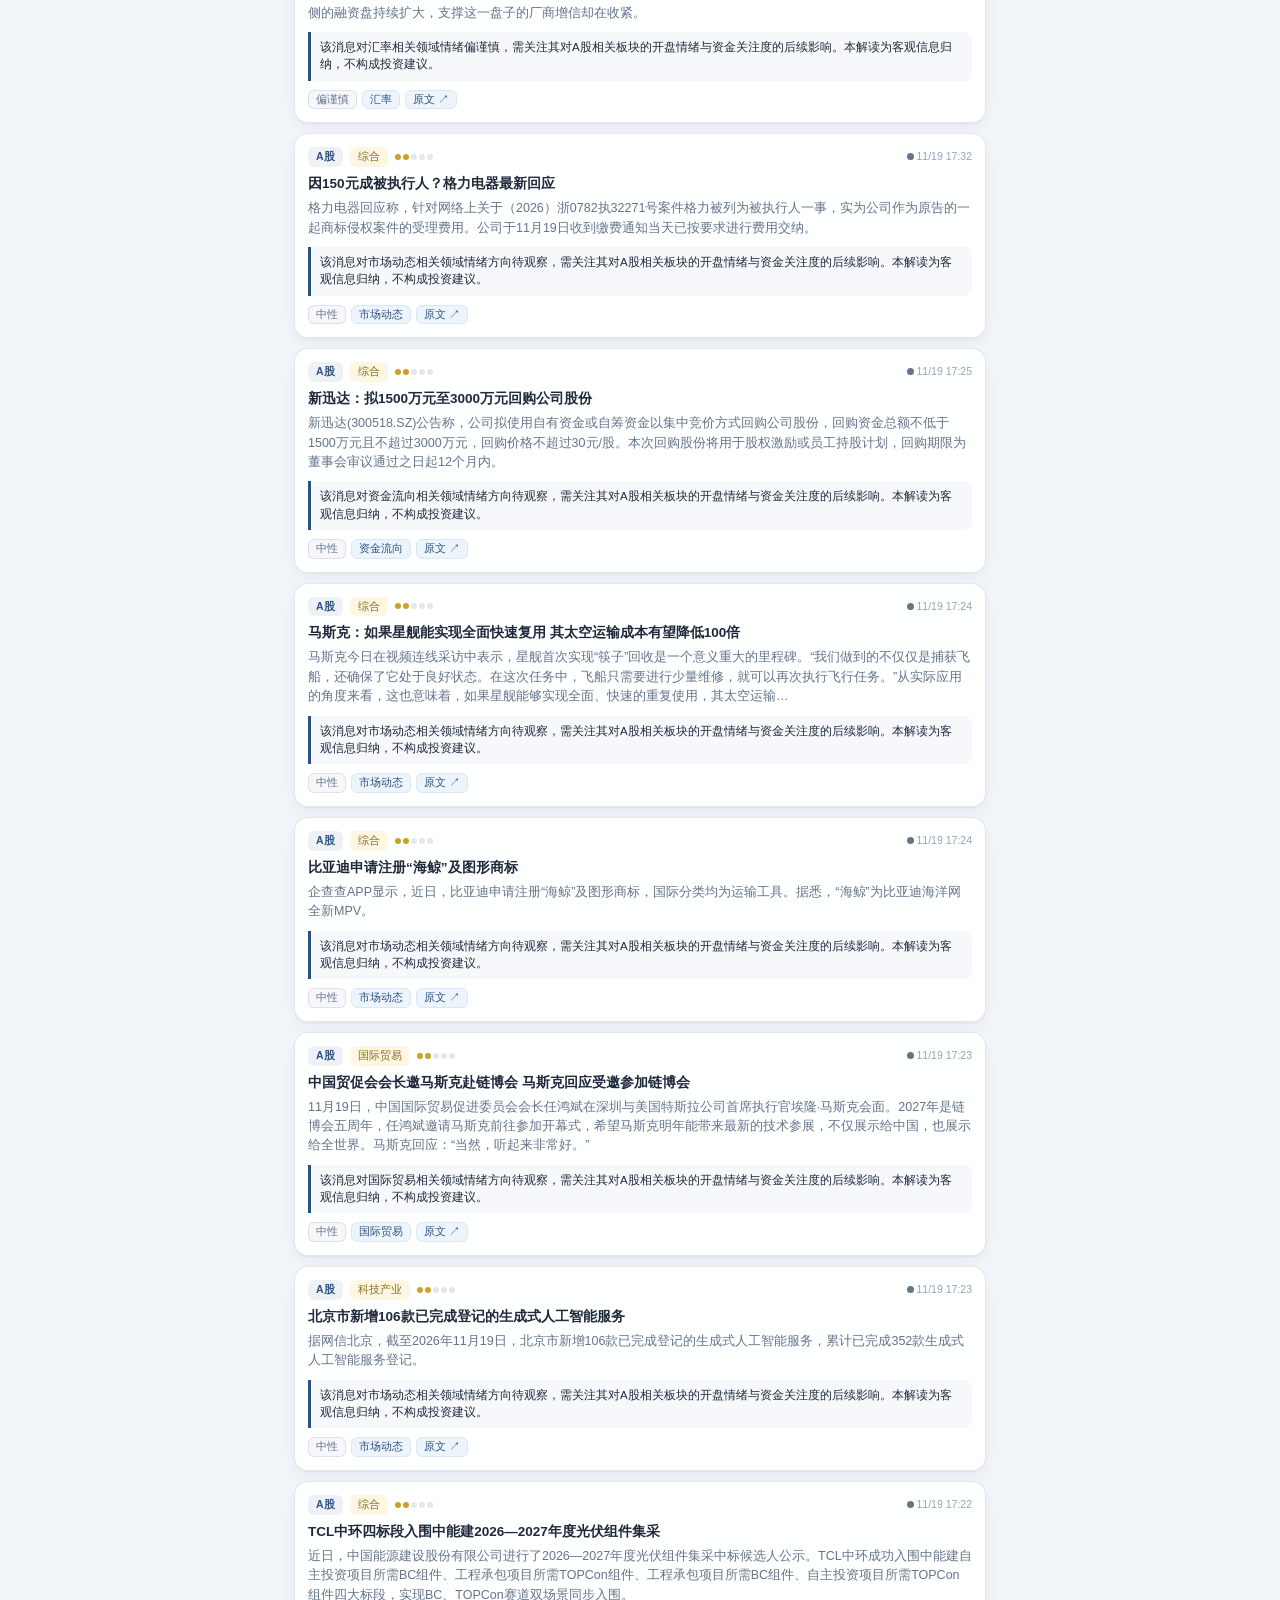
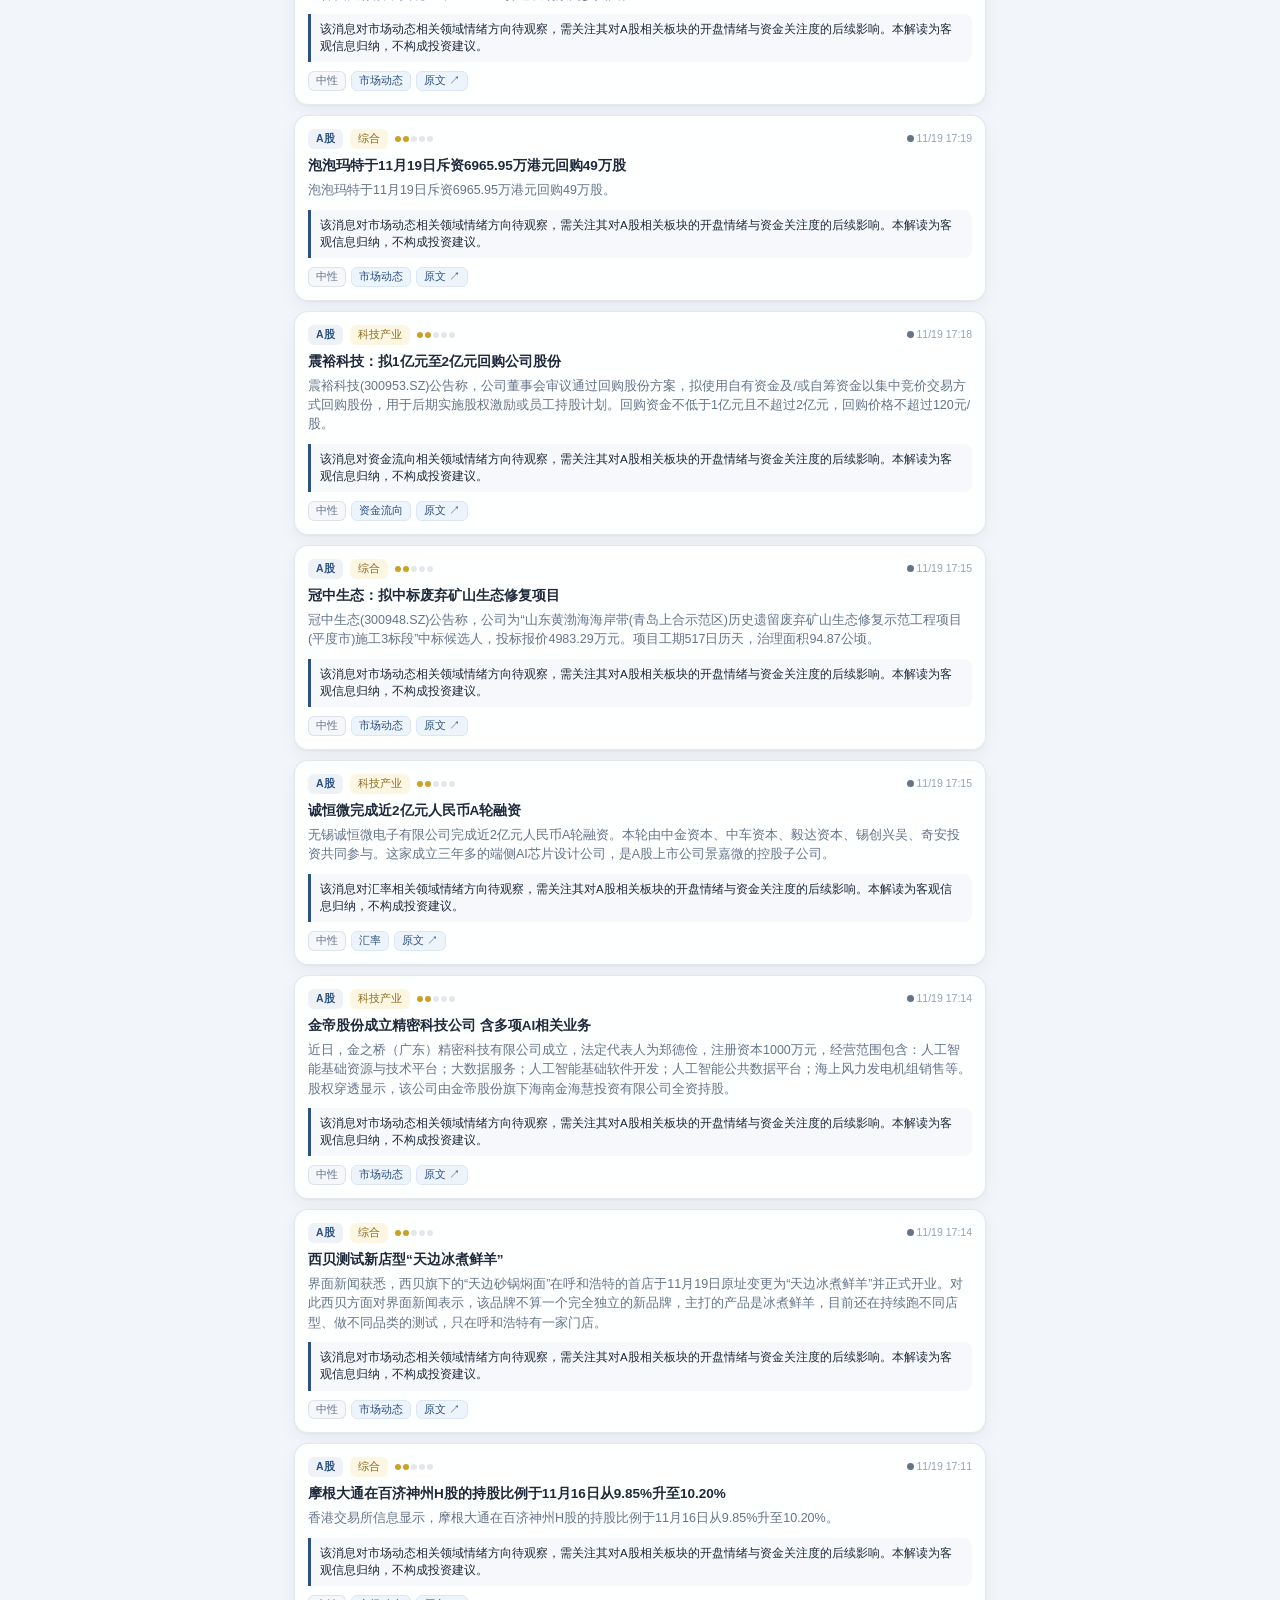
==== commit 70c900ed: "feat: 像素猫猫心情装饰、明亮黄昏背景、精简布局与刷新反馈" ====
--- a/docs/index.html
+++ b/docs/index.html
@@ -23,7 +23,7 @@
     <div class="header-main">
       <div>
         <h1 class="app-title">隔夜财经速览</h1>
-        <p class="app-subtitle" id="update-time">正在加载...</p>
+        <p class="app-subtitle" id="update-time" title="点击刷新">正在加载...</p>
       </div>
       <button id="refresh-btn" class="icon-btn" aria-label="刷新数据" title="刷新数据">
         <svg viewBox="0 0 24 24" width="22" height="22" fill="none" stroke="currentColor" stroke-width="2" stroke-linecap="round" stroke-linejoin="round">
@@ -39,7 +39,7 @@
     <!-- 猫猫心情 + 多空程度 -->
     <section class="mood-hero" id="mood-hero">
       <div class="cat-box" id="cat-box">
-        <svg id="cat-svg" viewBox="0 0 120 120" width="92" height="92" aria-label="市场心情猫猫"></svg>
+        <svg id="cat-svg" viewBox="0 0 120 120" width="96" height="96" aria-label="市场心情猫猫"></svg>
       </div>
       <div class="mood-info">
         <div class="mood-label" id="mood-label">市场情绪</div>
@@ -62,15 +62,6 @@
         <span class="hint-text">点击查看走势</span>
       </div>
       <div class="quotes-grid" id="quotes-grid"></div>
-    </section>
-
-    <!-- 隔夜要点速览 -->
-    <section class="section" id="top-section">
-      <div class="section-head">
-        <h2 class="section-title"><span class="sec-icon">✦</span> 隔夜要点</h2>
-        <span class="hint-text" id="top-count"></span>
-      </div>
-      <div id="top-picks" class="top-picks"></div>
     </section>
 
     <!-- 筛选控制 -->
@@ -105,11 +96,9 @@
       <div id="feed" class="feed"></div>
     </section>
 
-    <!-- 免责声明 -->
-    <footer class="disclaimer">
-      <strong>免责声明</strong>
-      <p>本应用仅汇总公开新闻并提供客观影响分析，不构成任何投资建议或要约。数据来自第三方，可能存在延迟或误差；市场有风险，决策请自主判断并核对原文。行情中的"参考值"为静态参考，不代表实时价格。</p>
-      <p class="foot-note">数据来源：新浪财经、东方财富、Google News、CNBC、MarketWatch、美联储等公开渠道</p>
+    <!-- 页脚（极简） -->
+    <footer class="foot-min">
+      公开信息整理，仅供参考 · 不构成投资建议 · 市场有风险
     </footer>
   </main>
 
--- a/docs/styles.css
+++ b/docs/styles.css
@@ -32,7 +32,10 @@
 .app-header { position: sticky; top: 0; z-index: 20; padding: calc(14px + env(safe-area-inset-top)) 18px 12px; color: #fff; background: rgba(20, 38, 66, .55); backdrop-filter: blur(14px); -webkit-backdrop-filter: blur(14px); }
 .header-main { display: flex; align-items: center; justify-content: space-between; }
 .app-title { margin: 0; font-size: 19px; font-weight: 700; letter-spacing: .5px; }
-.app-subtitle { margin: 2px 0 0; font-size: 11.5px; color: rgba(255,255,255,.75); }
+.app-subtitle { margin: 2px 0 0; font-size: 11.5px; color: rgba(255,255,255,.85); cursor: pointer; display: inline-block; transition: color .2s; }
+.app-subtitle:active { color: #fff; }
+.app-subtitle.flash { animation: flashTxt .8s ease; }
+@keyframes flashTxt { 0%,100% { color: rgba(255,255,255,.85); } 30% { color: #ffe08a; text-shadow: 0 0 8px rgba(255,224,138,.8); } }
 .icon-btn { background: rgba(255,255,255,.15); border: none; color: #fff; width: 38px; height: 38px; border-radius: 50%; display: flex; align-items: center; justify-content: center; cursor: pointer; transition: background .2s; }
 .icon-btn:active { background: rgba(255,255,255,.3); }
 .icon-btn.spinning svg { animation: spin .8s linear infinite; }
@@ -43,7 +46,8 @@
 
 /* ---------- Mood hero (猫猫) ---------- */
 .mood-hero { margin: 16px 14px 4px; display: flex; align-items: center; gap: 14px; background: var(--surface); backdrop-filter: blur(10px); border: 1px solid var(--border); border-radius: 18px; padding: 14px 16px; box-shadow: var(--shadow); }
-.cat-box { flex: 0 0 92px; height: 92px; border-radius: 16px; background: linear-gradient(145deg,#fff6da,#ffe6a8); display: flex; align-items: center; justify-content: center; }
+.cat-box { flex: 0 0 96px; height: 96px; border-radius: 16px; background: linear-gradient(145deg,#fff3e0,#ffd9c0); display: flex; align-items: center; justify-content: center; }
+.cat-box svg { image-rendering: pixelated; }
 .mood-info { flex: 1; min-width: 0; }
 .mood-label { font-size: 11px; color: var(--text-3); }
 .mood-cat-mood { font-size: 15px; font-weight: 700; margin: 1px 0 8px; }
@@ -146,11 +150,14 @@
 #chart-canvas { width: 100%; height: 100%; }
 .chart-note { font-size: 11px; color: var(--text-3); margin-top: 6px; min-height: 16px; }
 
-/* ---------- Disclaimer ---------- */
-.disclaimer { margin: 22px 14px 10px; padding: 15px; background: rgba(238,241,245,.85); border-radius: 12px; font-size: 11px; color: var(--text-2); line-height: 1.6; }
-.disclaimer strong { color: var(--text); font-size: 12px; }
-.disclaimer p { margin: 5px 0 0; }
-.foot-note { color: var(--text-3) !important; font-size: 10px !important; }
+/* ---------- 极简页脚 ---------- */
+.foot-min { margin: 18px 14px 6px; text-align: center; font-size: 10px; color: var(--text-3); opacity: .75; }
+
+/* ---------- Toast ---------- */
+.toast { position: fixed; left: 50%; top: 76px; transform: translate(-50%, -12px); z-index: 80;
+  background: rgba(30,42,66,.92); color: #fff; font-size: 12.5px; padding: 9px 18px; border-radius: 20px;
+  box-shadow: 0 6px 20px rgba(0,0,0,.18); opacity: 0; pointer-events: none; transition: opacity .25s, transform .25s; white-space: nowrap; }
+.toast.show { opacity: 1; transform: translate(-50%, 0); }
 
 /* ---------- Pull ---------- */
 .pull-indicator { position: fixed; top: -50px; left: 0; right: 0; text-align: center; font-size: 12px; color: #fff; background: var(--primary); padding: 10px; transition: top .2s; z-index: 60; }
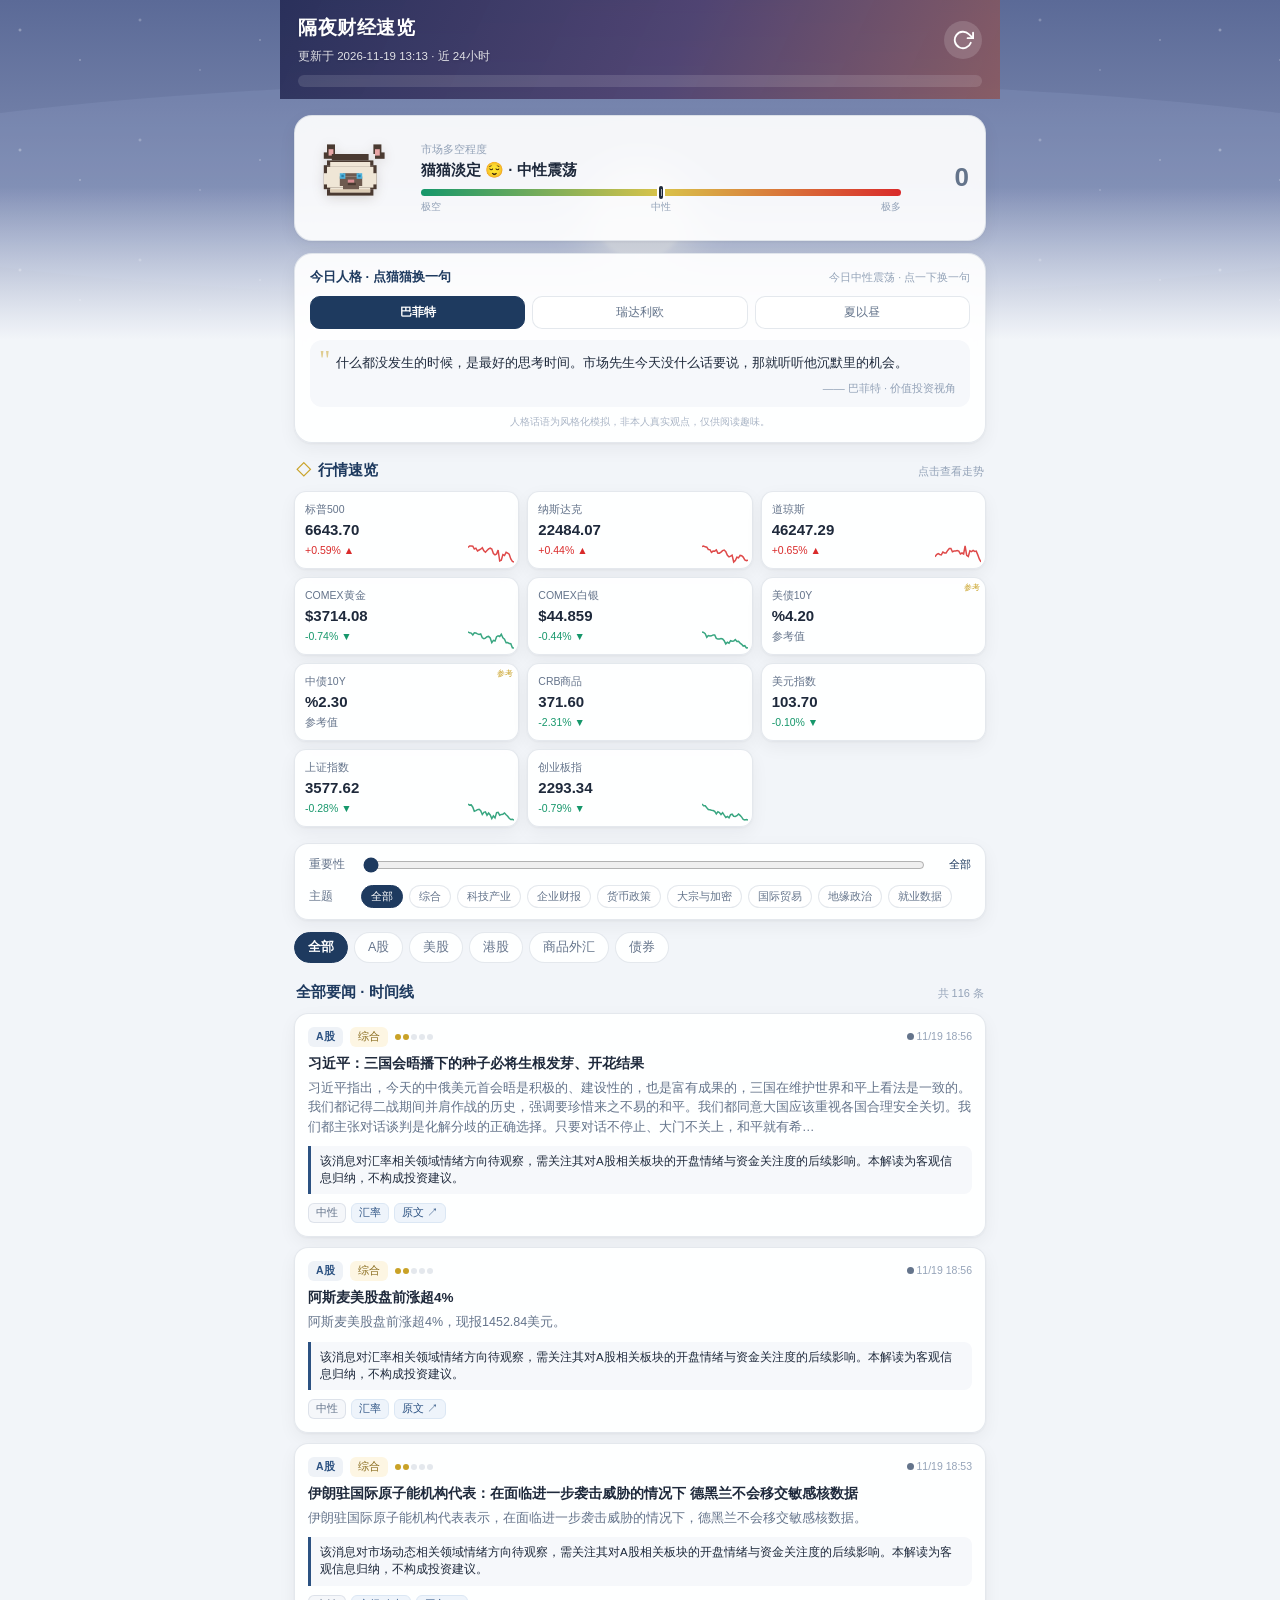
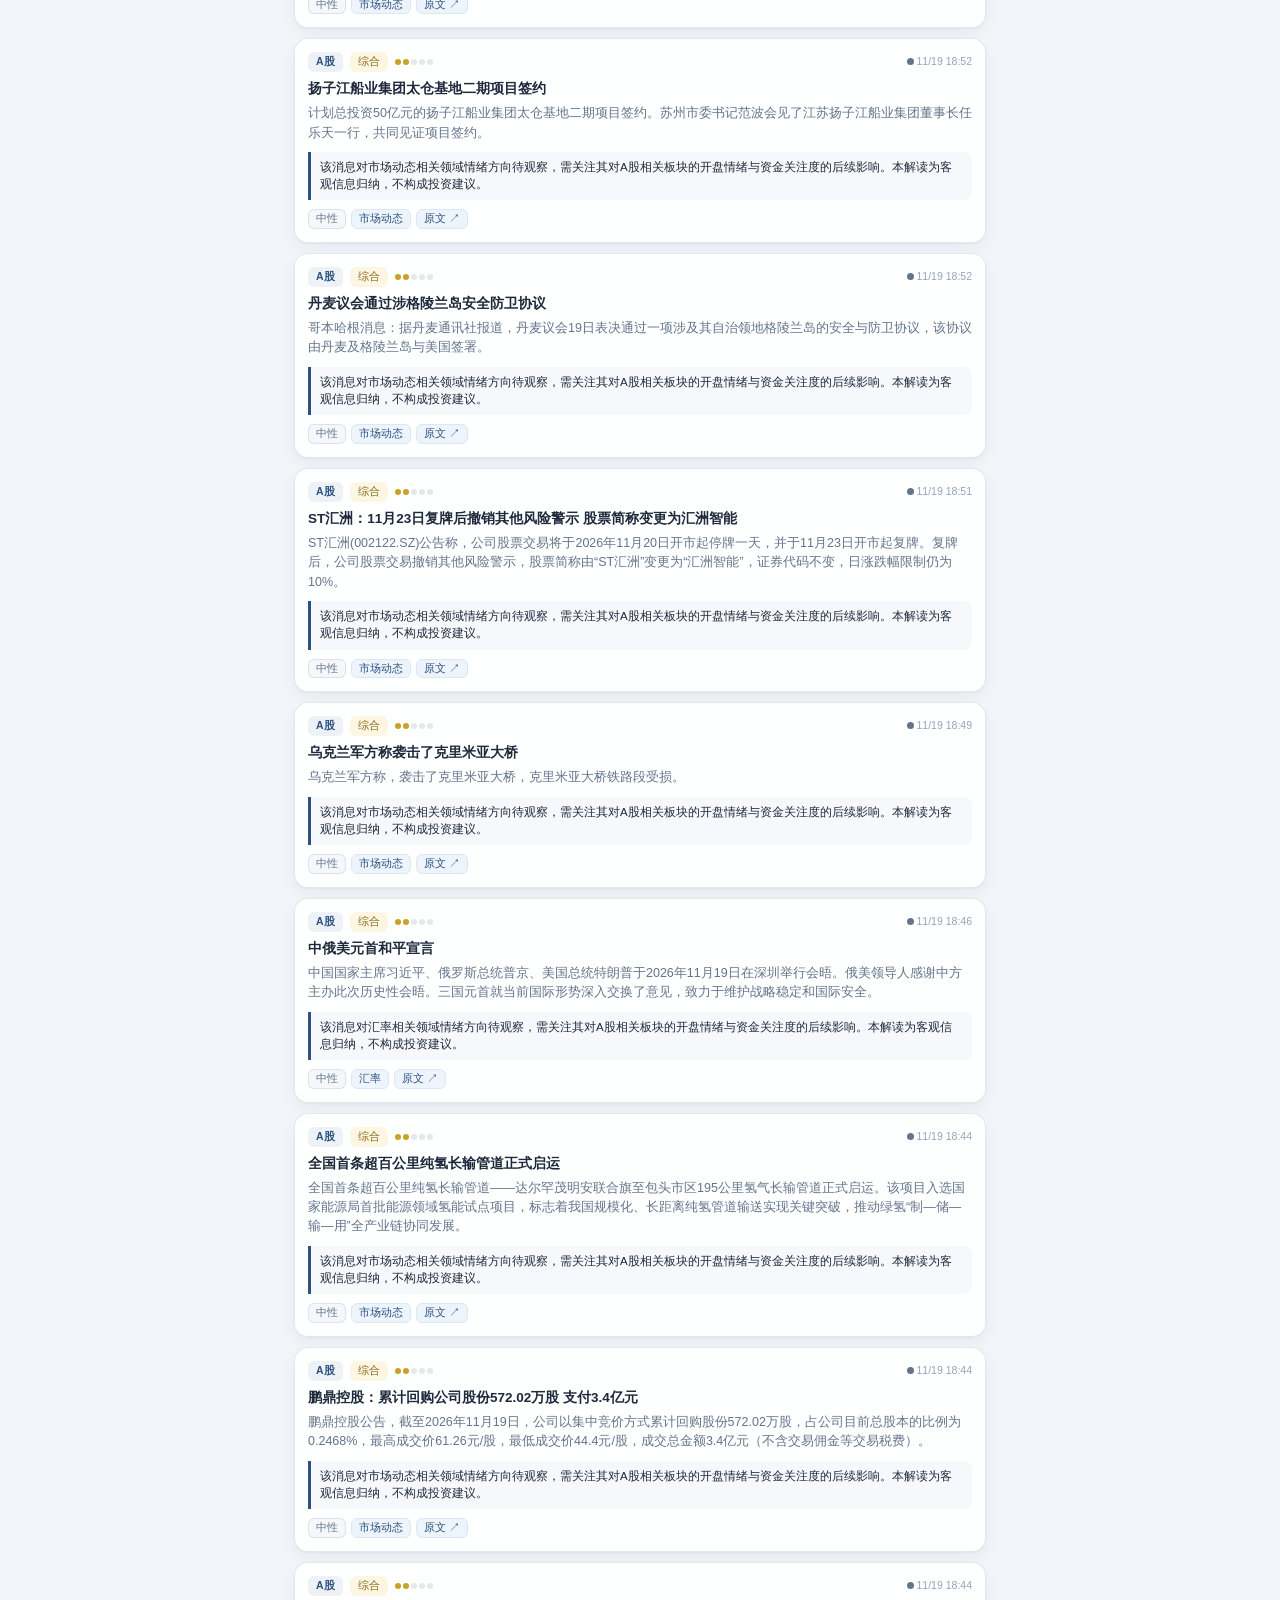
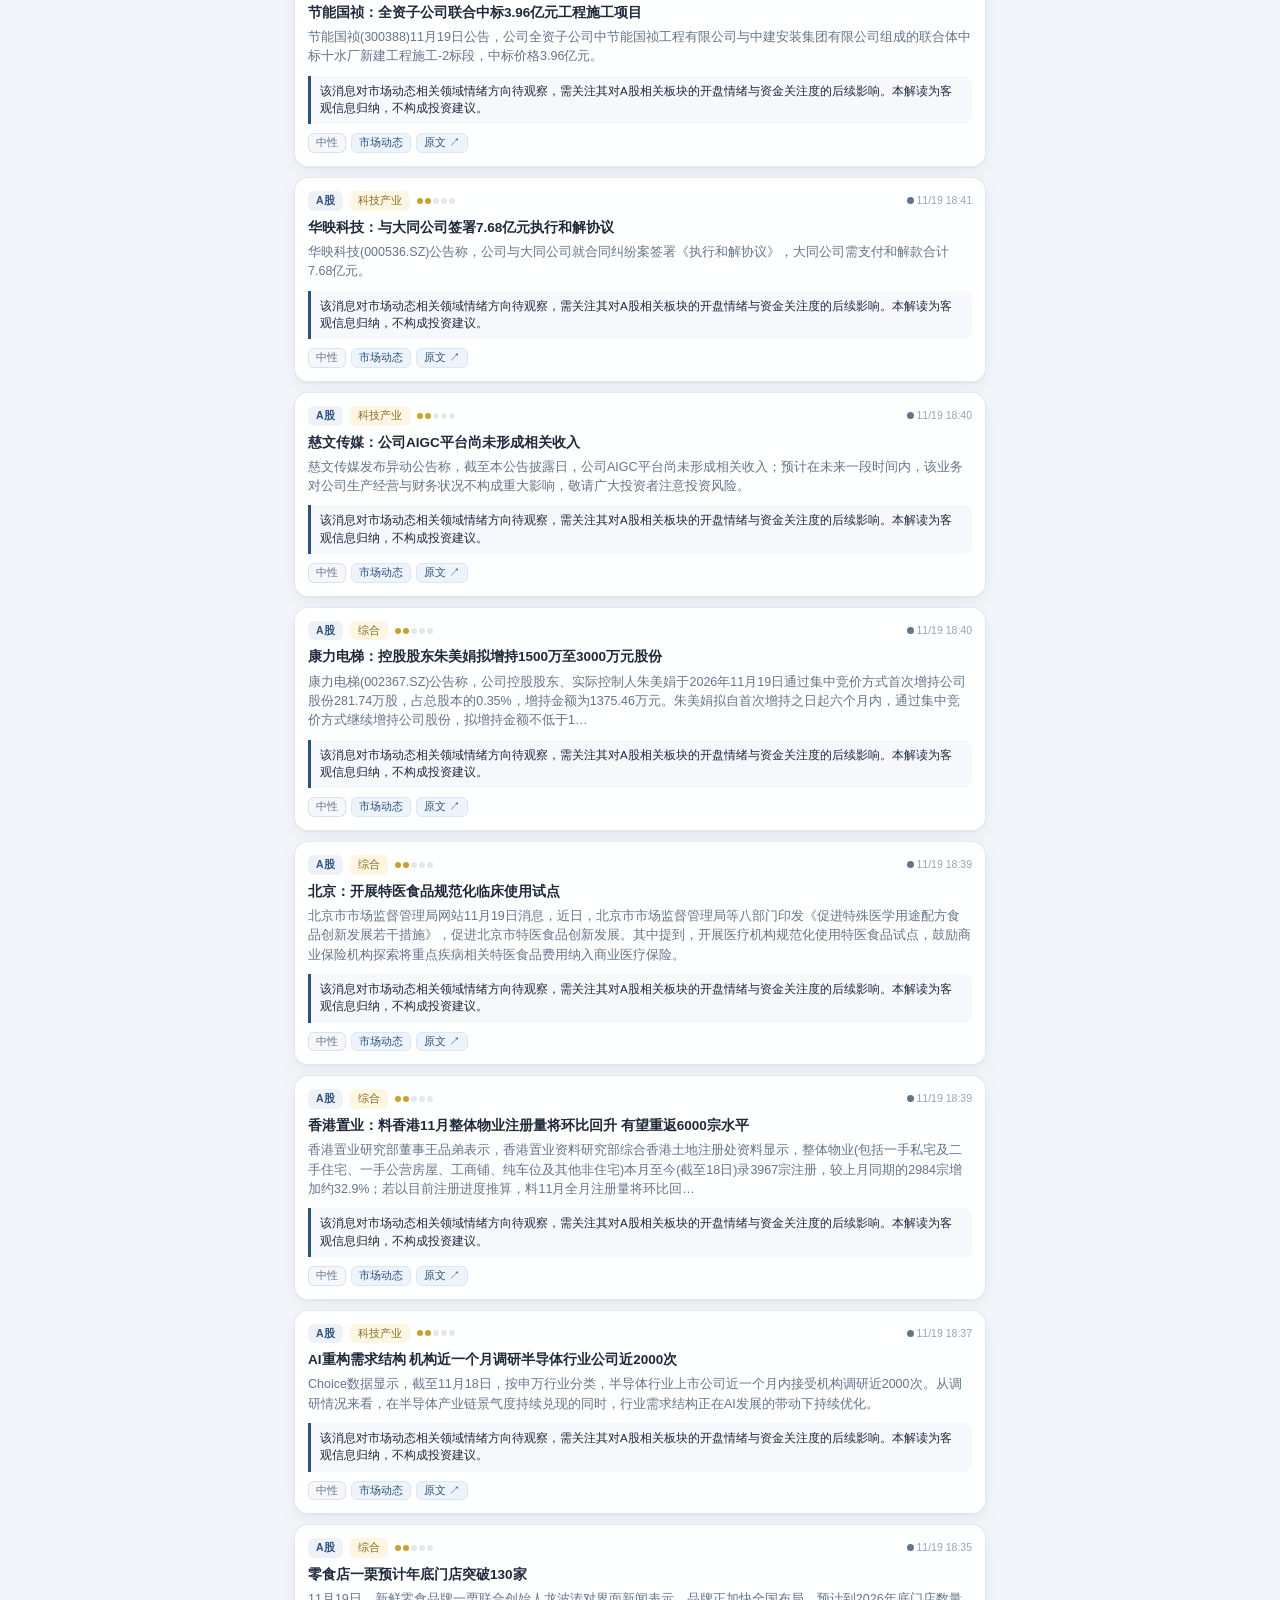
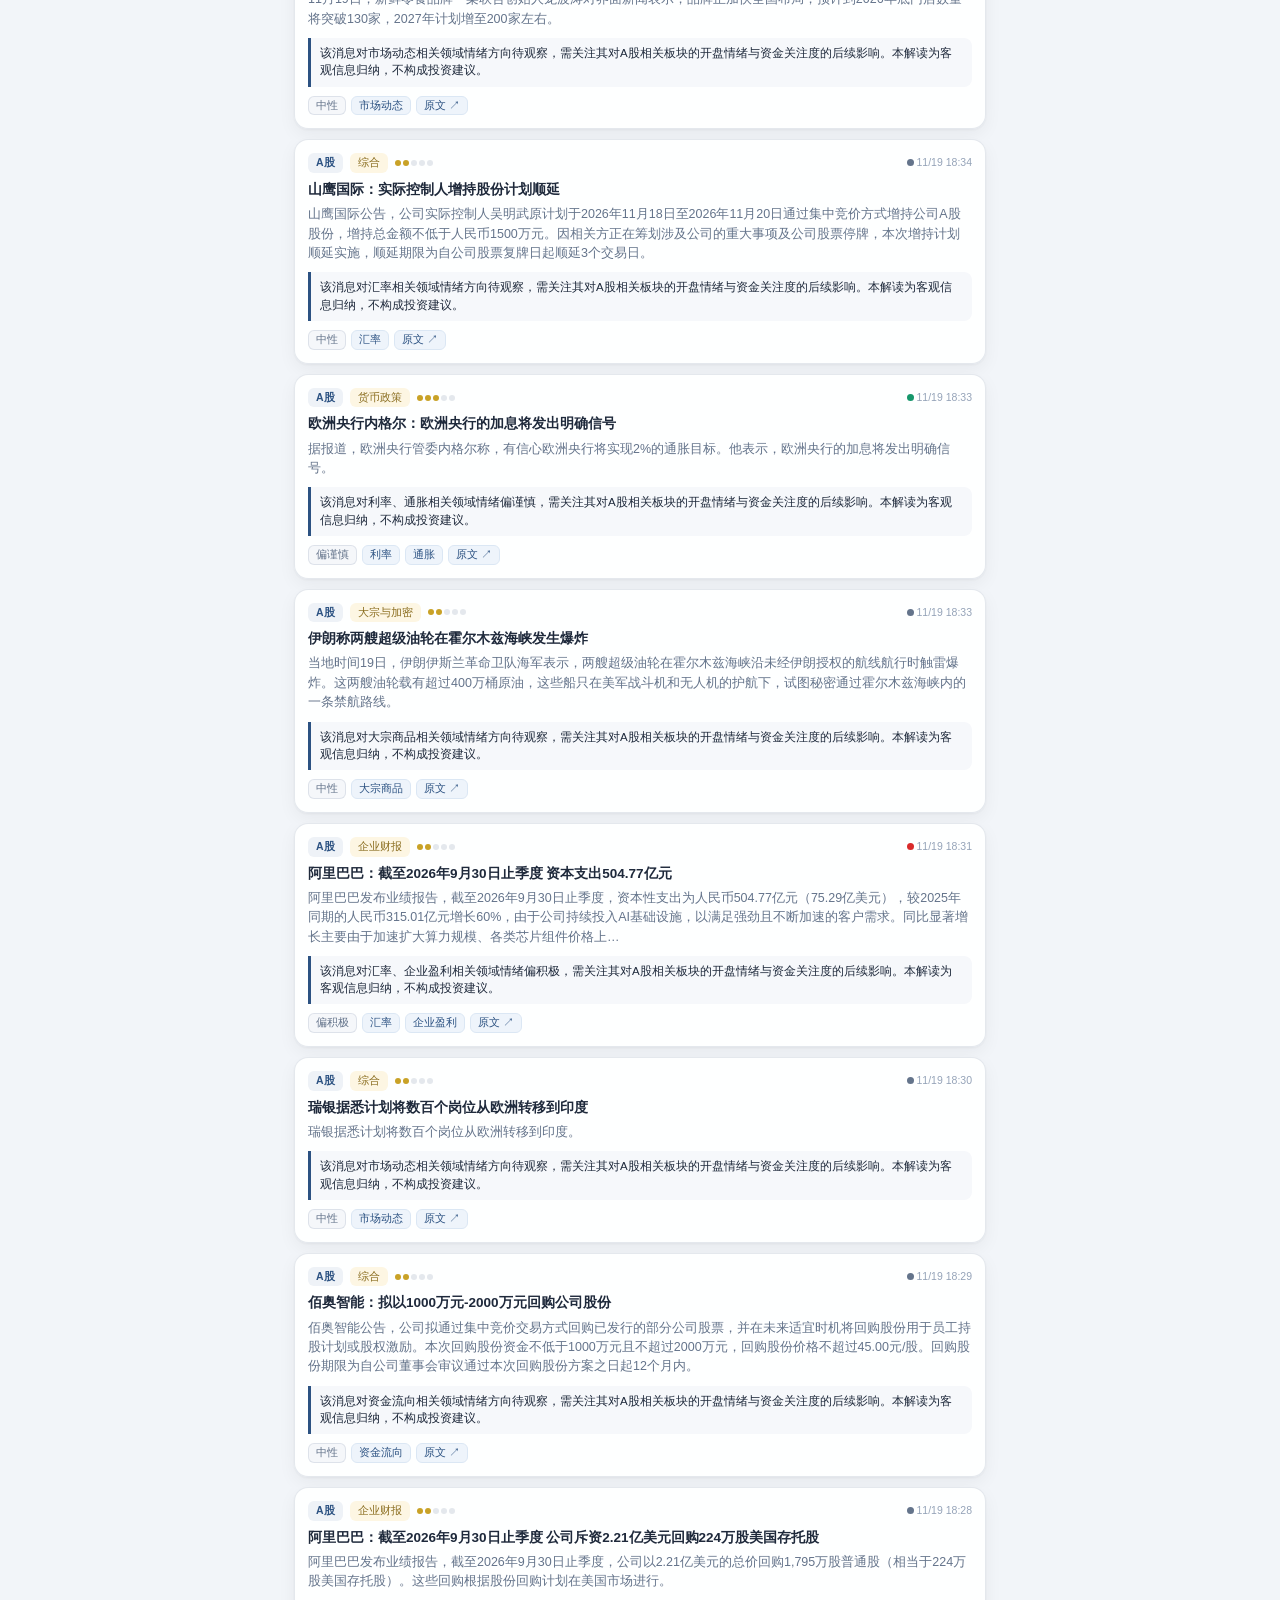
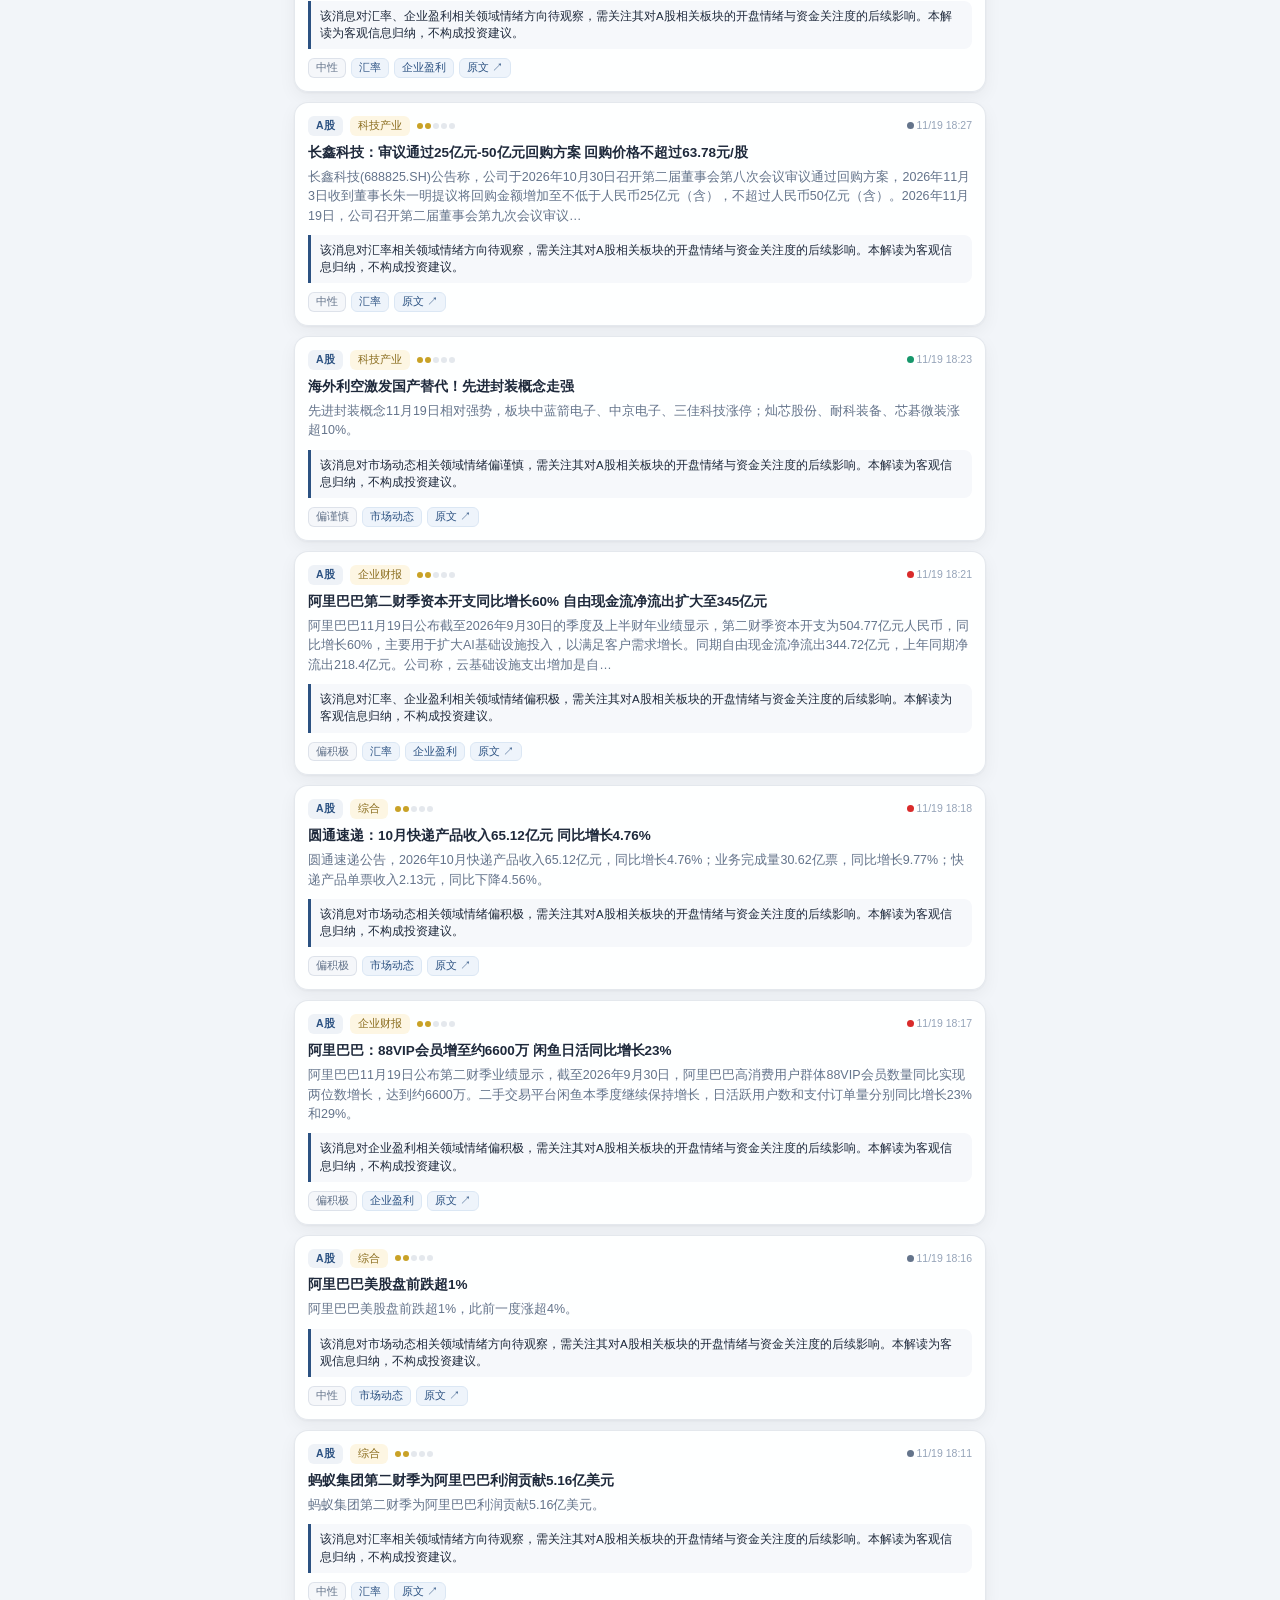
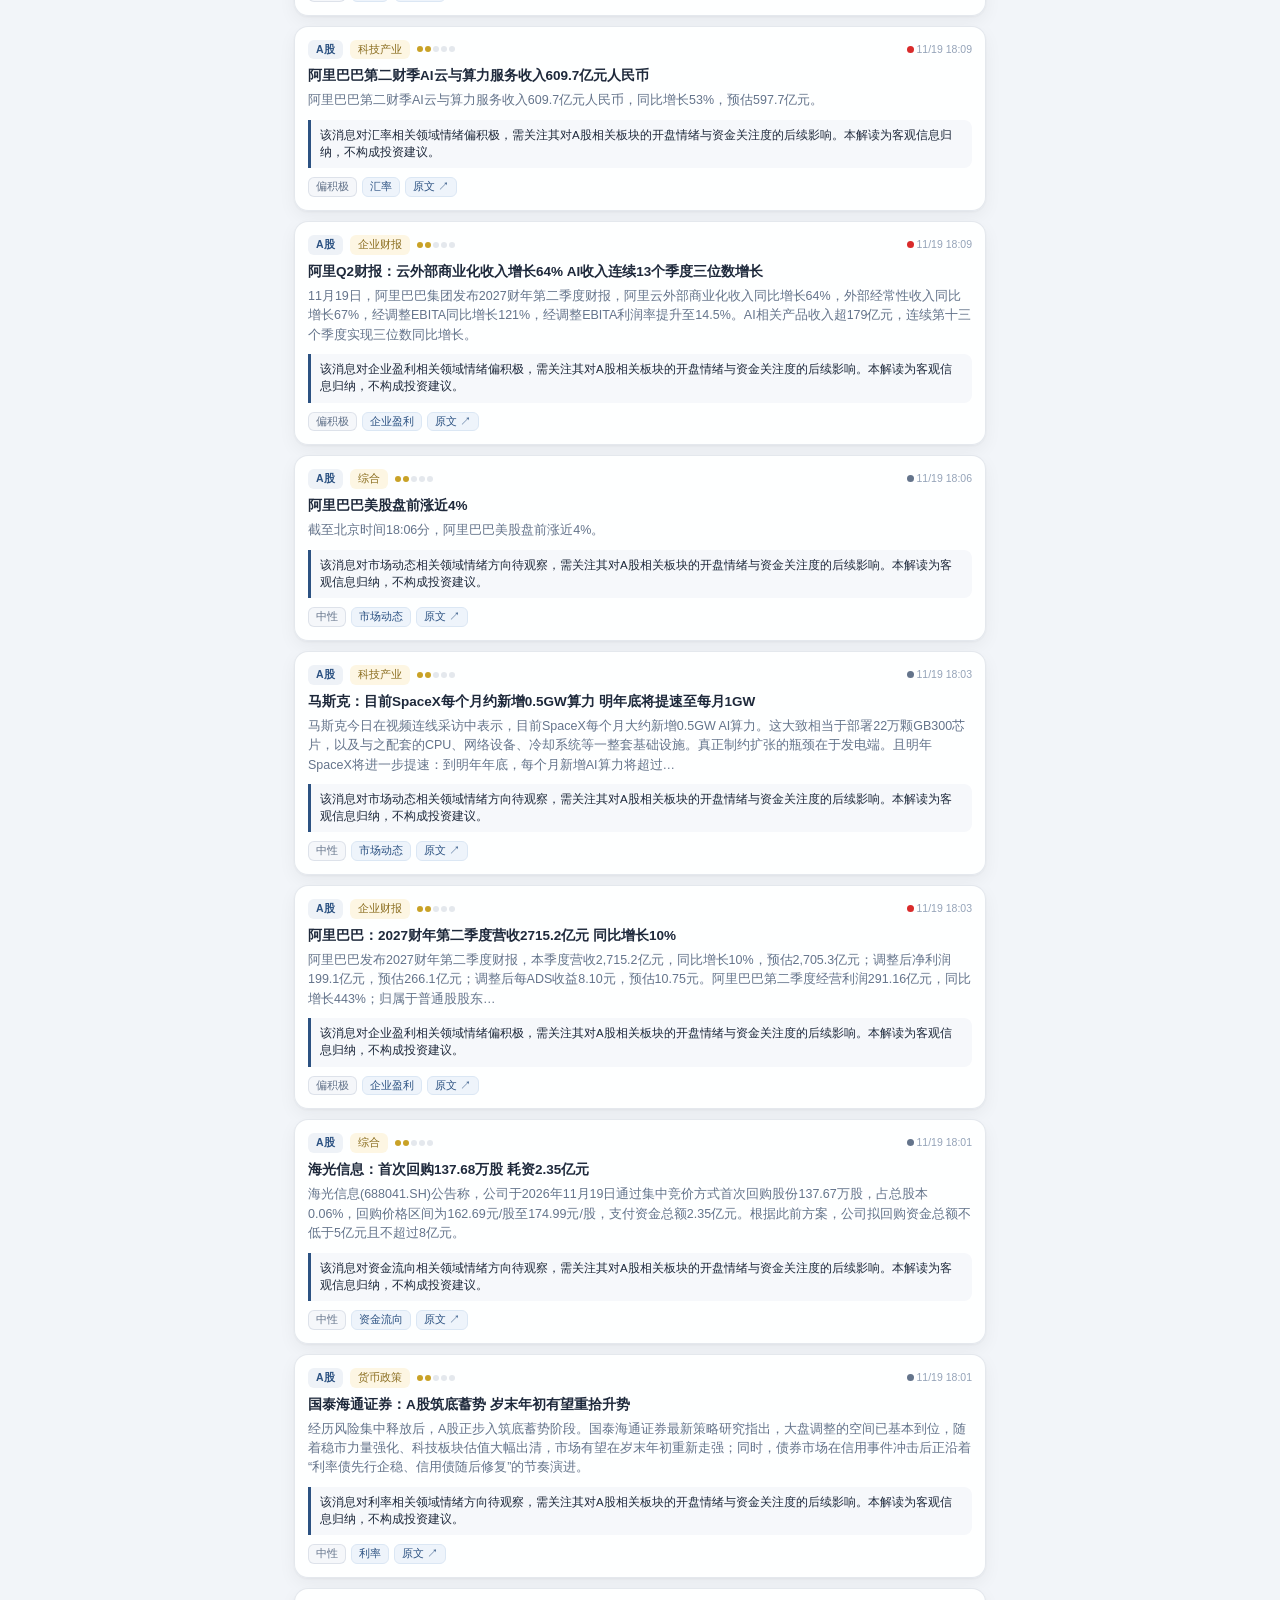
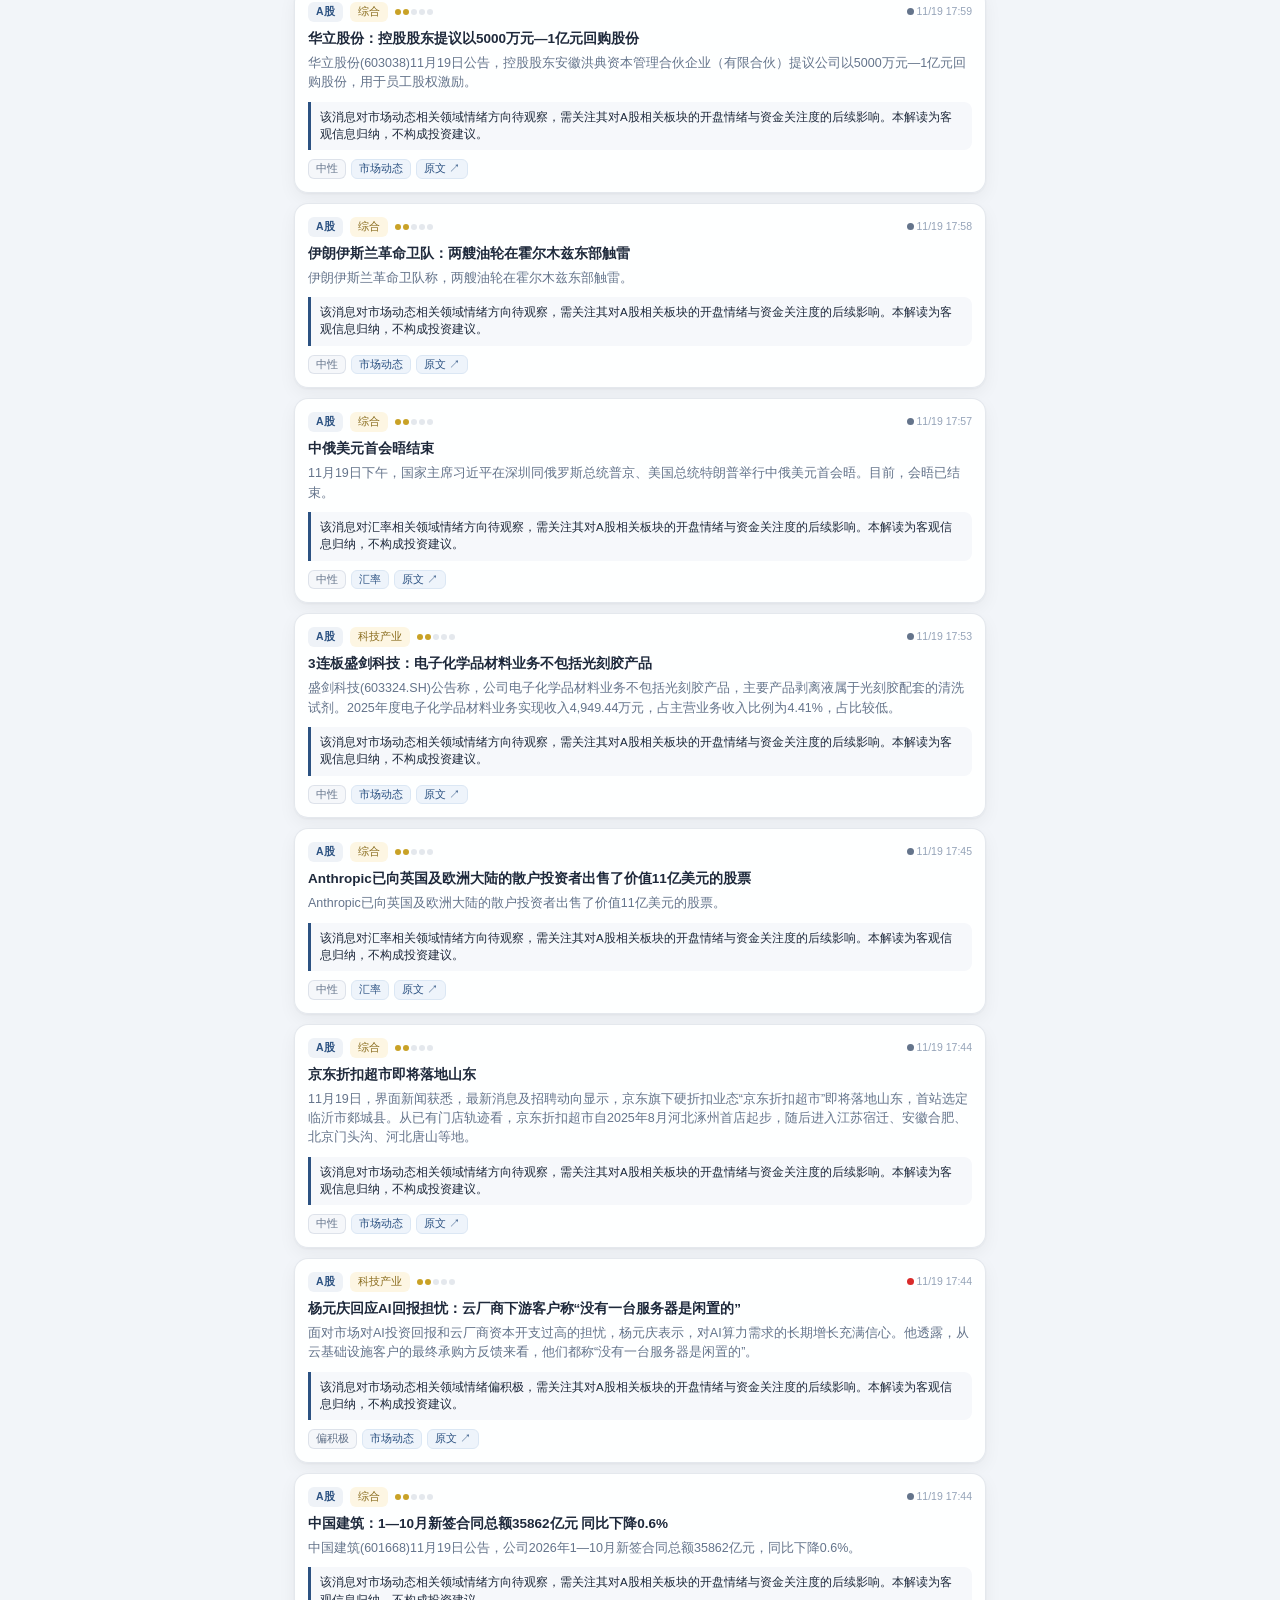
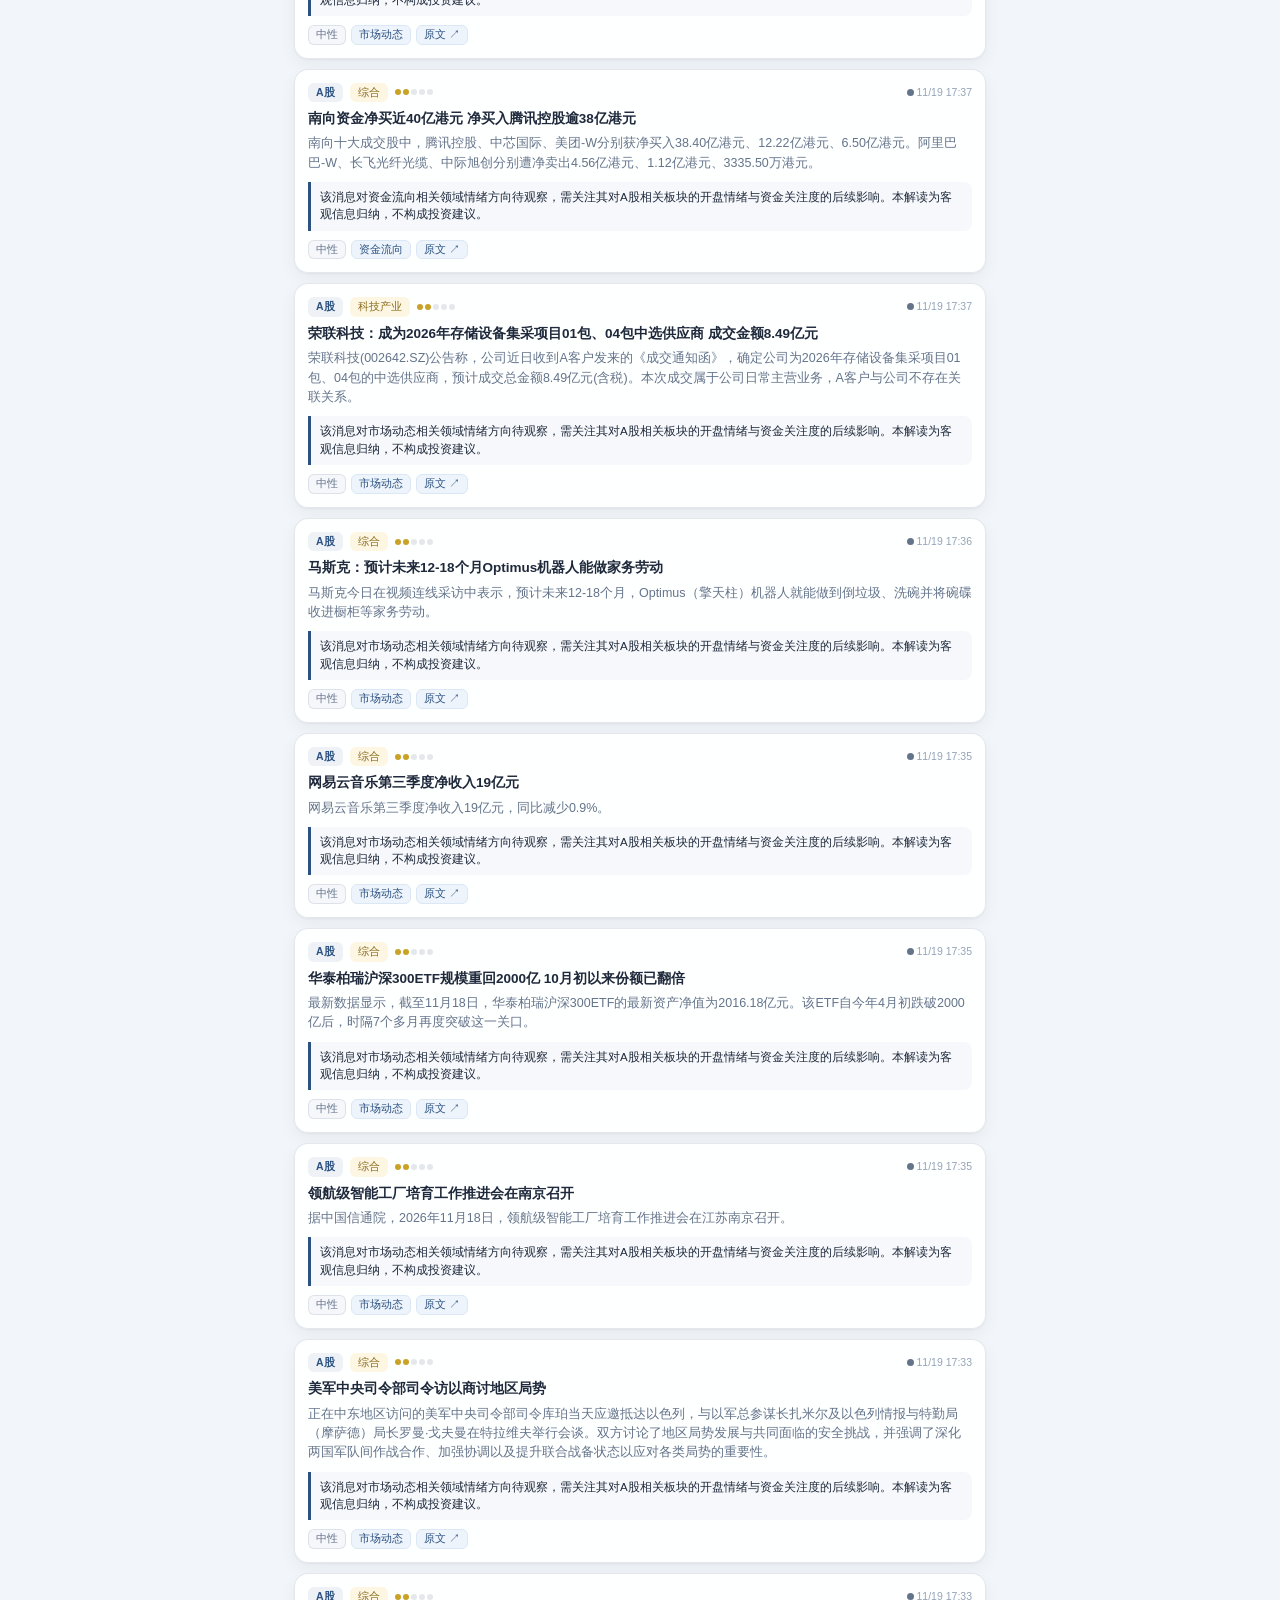
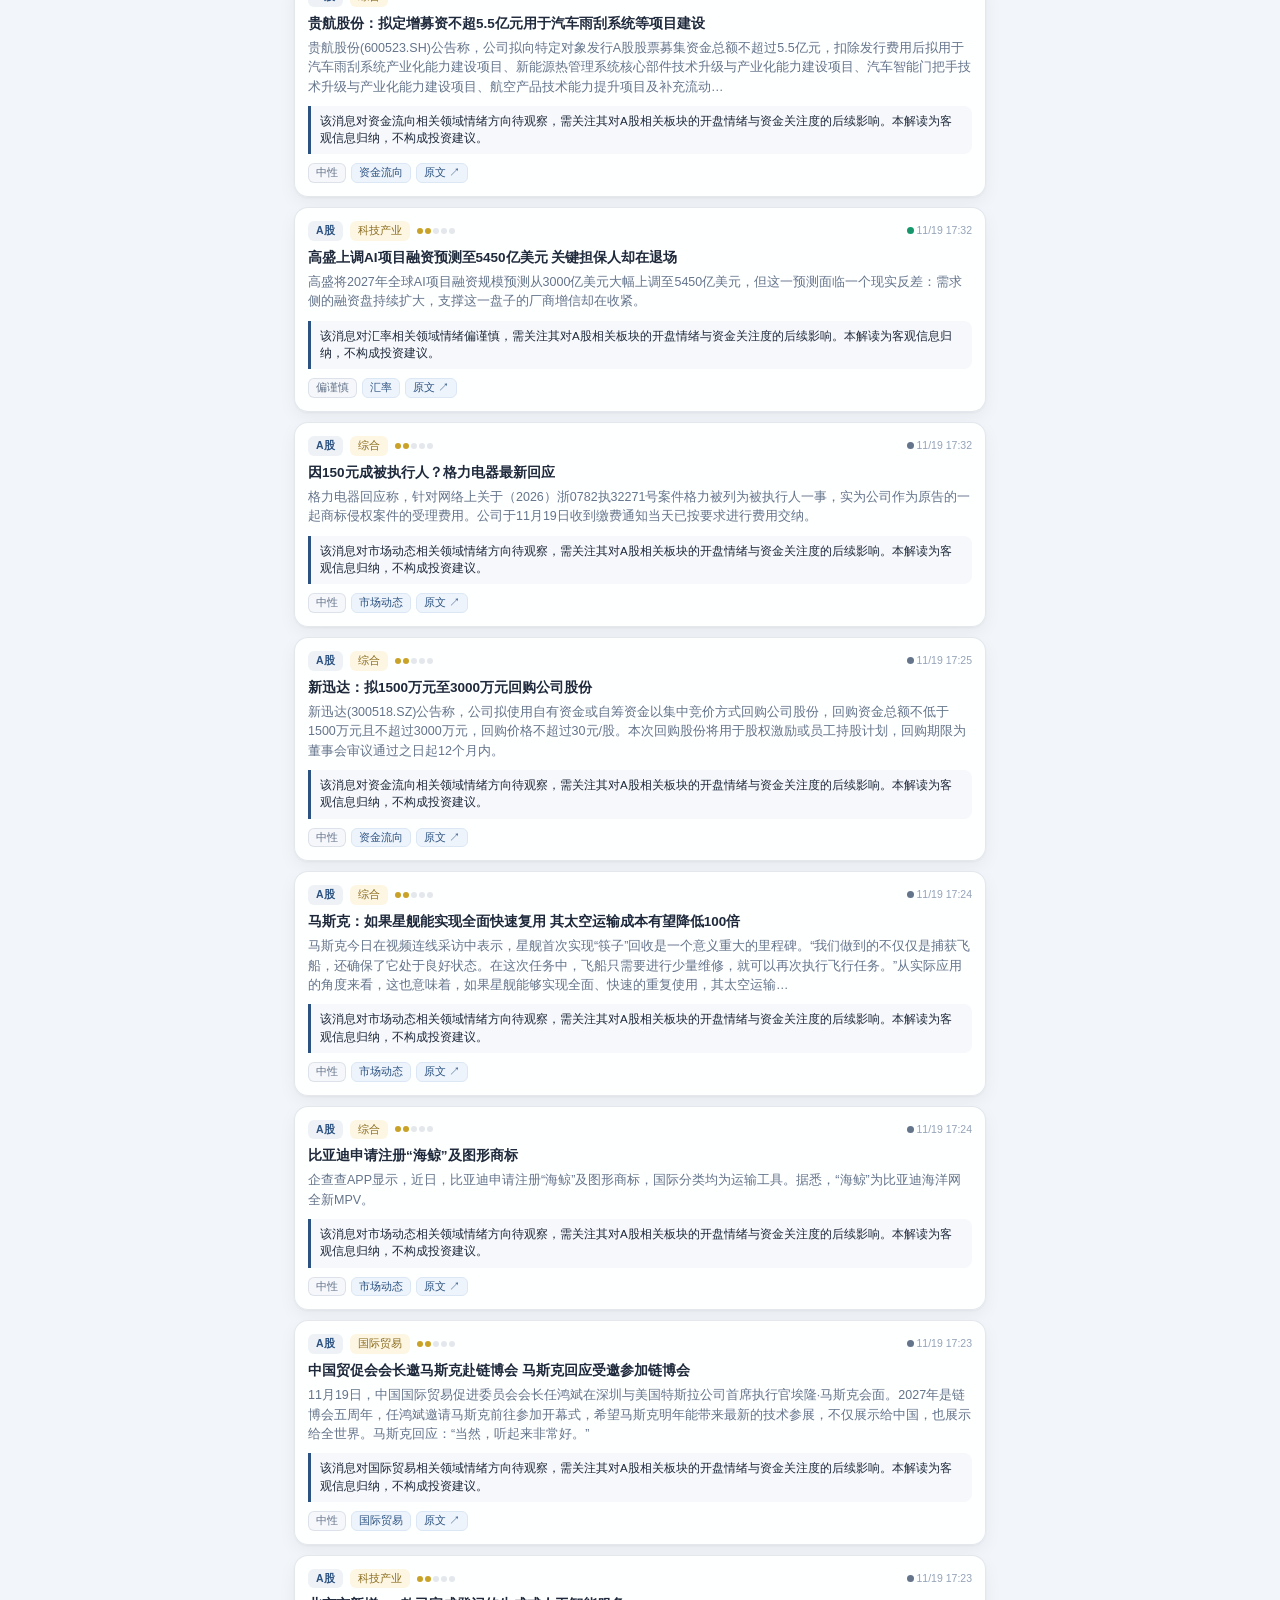
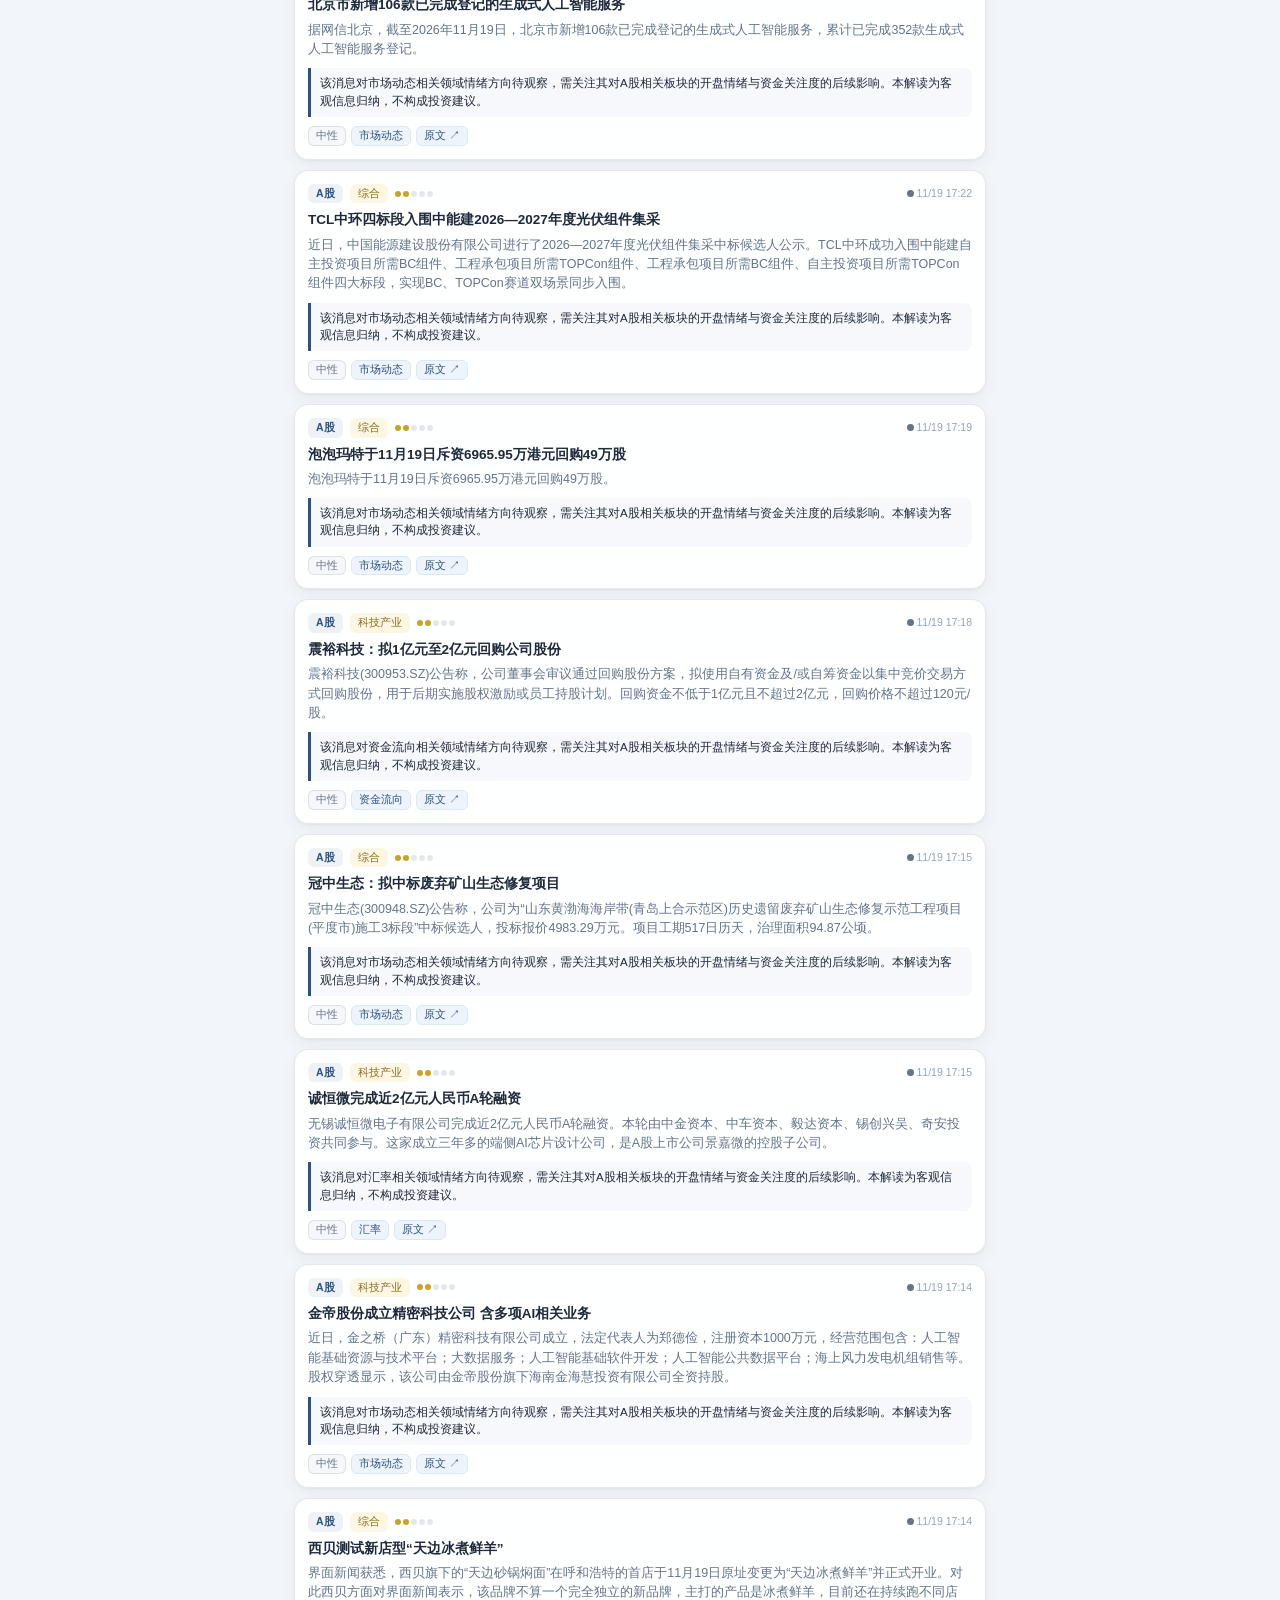
==== commit 53506fc8: "feat: 严谨化多空评分、猫猫去背景、巴菲特/瑞达利欧/夏以昼人格互动" ====
--- a/docs/index.html
+++ b/docs/index.html
@@ -53,6 +53,25 @@
         </div>
       </div>
       <div class="mood-score" id="mood-score">--</div>
+    </section>
+
+    <!-- 今日人格：点猫猫或选人格切换话语 -->
+    <section class="persona-section" id="persona-section">
+      <div class="persona-head">
+        <span class="persona-title">今日人格 · 点猫猫换一句</span>
+        <span class="persona-hint" id="persona-hint">选一个视角看今天</span>
+      </div>
+      <div class="persona-chips" id="persona-chips">
+        <button class="persona-chip active" data-persona="buffett">巴菲特</button>
+        <button class="persona-chip" data-persona="dalio">瑞达利欧</button>
+        <button class="persona-chip" data-persona="xiayizhou">夏以昼</button>
+      </div>
+      <div class="persona-quote" id="persona-quote">
+        <div class="quote-mark">"</div>
+        <p id="persona-quote-text">选择人格后，根据今日多空情绪生成一句话…</p>
+        <div class="quote-author" id="persona-quote-author"></div>
+      </div>
+      <div class="persona-disclaimer">人格话语为风格化模拟，非本人真实观点，仅供阅读趣味。</div>
     </section>
 
     <!-- 行情速览 -->
--- a/docs/styles.css
+++ b/docs/styles.css
@@ -29,7 +29,7 @@
 .sky-stars { position: absolute; inset: 0; opacity: 0; transition: opacity 1.5s ease; background-image: radial-gradient(2px 2px at 20px 30px, rgba(255,255,255,.9), transparent), radial-gradient(1.5px 1.5px at 80px 60px, rgba(255,255,255,.8), transparent), radial-gradient(2px 2px at 140px 20px, rgba(255,255,255,.7), transparent), radial-gradient(1px 1px at 200px 70px, rgba(255,255,255,.9), transparent), radial-gradient(1.5px 1.5px at 260px 40px, rgba(255,255,255,.7), transparent); background-size: 300px 120px; }
 
 /* ---------- Header ---------- */
-.app-header { position: sticky; top: 0; z-index: 20; padding: calc(14px + env(safe-area-inset-top)) 18px 12px; color: #fff; background: rgba(20, 38, 66, .55); backdrop-filter: blur(14px); -webkit-backdrop-filter: blur(14px); }
+.app-header { position: sticky; top: 0; z-index: 20; padding: calc(14px + env(safe-area-inset-top)) 18px 12px; color: #fff; background: linear-gradient(115deg, rgba(58,64,120,.88), rgba(150,96,120,.82) 55%, rgba(214,138,96,.86)); backdrop-filter: blur(14px); -webkit-backdrop-filter: blur(14px); transition: background 1.5s ease; text-shadow: 0 1px 3px rgba(0,0,0,.15); }
 .header-main { display: flex; align-items: center; justify-content: space-between; }
 .app-title { margin: 0; font-size: 19px; font-weight: 700; letter-spacing: .5px; }
 .app-subtitle { margin: 2px 0 0; font-size: 11.5px; color: rgba(255,255,255,.85); cursor: pointer; display: inline-block; transition: color .2s; }
@@ -46,8 +46,8 @@
 
 /* ---------- Mood hero (猫猫) ---------- */
 .mood-hero { margin: 16px 14px 4px; display: flex; align-items: center; gap: 14px; background: var(--surface); backdrop-filter: blur(10px); border: 1px solid var(--border); border-radius: 18px; padding: 14px 16px; box-shadow: var(--shadow); }
-.cat-box { flex: 0 0 96px; height: 96px; border-radius: 16px; background: linear-gradient(145deg,#fff3e0,#ffd9c0); display: flex; align-items: center; justify-content: center; }
-.cat-box svg { image-rendering: pixelated; }
+.cat-box { flex: 0 0 96px; height: 96px; display: flex; align-items: center; justify-content: center; background: none; }
+.cat-box svg { image-rendering: pixelated; filter: drop-shadow(0 3px 6px rgba(60,40,20,.15)); }
 .mood-info { flex: 1; min-width: 0; }
 .mood-label { font-size: 11px; color: var(--text-3); }
 .mood-cat-mood { font-size: 15px; font-weight: 700; margin: 1px 0 8px; }
@@ -60,6 +60,21 @@
 .mood-score.pos { color: var(--up); }
 .mood-score.neg { color: var(--down); }
 .mood-score.zero { color: var(--neutral); }
+
+/* ---------- 今日人格 ---------- */
+.persona-section { margin: 12px 14px 4px; background: var(--surface); backdrop-filter: blur(10px); border: 1px solid var(--border); border-radius: 18px; padding: 13px 15px; box-shadow: var(--shadow); }
+.persona-head { display: flex; align-items: baseline; justify-content: space-between; margin-bottom: 10px; }
+.persona-title { font-size: 13px; font-weight: 700; color: var(--primary); }
+.persona-hint { font-size: 10.5px; color: var(--text-3); }
+.persona-chips { display: flex; gap: 7px; margin-bottom: 11px; }
+.persona-chip { flex: 1; padding: 7px 4px; border: 1px solid var(--border); border-radius: 10px; background: var(--solid); color: var(--text-2); font-size: 12px; cursor: pointer; transition: all .15s; }
+.persona-chip.active { background: var(--primary); color: #fff; border-color: var(--primary); font-weight: 600; }
+.persona-quote { position: relative; background: var(--surface-2); border-radius: 12px; padding: 12px 14px 10px 26px; min-height: 64px; cursor: pointer; transition: background .2s; }
+.persona-quote:active { background: #eef2f7; }
+.quote-mark { position: absolute; left: 9px; top: 6px; font-size: 28px; color: var(--accent); opacity: .5; line-height: 1; font-family: Georgia, serif; }
+.persona-quote p { margin: 0; font-size: 13px; line-height: 1.65; color: var(--text); }
+.quote-author { margin-top: 7px; font-size: 11px; color: var(--text-3); text-align: right; }
+.persona-disclaimer { margin-top: 8px; font-size: 9.5px; color: var(--text-3); opacity: .8; text-align: center; }
 
 /* ---------- Section ---------- */
 .section { margin: 16px 14px; }
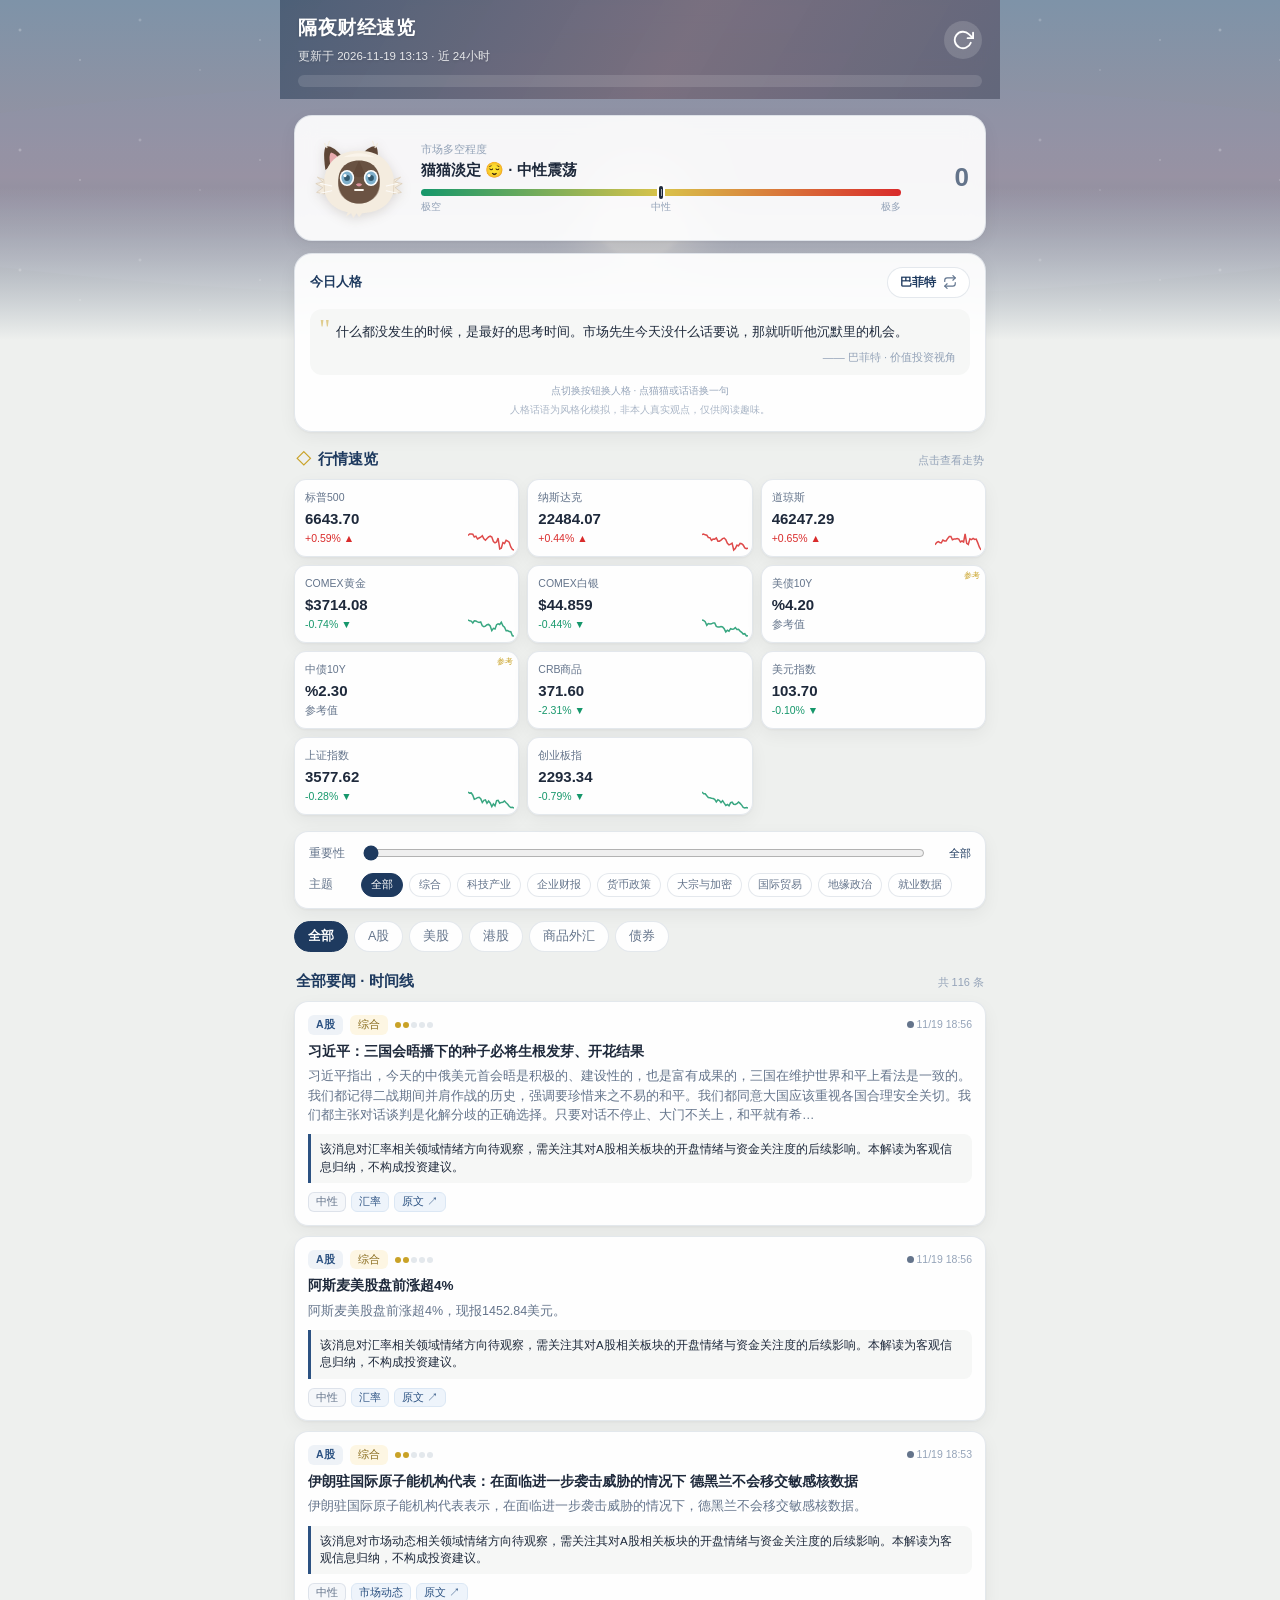
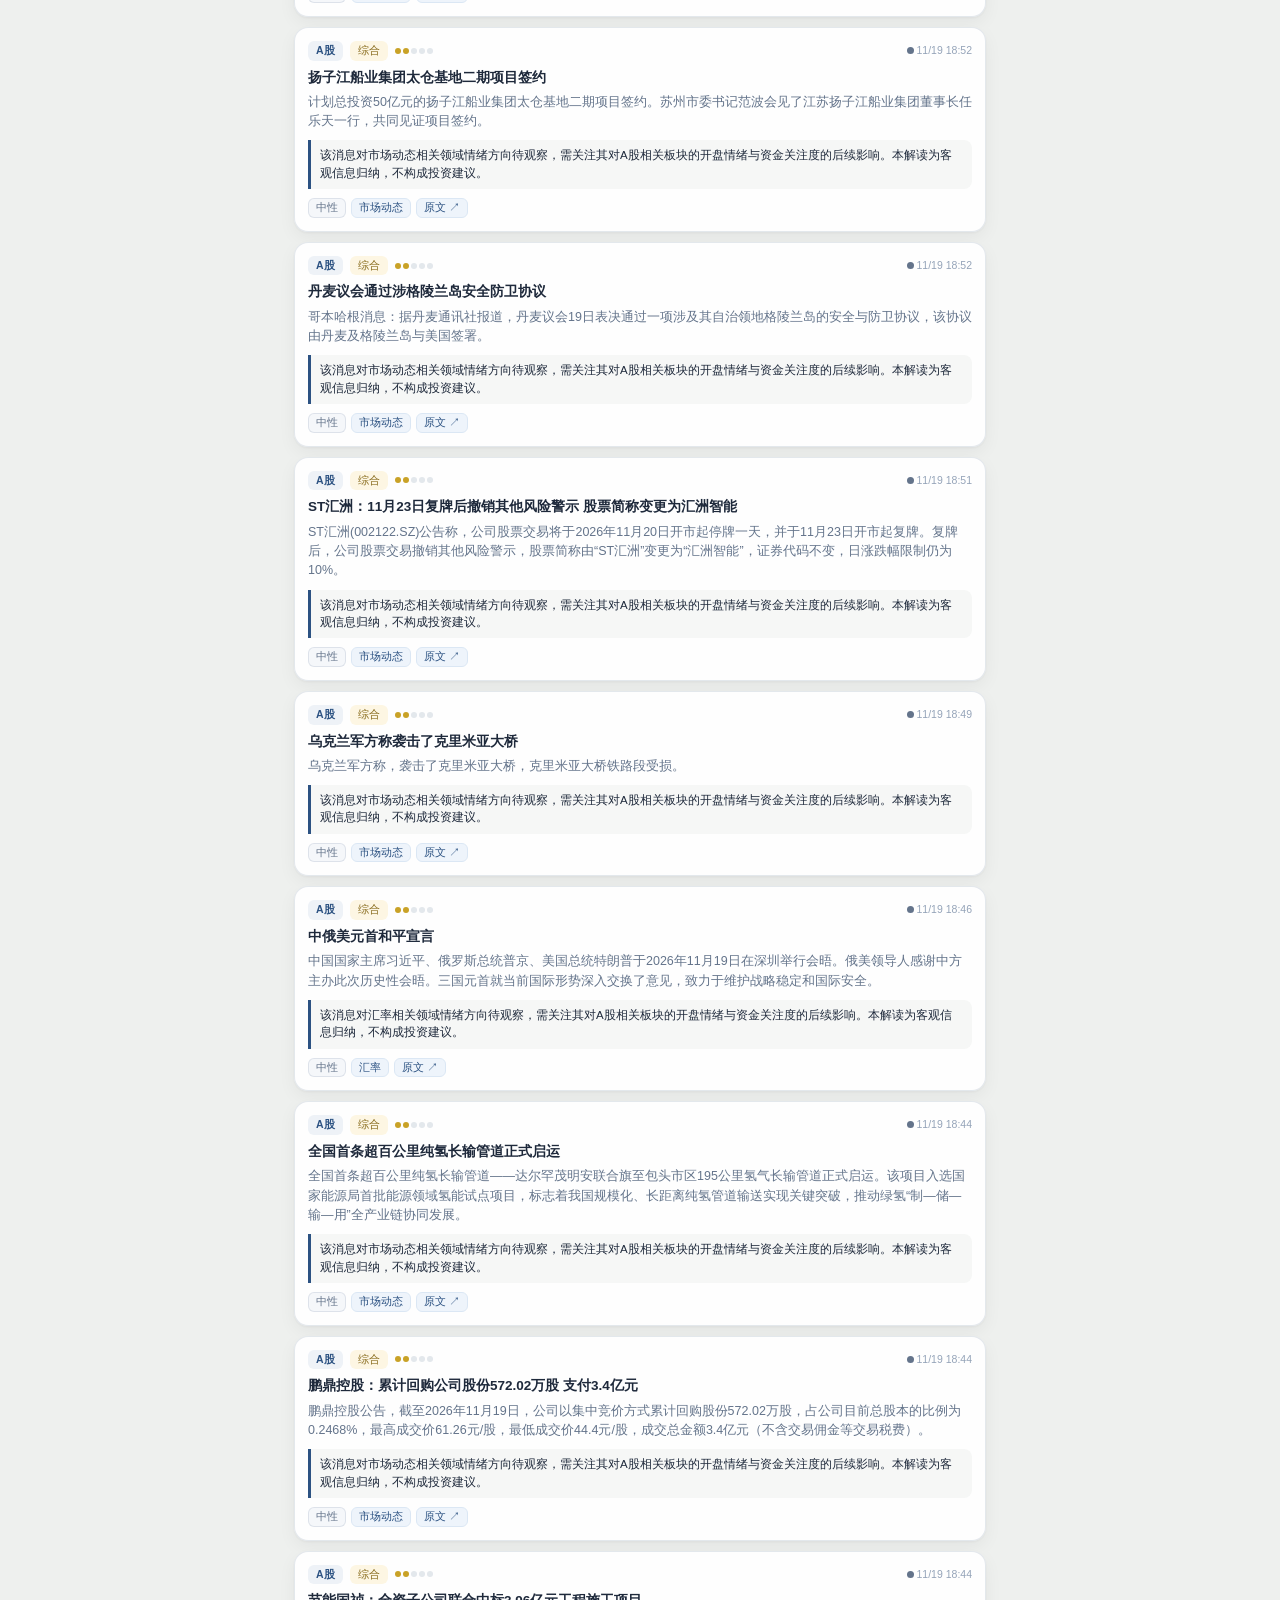
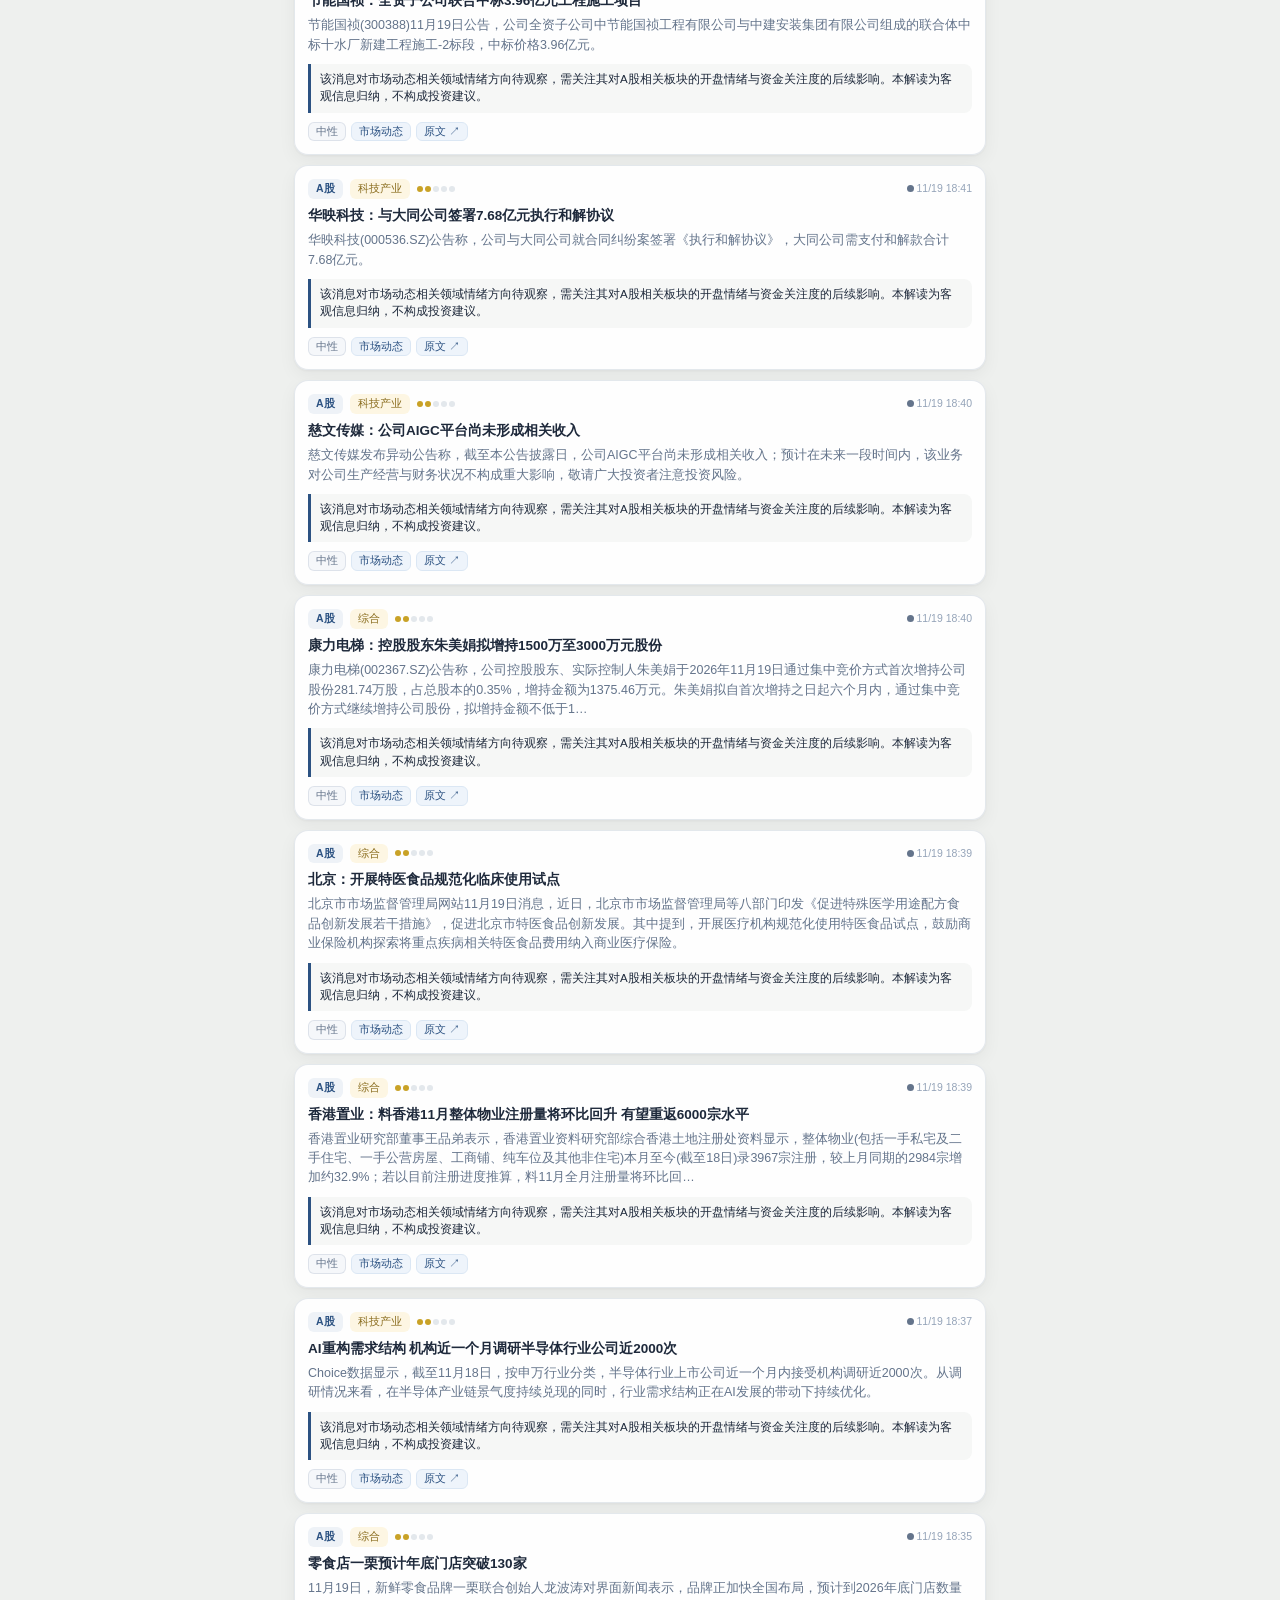
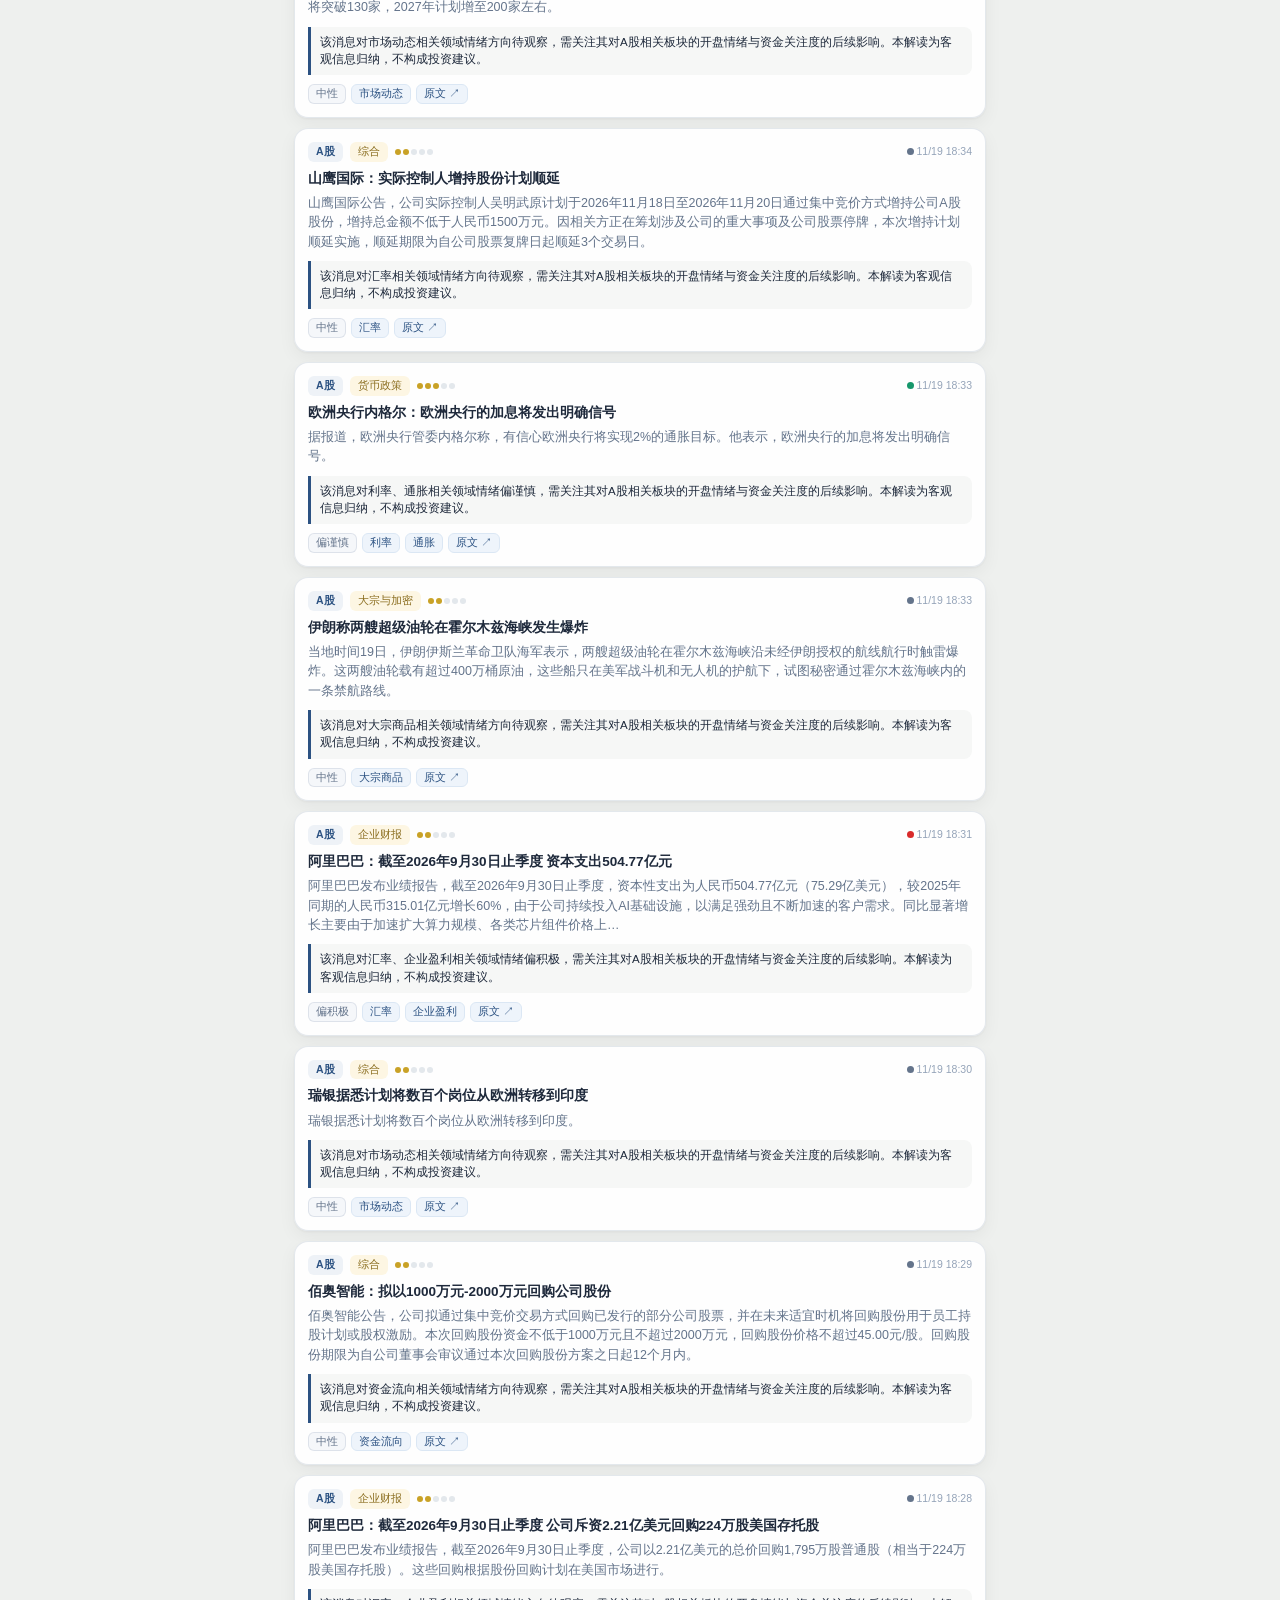
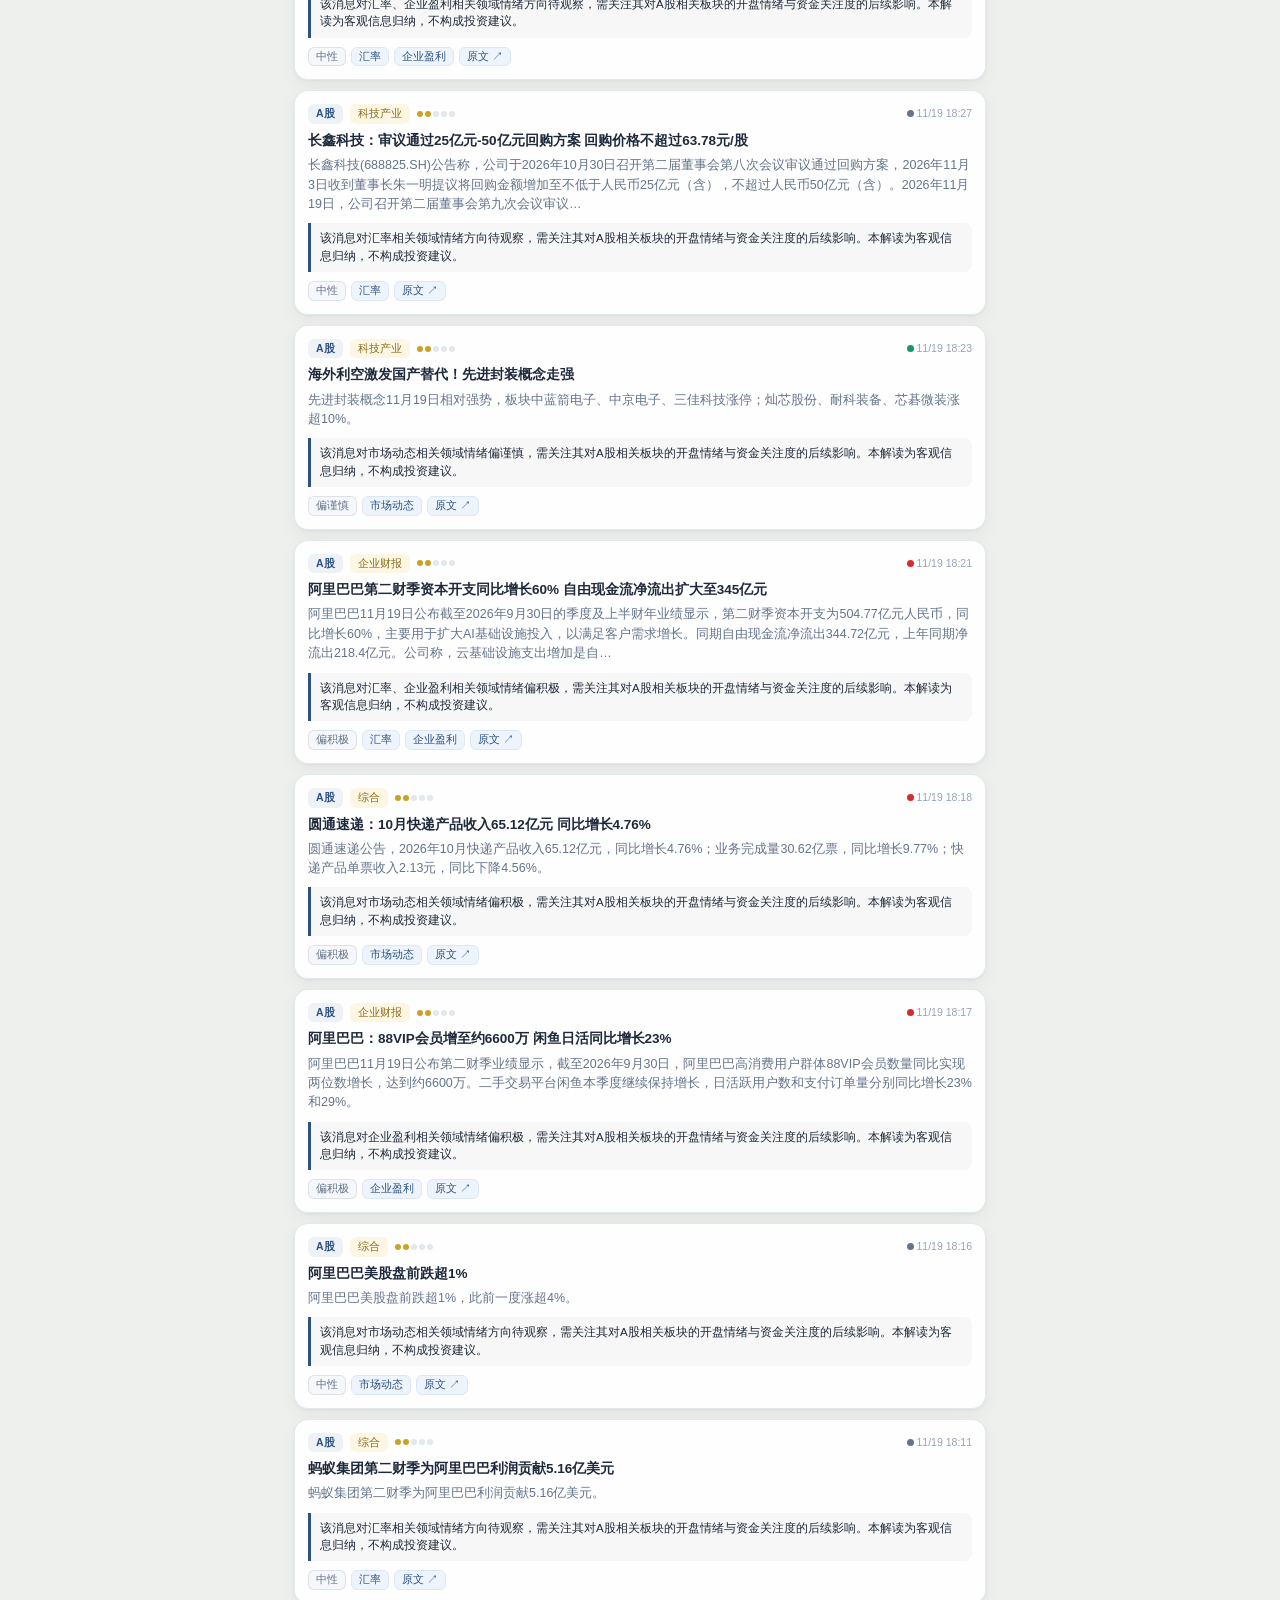
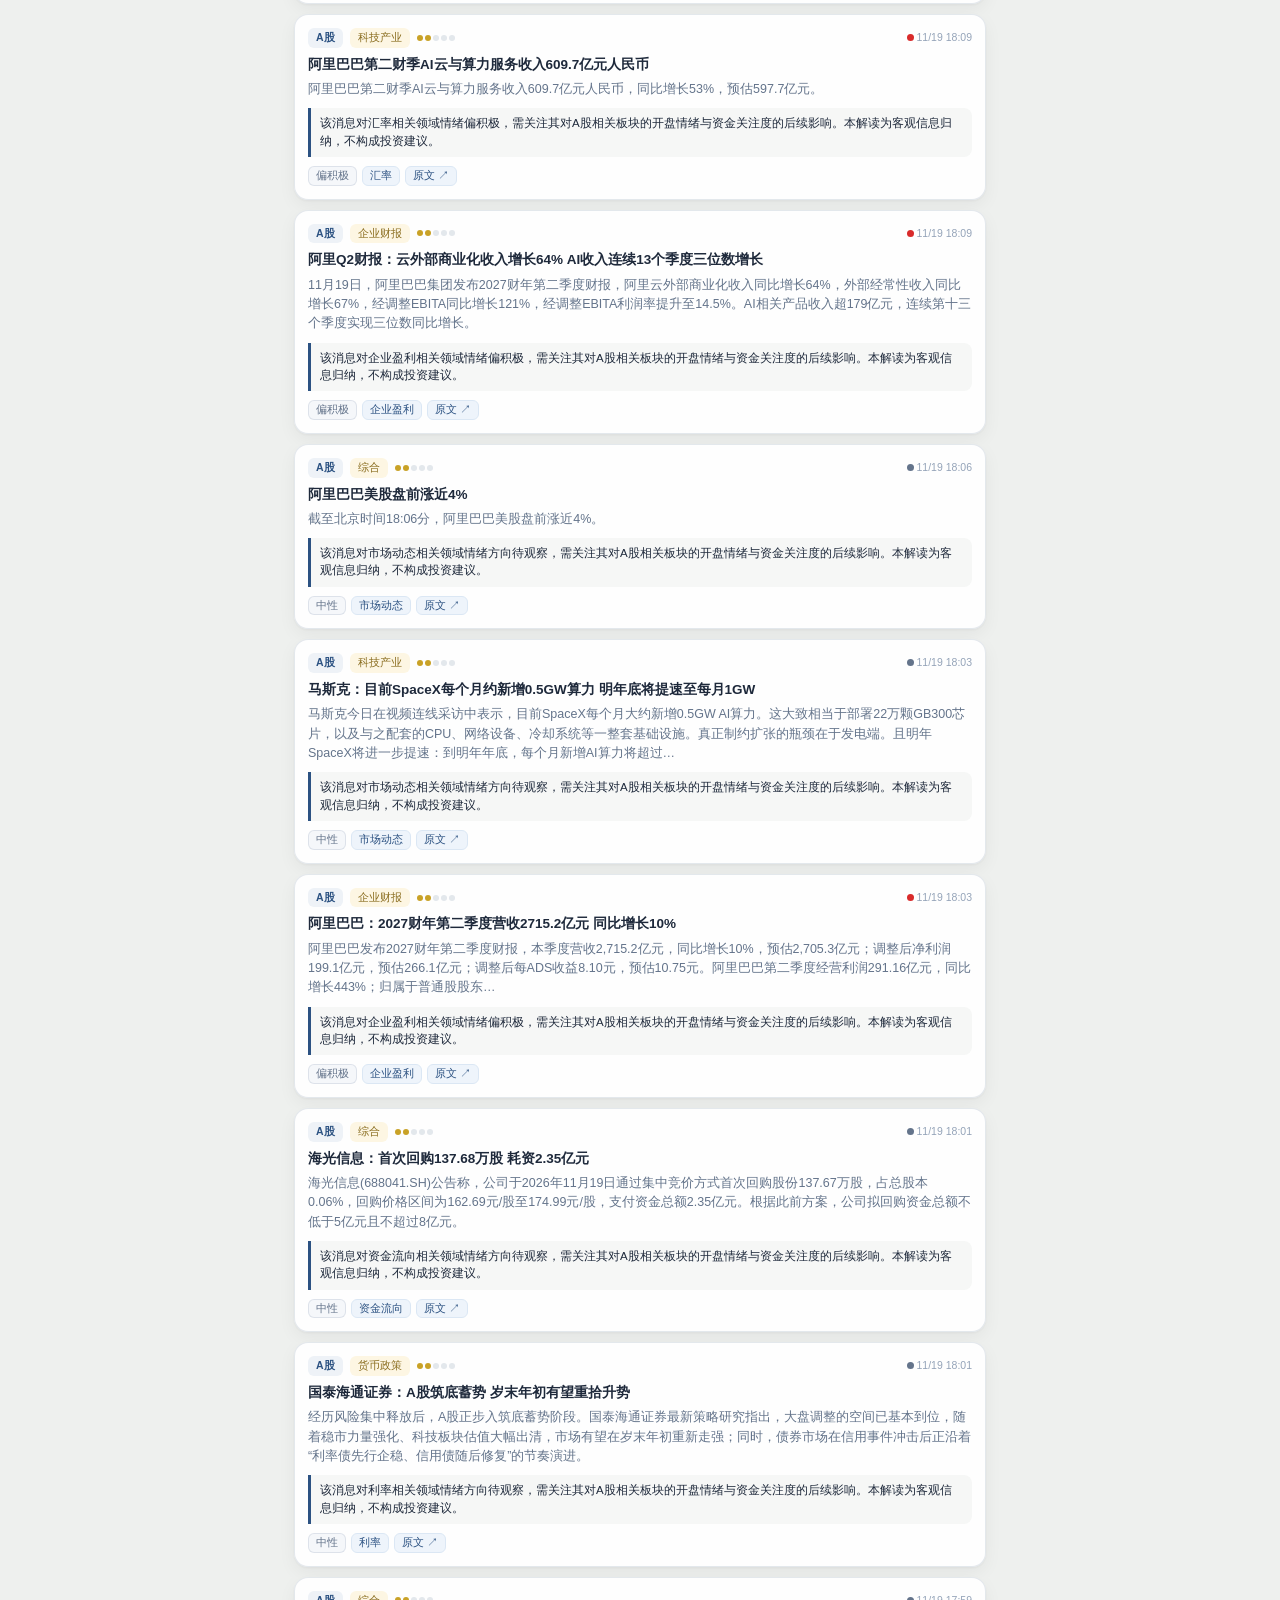
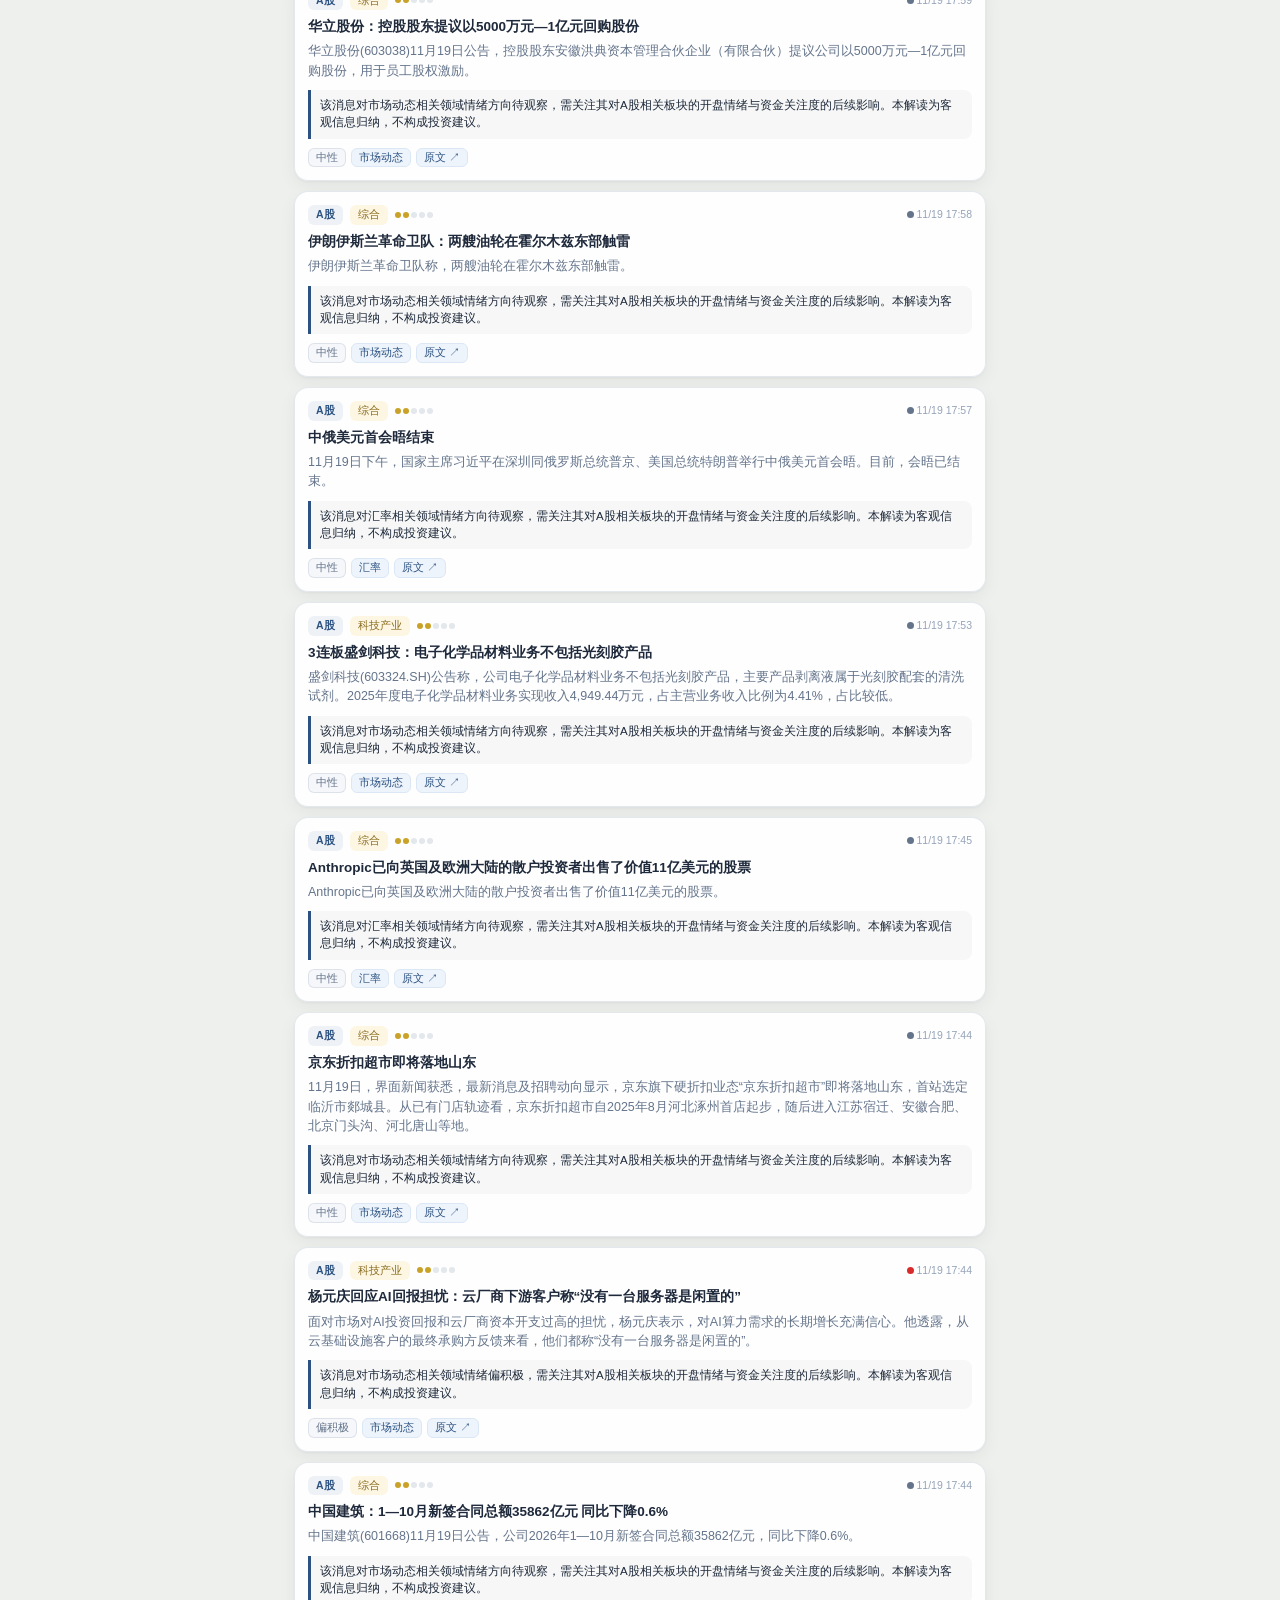
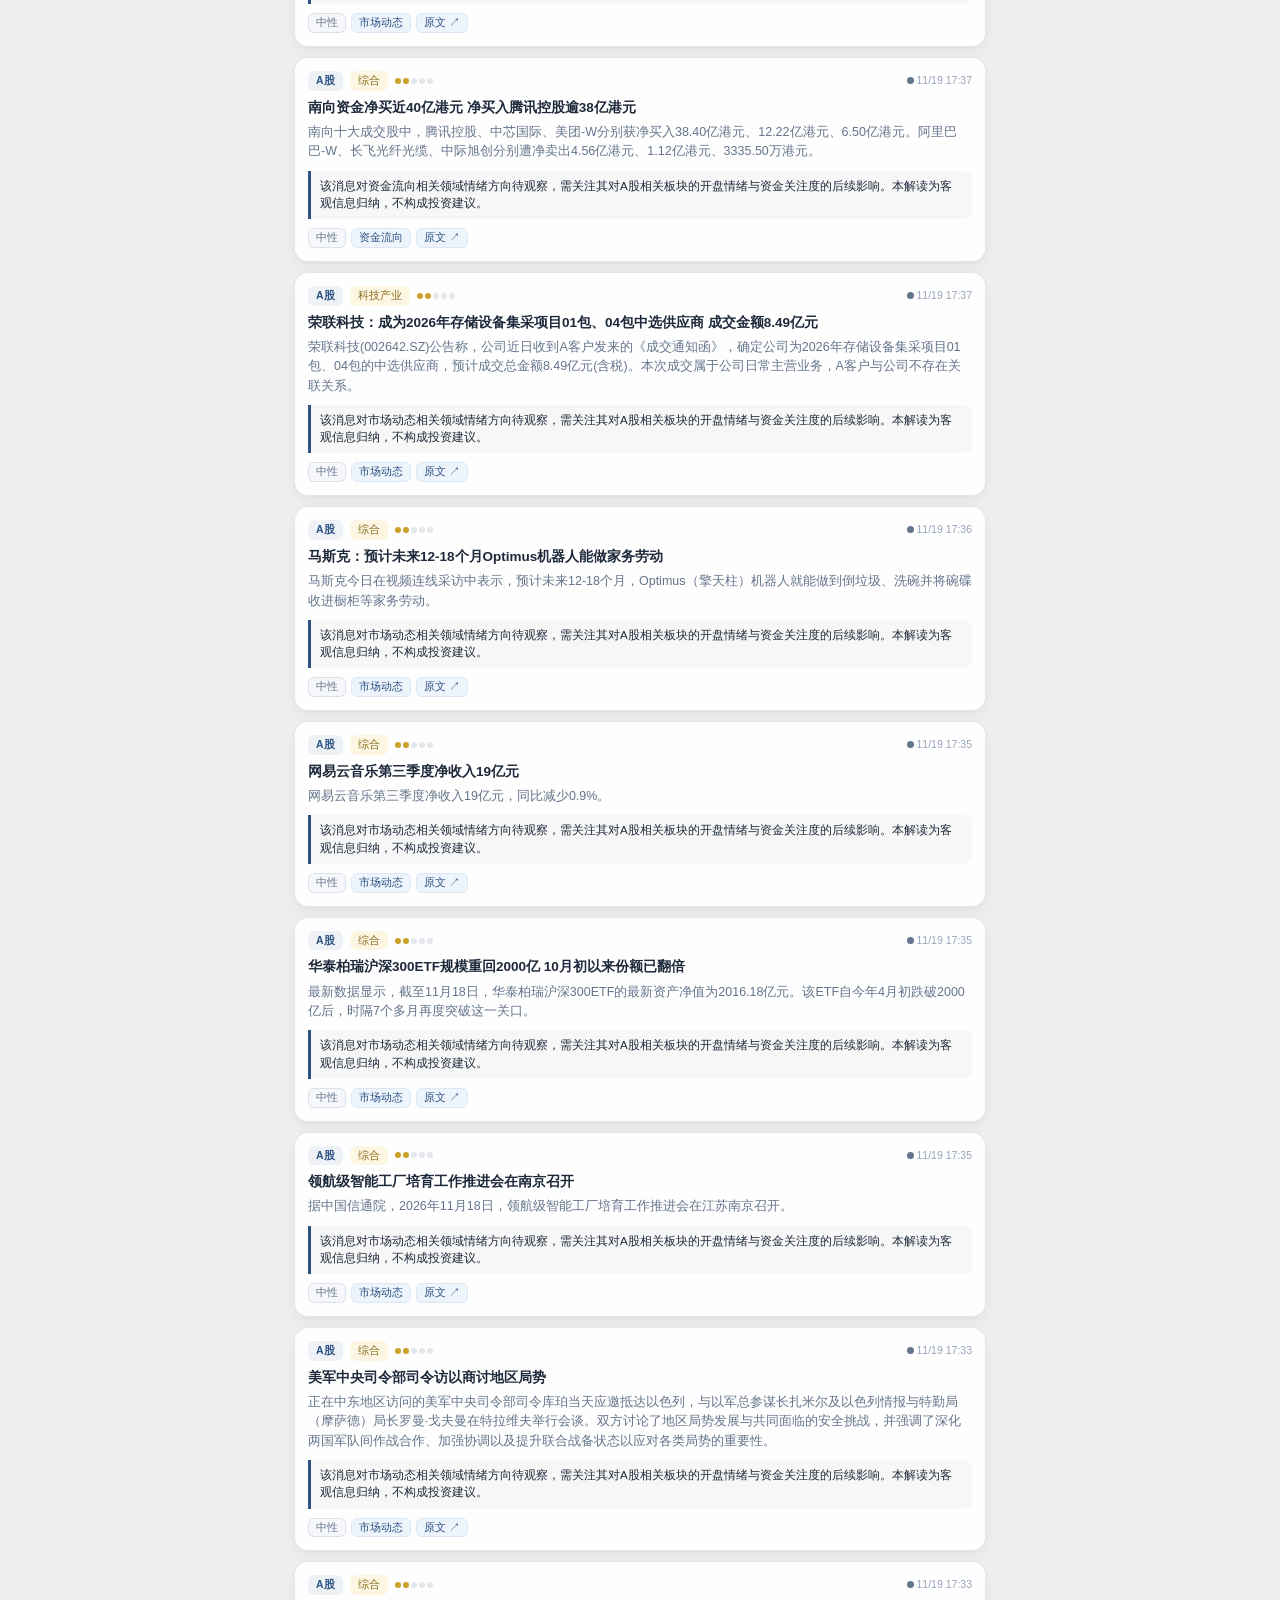
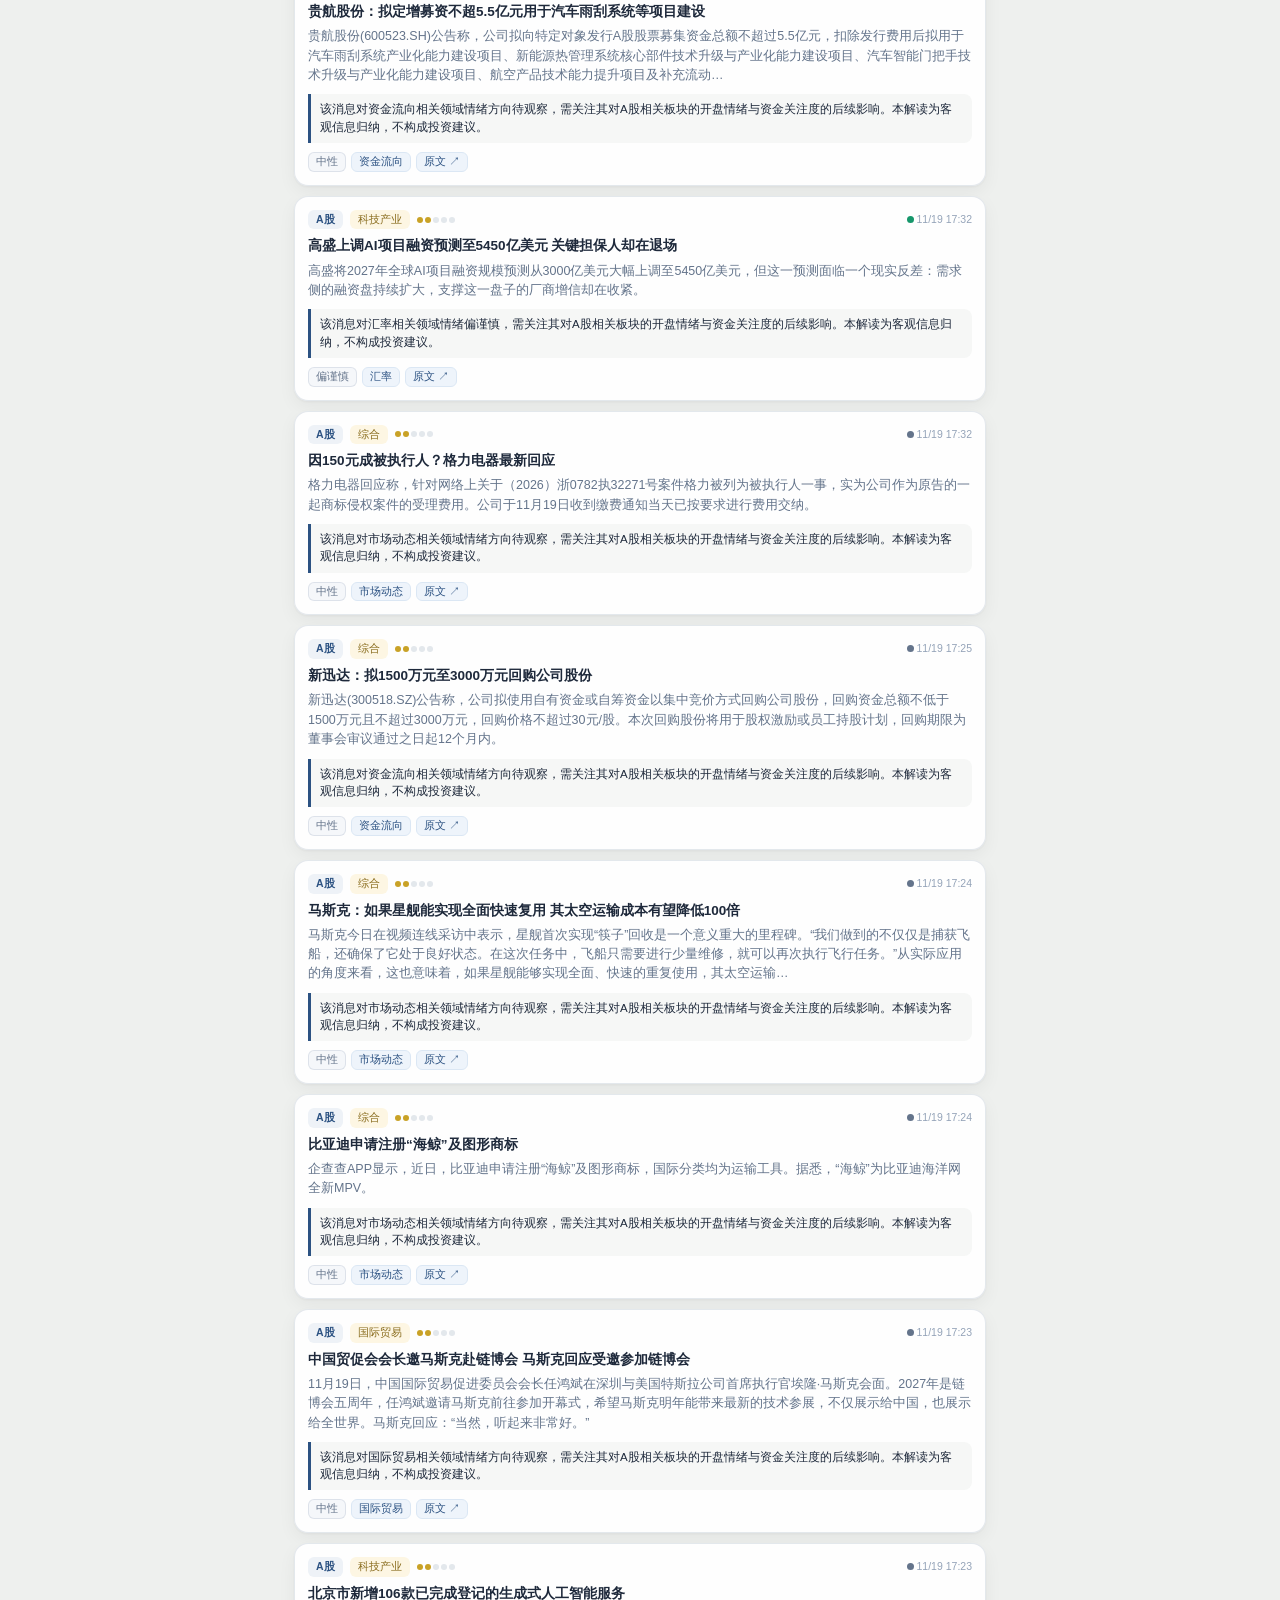
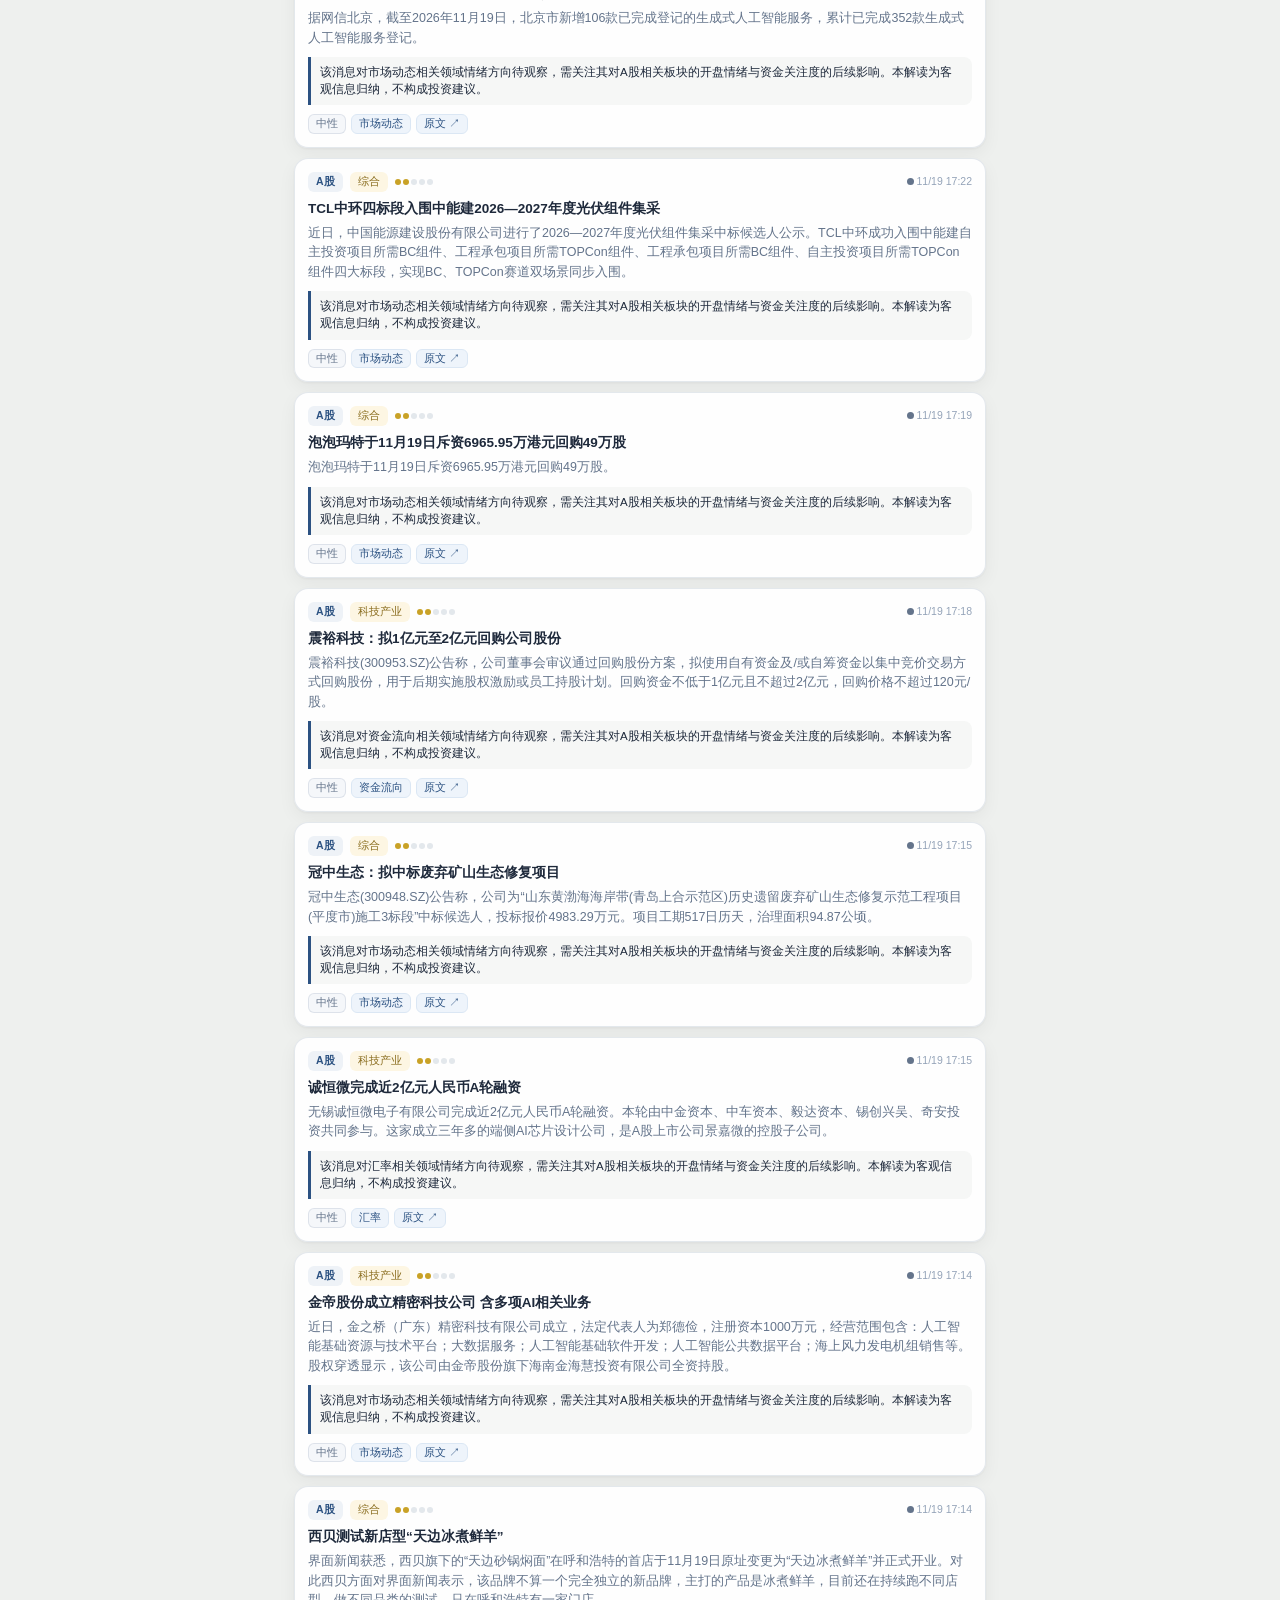
==== commit 18a8feb1: "feat: 猫头改为蓬松重点色风(去飞行帽)、背景换蓝灰金黄昏、人格改单一切换按钮" ====
--- a/docs/index.html
+++ b/docs/index.html
@@ -55,22 +55,21 @@
       <div class="mood-score" id="mood-score">--</div>
     </section>
 
-    <!-- 今日人格：点猫猫或选人格切换话语 -->
+    <!-- 今日人格：单一人格，点切换按钮循环换人，点猫猫/话语换一句 -->
     <section class="persona-section" id="persona-section">
       <div class="persona-head">
-        <span class="persona-title">今日人格 · 点猫猫换一句</span>
-        <span class="persona-hint" id="persona-hint">选一个视角看今天</span>
-      </div>
-      <div class="persona-chips" id="persona-chips">
-        <button class="persona-chip active" data-persona="buffett">巴菲特</button>
-        <button class="persona-chip" data-persona="dalio">瑞达利欧</button>
-        <button class="persona-chip" data-persona="xiayizhou">夏以昼</button>
+        <span class="persona-title">今日人格</span>
+        <button class="persona-switch" id="persona-switch" title="切换人格">
+          <span class="persona-switch-name" id="persona-switch-name">巴菲特</span>
+          <svg viewBox="0 0 24 24" width="14" height="14" fill="none" stroke="currentColor" stroke-width="2" stroke-linecap="round" stroke-linejoin="round"><polyline points="17 1 21 5 17 9"></polyline><path d="M3 11V9a4 4 0 0 1 4-4h14"></path><polyline points="7 23 3 19 7 15"></polyline><path d="M21 13v2a4 4 0 0 1-4 4H3"></path></svg>
+        </button>
       </div>
       <div class="persona-quote" id="persona-quote">
         <div class="quote-mark">"</div>
         <p id="persona-quote-text">选择人格后，根据今日多空情绪生成一句话…</p>
         <div class="quote-author" id="persona-quote-author"></div>
       </div>
+      <div class="persona-tip">点切换按钮换人格 · 点猫猫或话语换一句</div>
       <div class="persona-disclaimer">人格话语为风格化模拟，非本人真实观点，仅供阅读趣味。</div>
     </section>
 
--- a/docs/styles.css
+++ b/docs/styles.css
@@ -1,8 +1,8 @@
 :root {
-  --bg: #f2f5f9;
+  --bg: #eef0ee;
   --surface: rgba(255, 255, 255, 0.92);
   --solid: #ffffff;
-  --surface-2: #f6f8fb;
+  --surface-2: #f6f7f6;
   --text: #1e293b;
   --text-2: #64748b;
   --text-3: #94a3b8;
@@ -63,18 +63,18 @@
 
 /* ---------- 今日人格 ---------- */
 .persona-section { margin: 12px 14px 4px; background: var(--surface); backdrop-filter: blur(10px); border: 1px solid var(--border); border-radius: 18px; padding: 13px 15px; box-shadow: var(--shadow); }
-.persona-head { display: flex; align-items: baseline; justify-content: space-between; margin-bottom: 10px; }
+.persona-head { display: flex; align-items: center; justify-content: space-between; margin-bottom: 11px; }
 .persona-title { font-size: 13px; font-weight: 700; color: var(--primary); }
-.persona-hint { font-size: 10.5px; color: var(--text-3); }
-.persona-chips { display: flex; gap: 7px; margin-bottom: 11px; }
-.persona-chip { flex: 1; padding: 7px 4px; border: 1px solid var(--border); border-radius: 10px; background: var(--solid); color: var(--text-2); font-size: 12px; cursor: pointer; transition: all .15s; }
-.persona-chip.active { background: var(--primary); color: #fff; border-color: var(--primary); font-weight: 600; }
+.persona-switch { display: inline-flex; align-items: center; gap: 7px; padding: 6px 12px; border: 1px solid var(--border); border-radius: 20px; background: var(--solid); color: var(--primary); font-size: 12px; font-weight: 600; cursor: pointer; transition: all .15s; }
+.persona-switch:active { background: var(--primary); color: #fff; border-color: var(--primary); }
+.persona-switch svg { opacity: .7; }
 .persona-quote { position: relative; background: var(--surface-2); border-radius: 12px; padding: 12px 14px 10px 26px; min-height: 64px; cursor: pointer; transition: background .2s; }
 .persona-quote:active { background: #eef2f7; }
 .quote-mark { position: absolute; left: 9px; top: 6px; font-size: 28px; color: var(--accent); opacity: .5; line-height: 1; font-family: Georgia, serif; }
 .persona-quote p { margin: 0; font-size: 13px; line-height: 1.65; color: var(--text); }
 .quote-author { margin-top: 7px; font-size: 11px; color: var(--text-3); text-align: right; }
-.persona-disclaimer { margin-top: 8px; font-size: 9.5px; color: var(--text-3); opacity: .8; text-align: center; }
+.persona-tip { margin-top: 8px; font-size: 10px; color: var(--text-3); text-align: center; }
+.persona-disclaimer { margin-top: 5px; font-size: 9.5px; color: var(--text-3); opacity: .8; text-align: center; }
 
 /* ---------- Section ---------- */
 .section { margin: 16px 14px; }
